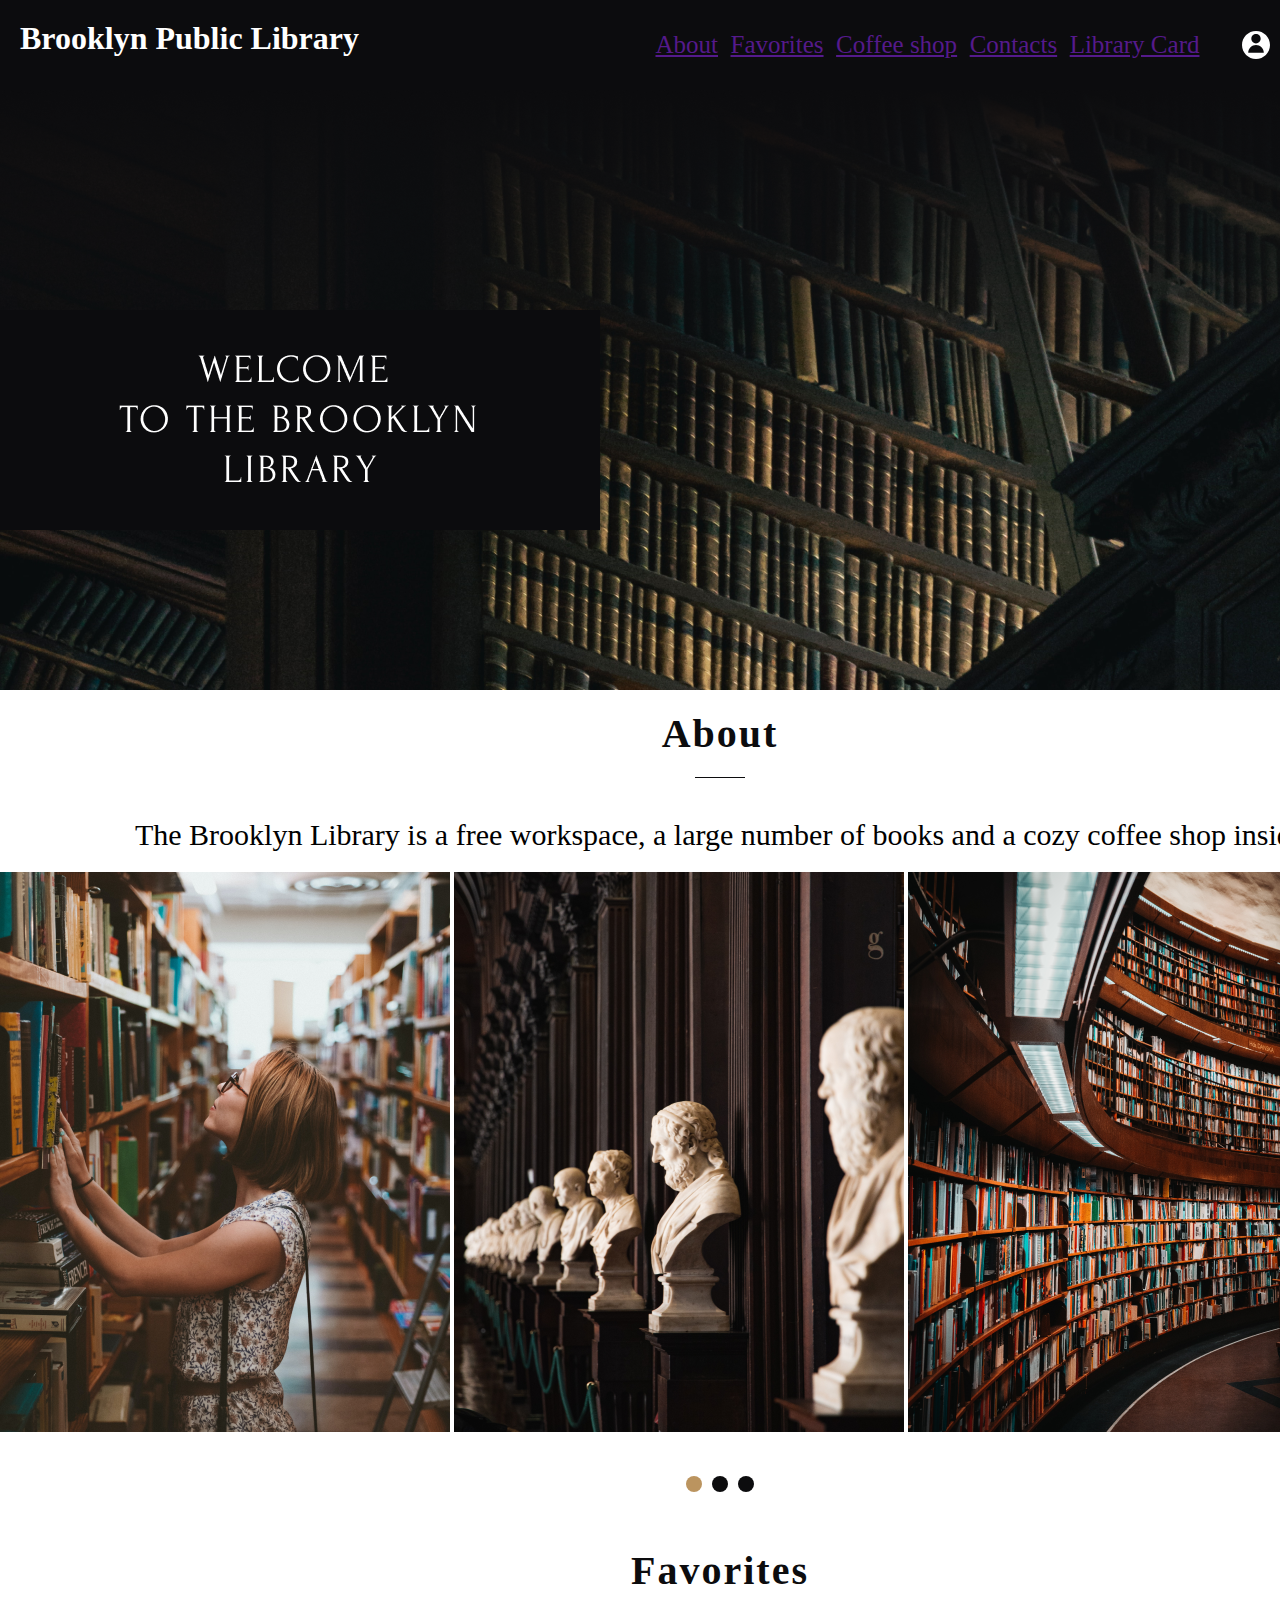
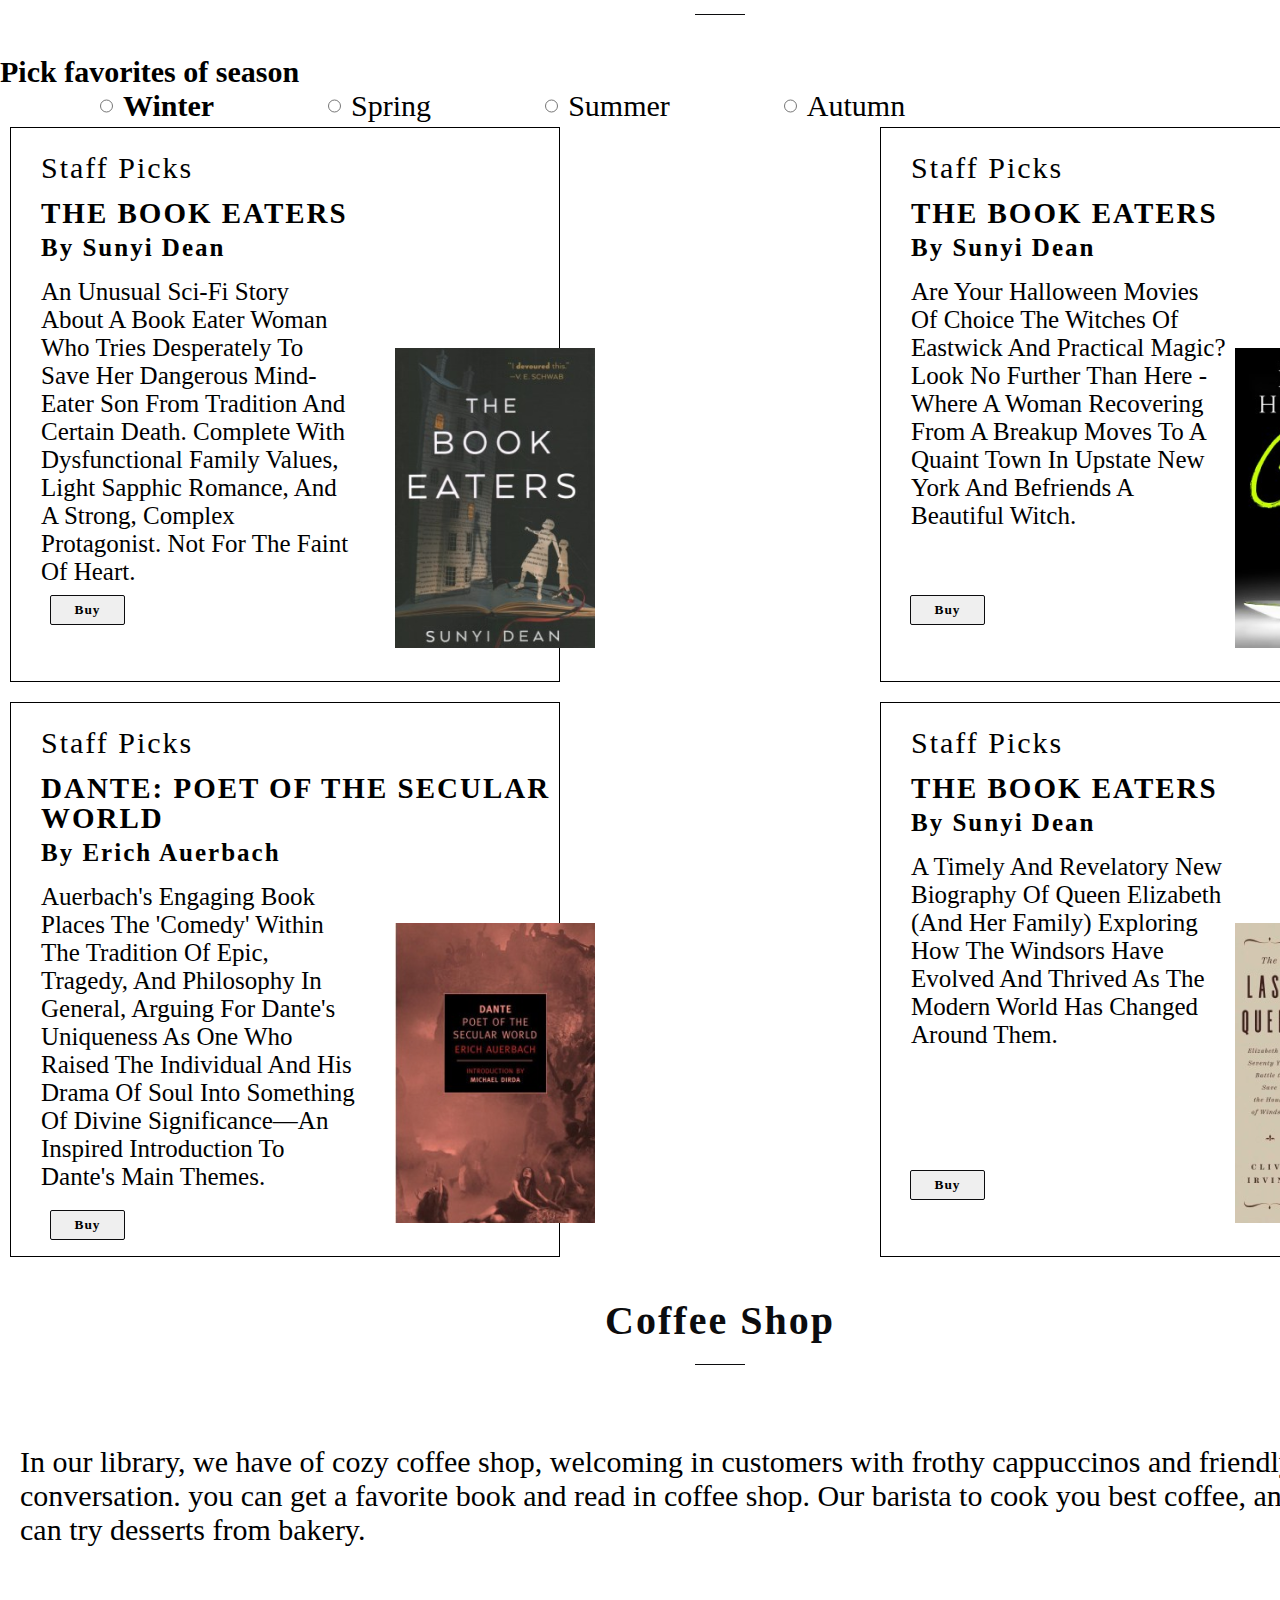
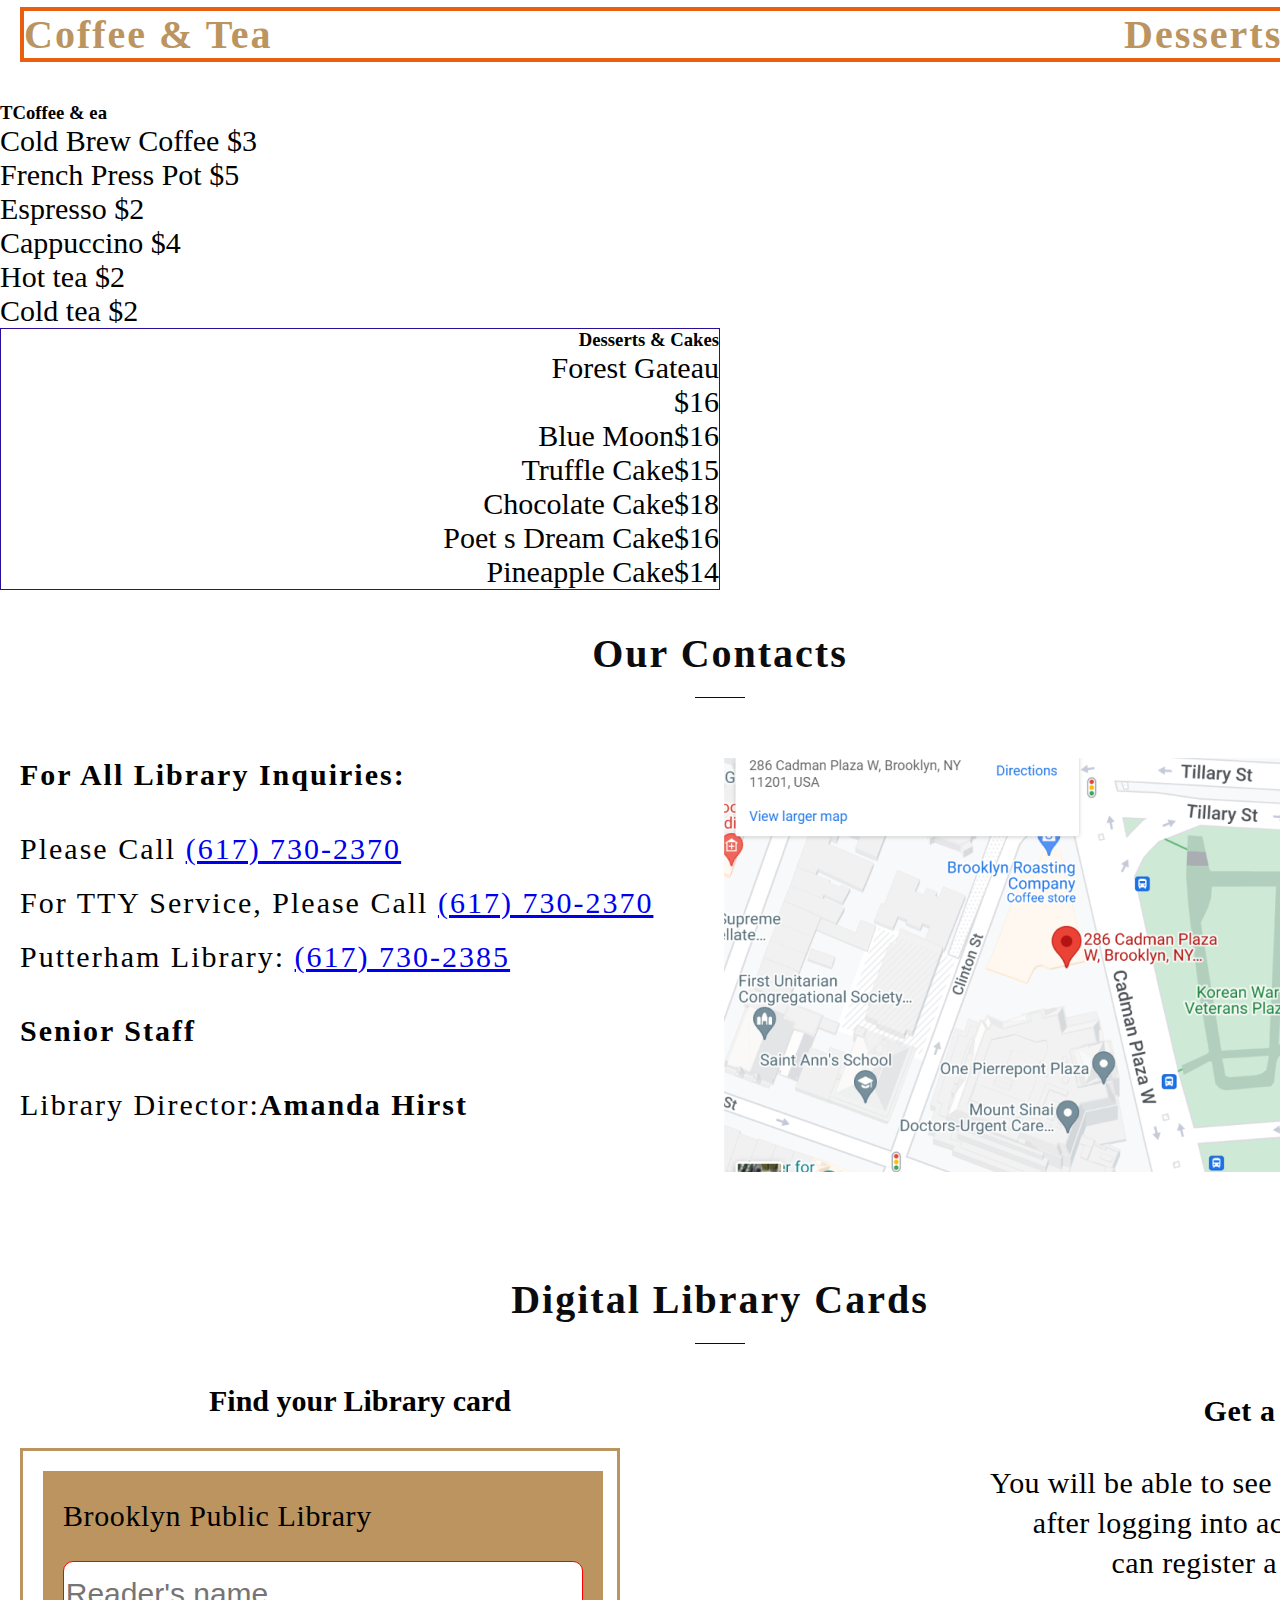
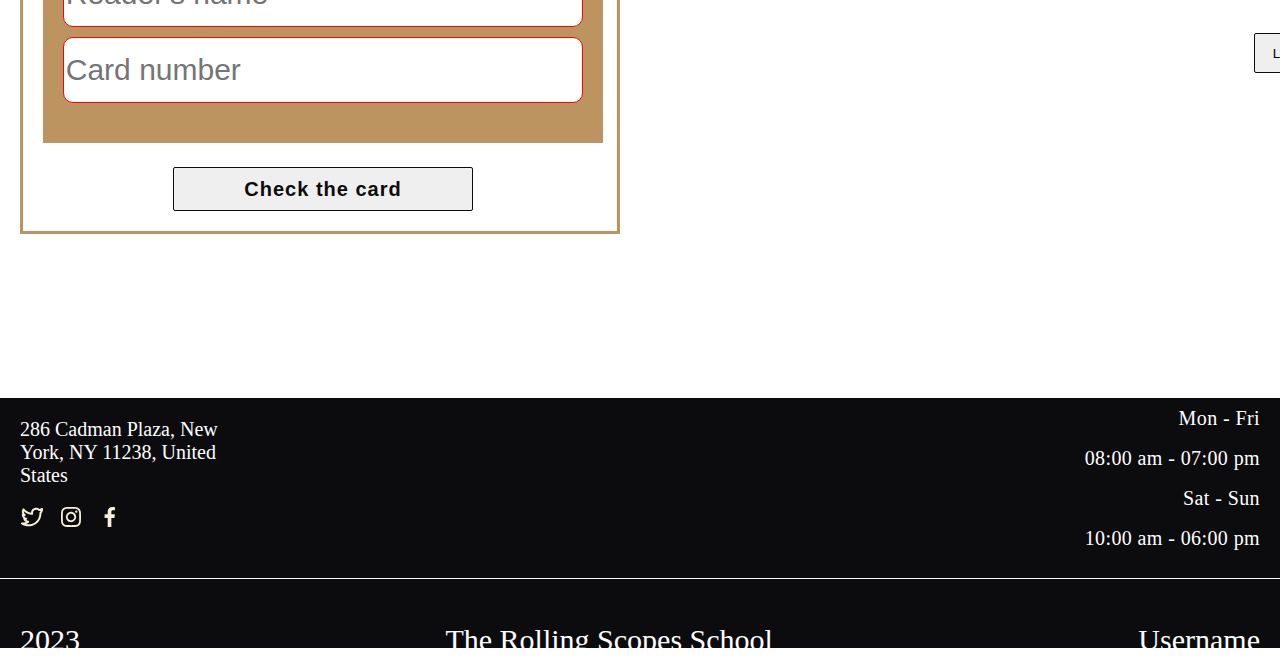
==== library/index.html @ 378af489 "refactor: change structure of the projects" ====
<!DOCTYPE html>
<html lang="en">
<head>
    <meta charset="UTF-8">
    <meta name="viewport" content="width=device-width, initial-scale=1.0">
    <link rel="stylesheet" href="./style.css">  
    <title>Maket "PRO" verstall</title>
</head>
<body>   
    <header>  <!--ТЗ:Блок хэдер-->               <!-- пустышка --> <!--ТЗ:секция№-->
        <div class="header"> 
            <h1>Brooklyn Public Library</h1>  <!--ТЗ:h1-->
            <nav>
            <ul style="list-style: none">
                <li><a href>About</a></li>
                <li><a href>Favorites</a></li>
                <li><a href>Coffee shop</a></li>
                <li><a href>Contacts</a></li>
                <li><a href>Library Card</a></li>
            </ul>
            </nav>
            <a class="icon-profile" href="https://rs.school/js/"><img src="./assets/svg/icon-profile.svg" alt="Icon" width="28" height="28" > </a>  
        </div>
    </header>     
    <main>                        <!--ТЗ:Блок мэин-->  
        <section class="welkome"> <!--ТЗ:секция№1 welkome.-->
        </section> 
        <section class="about">   <!--ТЗ:секция№2 aboute.-->
            <h2>About</h2>
            <div class="line"></div>
            <p style="text-align: center; margin-bottom: 20px;">The Brooklyn Library is a free workspace, a large number of books and a cozy coffee shop inside </p>
            <div class="about__image">
                <img src="./assets/img/image-1.png">
                <img src="./assets/img/image-2.png">
                <img src="./assets/img/image-3.png"> 
            </div>
            <div class="about__pagination"><img src="./assets/svg/carousel-pagination.svg" alt="carousel "width="68" height="16" > </div> 
        </section>
        <section class="favorites"><!--ТЗ:секция№3 favorites.-->
            <h2>Favorites</h2>
            <div class="line"></div>
            <conteiner class="line"></conteiner>
            <p><b>Pick favorites of season</b></p>
            <form class="favorites__bttn">
                <label><input type="radio" name="sck"><b>Winter</b></label>
                <label><input type="radio" name="sck">Spring</label>
                <label><input type="radio" name="sck">Summer</label>
                <label><input type="radio" name="sck">Autumn</label>
                </form>
                <div class="favorites__item">

                    <div class="bookone">
                        <span>Staff Picks</span>
                        <h3>The Book Eaters</h3>
                        <h4> By Sunyi Dean</h4>
                        <p>An unusual sci-fi story about a book eater woman who tries desperately to save her dangerous mind-eater son from tradition and certain death. Complete with dysfunctional family values, light Sapphic romance, and a strong, complex protagonist. Not for the faint of heart.</p>
                        <img src="./assets/img/book.png" alt="book" width="200" height="300">
                        <button class="bttnone">Buy</button>
                    </div>

                    <div class="twobook">
                        <span>Staff Picks</span>
                        <h3>Dante: Poet of the Secular World</h3>
                        <h4>By Erich Auerbach</h4>
                        <p>Auerbach's engaging book places the 'Comedy' within the tradition of epic, tragedy, and philosophy in general, arguing for Dante's uniqueness as one who raised the individual and his drama of soul into something of divine significance—an inspired introduction to Dante's main themes.</p>
                        <img src="./assets/img/book2.png" alt="book" width="200" height="300">
                        <button class="bttntwo">Buy</button>
                    </div>

                    <div class="threebook">
                        <span>Staff Picks</span>
                        <h3>The Book Eaters</h3>
                        <h4>By Sunyi Dean</h4>
                        <p>Are your Halloween movies of choice The Witches of Eastwick and Practical Magic? Look no further than here - where a woman recovering from a breakup moves to a quaint town in upstate New York and befriends a beautiful witch.</p>
                        <img src="./assets/img/book3.png" alt="book" width="200" height="300">
                        <button class="bttnthree">Buy</button>
                    </div>

                    <div class="fourhbook">
                        <span>Staff Picks</span>
                        <h3>The Book Eaters</h3>
                        <h4> By Sunyi Dean</h4> 
                        <p>A timely and revelatory new biography of Queen Elizabeth (and her family) exploring how the Windsors have evolved and thrived as the modern world has changed around them.</p>
                        <img src="./assets/img/book4.png" alt="book" width="200" height="300">
                        <button class="bttnfour">Buy</button>
                   </div>
        </div>


        </section>
        <section class="coffeshop"><!--ТЗ:секция№4 coffeshop.-->
            <h2>Coffee shop</h2>
            <div class="line"></div>
            <p class="descript">In our library, we have of cozy coffee shop, welcoming in customers with frothy cappuccinos and friendly conversation. you can get a favorite book and read in coffee shop. Our barista to cook you best coffee, and also you can try desserts from bakery.</p>
                <div class="coffedeserts">
                    <h3>Coffee & Tea</h3>
                    <h3>Desserts & Cakes</h3></div>
                    <div class="menu"></div>
                    <div class="coffe">
                        <h3>TCoffee & ea</h3>
                        <p>Cold Brew Coffee    $3</p>
                        <p>French Press Pot      $5</p>
                        <p>Espresso $2</p><p></p>
                        <p>Cappuccino $4</p><p></p>
                        <p>Hot tea $2</p><p></p>
                        <p>Cold tea $2</p><p></p>
                    </div>
                    <div class="deserts">
                        <h3>Desserts & Cakes </h3>
                        <span><p>Forest Gateau</p><p>$16</p></span>
                        <p>Blue Moon$16</p><p></p>
                        <p>Truffle Cake$15</p><p></p>
                        <p>Chocolate Cake$18</p><p></p>
                        <p>Poet s Dream Cake$16</p><p></p>
                        <p>Pineapple Cake$14</p><p></p>
                     </div>
                    </div>
                    </section>
        <section class="OurContacts"> <!--ТЗ:секция№5 OurContacts.-->
            <h2>Our Contacts</h2>
            <div class="line"></div>
            <div class="contactmap">
            <div class="Contacts">
                <p style="margin-bottom:40px"><b>For all Library inquiries:</b></p>
                <p>Please call <a href="tel:+6177302370">(617) 730-2370</a></p>
                <p>For TTY service, please call <a href="tel:+6177302370">(617) 730-2370</a></p>
                <p>Putterham Library: <a href="tel:+6177302385">(617) 730-2385</a></p>
                <p style="margin-bottom:40px; margin-top:40px;"><b>Senior Staff</b></p>
                <p>Library Director:<b>Amanda Hirst</b></p>
            </div>
            <div class="map">
               <img src="./assets/img/rectangle-4.png" alt="map"> </div>
            </div>





        </section>
        <section class="Digital Library Cards"> <!--ТЗ:секция№6 Digital Library Cards.-->
            <h2>Digital Library Cards</h2>
            <div class="line"></div>
            <div class="digital">
                <div class="digitalleft">
                    <h3>Find your Library card</h3>
                        <div class="digitalborder">
                        <div class="digitalbackgroung">
                    <p>Brooklyn Public Library</p>
                    <form>
                        <input type="text" id="name" placeholder="Reader's name" class="inputname">
                        <input type="numbercard" id="namber" placeholder="Card number" class="inputnumber">
                    </form>
                         </div>
                    <button>Check the card</button>
                        </div>
                </div>
                <div class="get">
                    <h4>Get a reader card</h4>
                    <p>You will be able to see a reader card after logging into account or you can register a new account</p>
                    <button class="bttnsign">Sign Up</button>
                    <button class="bttnlog">Log in</button>
                </div>
            </div>
        </section>            
    </main>
    <footer><!--ТЗ:Блок футер-->   
        <div class="footer">
            <div class="footertop">
            <div class="topleft">
                <p>286 Cadman Plaza, New York, NY 11238, United States</p>
                <nav>
                    <ul style="list-style: none">
                <a href=""><img src="./assets/svg/u-twitter-alt.svg" alt="twitter"></a>
                <a href=""><img src="./assets/svg/u-instagram.svg" alt="instagram"></a>
                <a href=""><img src="./assets/svg/u-facebook-f.svg" alt="u-facebook-f"></a>
                    </ul>
                    </nav>
            </div>
            <div class="topright">
                <p>Mon - Fri<br>
                    08:00 am - 07:00 pm</p>
                <p>Sat - Sun<br>
                    10:00 am - 06:00 pm</p>
            </div>
        </div>
            <div class="line3"></div>
            <div class="bottom">
            <p>2023</p>
            <p>The Rolling Scopes School</p>
            <p>Username</p>
            </div>
        </div>

    </footer>
    
</body>
</html>
---- library/style.css ----
*{                      
    border: 0;
    margin: 0;
    max-width: 1440px;
    border:1px rgba(red, green, blue, alpha) dotted;
    box-sizing: border-box;
    
}
.privatstyle{ 
    border: 1px red solid;
    border: 1px rgba rgb(9, 0, 32) solid;
    color:aqua;
}
/*Правило для всей странички*/
.line{
    width: 50px;
    height: 1px;
    flex-shrink: 0;
    background: #0C0C0E;
    margin-left: auto; margin-right: auto; 
    margin-top: 20px; margin-bottom: 40px;
}
h2{
    color: #0C0C0E;
    font-family: Forum;
    font-size: 40px;
    letter-spacing: 2px;
    text-transform: capitalize;
    text-align: center;
    padding-top: 20px; margin-bottom: 20px;
    margin-left: auto; margin-right: auto; 

}
p{
    color: #000;
    font-size: 30px;
    font-family: Inter;
}
/*HEAD*/
.header{
    background: #0C0C0E;
    color:#FFFFFF;
    width: auto;
    height: 90px;
    display: flex;
    flex-wrap: nowrap;
    justify-content: space-between;  
}
.header h1{ 
    margin-top: 20px;
    margin-left: 20px; 

}
.header ul{
    display: inline-flex;
    width: 584px; height: 50px;
    margin-top: 20px;  margin-left: 254px; 
    
    font-size: 25px;
    line-height: 50px;
    white-space:nowrap;
    text-align: center;
    font-family: Inter;
    justify-content: space-between;

}
.header li:hover{            /*Эффект ховера по тз*/
    border-bottom: 3px solid #571d1d;
}
.icon-profile{
    width: 28px;
    height: 28px;
    margin-top: 31px;
    margin-left: 40px; 
    margin-right: 10px;
}
/*End head*/
/*Погнало тело*/
main{
    background: #FFF;
    width: 100%;
    width: 1440px;
    margin:0;
}
main .welkome{ 
    background-image: url('./assets/img/welcome.png');
    background-color: #c7b39b;
    background-size: no-repeat;
    height: 600px;
    width: 1440px;    
}
main .about{
    width: 1440px;    
    width: 100%;
    height: 837px;
}
main .about__pagination{ 
    margin: 40px 686px;
}
main .favorites{ 
    height: auto;  width: 1440px;
    margin:0;
}
main .favorites__bttn label, input{
     font-size: 30px;
     margin-right:10px ;
     margin-left: 50px;
     display:inline-flex;
     justify-content: space-between;
}
main .favorites__item{
    
    height: 1150px; width: 1440px;
    flex-shrink: 0;
    box-sizing: border-box;
    display:flex;
    flex-direction: column;
    align-content: space-between;
    flex-wrap: wrap;
    text-align: left;
    gap: 20px;
}

main .bookone{border: 1px solid #000;
   width: 550px;
   height: 555px;
   margin-left: 10px;
   display:block;
   
}
main .bookone img{
    display: block;
    position:absolute;
    left: 395px ; top: 1948px;
}
main .bttnone{
    display: block;
    position:absolute;
    left:50px ; top: 2195px;
}
main .twobook{border: 1px solid #000;
    width: 550px; height: 555px;
    margin-left: 10px;
    flex-shrink: 0;
}
main .twobook img{
    display: block;
    position:absolute;
    left: 395px ; top: 2523px;
}
main .bttntwo{
    display: block;
    position:absolute;
    left:50px ; top: 2810px;
}
main .threebook{border: 1px solid #000;
    width: 550px; height: 555px;
    margin-right: 10px;
}
main .threebook img{

    display: block;
    position:absolute;
    left: 1235px ; top: 1948px;

}
main .bttnthree{
    display: block;
    position:absolute;
    left:910px ; top: 2195px;


}
main .fourhbook{border: 1px solid #000;
    width: 550px; height: 555px;
}
main .fourhbook img{
    display: block;
    position:absolute;
    left: 1235px; top: 2523px;

}
main .bttnfour {
    display: block;
    position:absolute;
    left:910px ; top: 2770px;
}
/*Общие favorit*/
main .favorites__item h3{
    font-family: Inter;
    text-align: left;
    font-size: 29px;
    line-height: 30px;
    letter-spacing: 2px;
    text-transform: uppercase;
    padding-left: 30px;
}
main .favorites__item h4{
    font-family: Inter;
    text-align: left;
    font-size: 25px;
    line-height: 40px;
    letter-spacing: 2px;
    text-transform: capitalize;
    padding-left: 30px;
}
main .favorites__item span{
    display:block;
    font-size: 30px;
    line-height: 40px;
    letter-spacing: 2px;
    padding-left: 30px;padding-top: 20px; padding-bottom: 10px;
}
main .favorites__item p{
    display:inline-block;
    width: 355px; height: auto; max-height: 320px;
    font-size: 25px;
    padding: 10px 10px 0px 30px;
    text-transform: capitalize;
}
main .favorites__item button{
    width: 75px;  height: 30px;
    flex-shrink: 0;
    text-align: center;
    font-family: Inter;
    font-weight: 700;
    letter-spacing: 1px;
    border: 1px solid #0C0C0E;
    border-radius: 2px;
    padding: 1px 1px 1px 1px;
}
/*coffe shop*/
.descript { 
padding:40px 0 40px 0; 
margin: 0 20px 0 20px;
text-align: left;
}
.coffedeserts { border:4px rgb(233, 95, 15) solid;
    display: flex;
    width: 100%;
    flex-direction:row;
    justify-content: space-between;
    align-content:space-between ;
    margin: 20px 20px 40px 20px;
    gap: 40px;
    flex-wrap: nowrap;

}
.menu
.coffe{border:1px rgb(31, 141, 64) solid;
    width:520px;
    
    
    height: 40px;
    

    
}
.deserts{border:1px rgb(40, 14, 155) solid;
    text-align: right;
    width: 50%;
}

.coffedeserts h3{
    color: #BB945F;
    font-family: Forum;
    font-size: 40px;
    letter-spacing: 2px;
    text-transform: capitalize;
}
.coffedeserts p{ border:1px rgb(233, 95, 15) solid;
}
.line2{
    width: 100px;
    height: 1px;
    background: #BB945F;
}

/*КОНТАТЫ*/
.OurContacts {
   margin:20px 20px 40px 20px;
}
.contactmap{
    display:flex;
    padding:20px 10px 40px 0;
}
.Contacts{
    width: 50%; height: 414px;
    text-transform: capitalize; letter-spacing: 2px;
    font-family: Inter;
}
.Contacts p{
    margin-bottom: 20px;
   } 
.map{
    width: 50%;
}
/*END CONTACTS*/
/*Digital Library Cards*/
.digital{
    width: 50%;
    display:flex;
    height: 614px;
    width: 1440px;
}
/*левая сорона*/
.digitalleft{
    width: 50%;
    justify-content: center; 
    text-align: start;
}
.digitalleft h3{
    font-size: 30px;
    text-align: center;
    margin-bottom: 30px;
}
.digitalborder {
    border: 3px solid #BB945F;
    width: 600px;
    height: 386px;
    flex-shrink: 0;
    margin-left: 20px;
    display: flex;
    flex-direction: column;
    align-content: center;
    justify-content: space-between;  
    box-sizing: border-box;
}
.digitalbackgroung{
    background: #BB945F;
    width: 560px;
    height: 272px;
    flex-shrink: 0;
    margin: 20px 20px 0 20px;
    display: flex;
    align-items: center;
 
}
.digitalbackgroung p{
    font-family: Forum;
    line-height: 50px;
    letter-spacing: 0.6px;
    padding: 20px 246px 202px 20px;
    font-size: 30px;
    white-space:nowrap;
}
.digitalbackgroung input{border:1px red solid; /*Колхоз, но как получилос, если кто подкинет идей как правильно, будет кул*/
    width: 520px;
    height: 66px;
    flex-shrink: 0;
    border-radius: 10px;
    display: flex;
    flex-direction: column;
    margin-top: 30px; margin-bottom: -20px;
    margin-left: -555px;    
}
.digitalborder button{
    border-radius: 2px;
    border: 1px solid #0C0C0E;
    color: #0C0C0E;
    font-size: 20px;
    font-weight: 700;
    text-align: center;
    letter-spacing: 1px;
    width: 300px; height: 44px;
    margin-left: 150px; 
    margin-bottom: 20px;  
}
/*Правая сорона*/
.get{
    width: 50%;
    text-align: right;
    font-size: 20px;
    height: 614px;
}
.get h4{
    margin-top: 10px;
    font-size: 30px;
    letter-spacing: 0.6px;
    font-family: Forum;
    margin-bottom:35px ;
}
.get p{
    font-family: Inter;
    width: 456px;
    letter-spacing: 0.4px;
    line-height: 40px;
    text-align: right;
    float: right;
}
.get button{
    width: 80px; height: 40px;
    border-radius: 2px;
    border: 1px solid #0C0C0E;
    border-radius: 2px;
    letter-spacing: 1px;
}
.bttnsign{
   position: relative;
   left: 530px;
   top: 170px;
}
.bttnlog{
    position: relative;
   left: 350px;
   top: 170px;
}
/*Конец мэйна*/
/*Идем в подвал*/
.footer p{ /*Отчего-то нужно писать отдельным(мол, в хедере работал колор для всей секции, а здесь нет*/
    color: #FFF;    
}
.footer{
    background: #0C0C0E;
    height: 250px;
    display:flex;
    flex-direction: column;
}
.footertop{
    display: flex;
    width: 100%;
    
}
.topleft{
    width: 50%;
}
.topleft p{
    font-size: 20px;
    width: 229px;
    margin-left: 20px;
    margin-top: 20px;

}
.topleft ul{
     display: inline-flex;
     gap:15px;
     margin-top: 18px; margin-left: -20px;;
}
.topright{ 
    width: 50%;
   
}
.topright p{
    margin-right: 20px;
    font-size: 20px;
    font-family: Inter;
    width: 456px;
    letter-spacing: 0.4px;
    line-height: 40px;
    text-align: right;
    float: right;
}
.line3{
    width: 1400px;
    height: 1px;
    background: #FFF;
    margin-top: 20px;
    flex-shrink: 0;
    
}
.bottom{
    height: 110px;
    display:flex;
    justify-content: space-between;
    align-items: center;
    margin: 44px 20px;  
}
/*Happy end, наверное..*/




    


  





 


    
/*library/assets/img/welcome.png*/
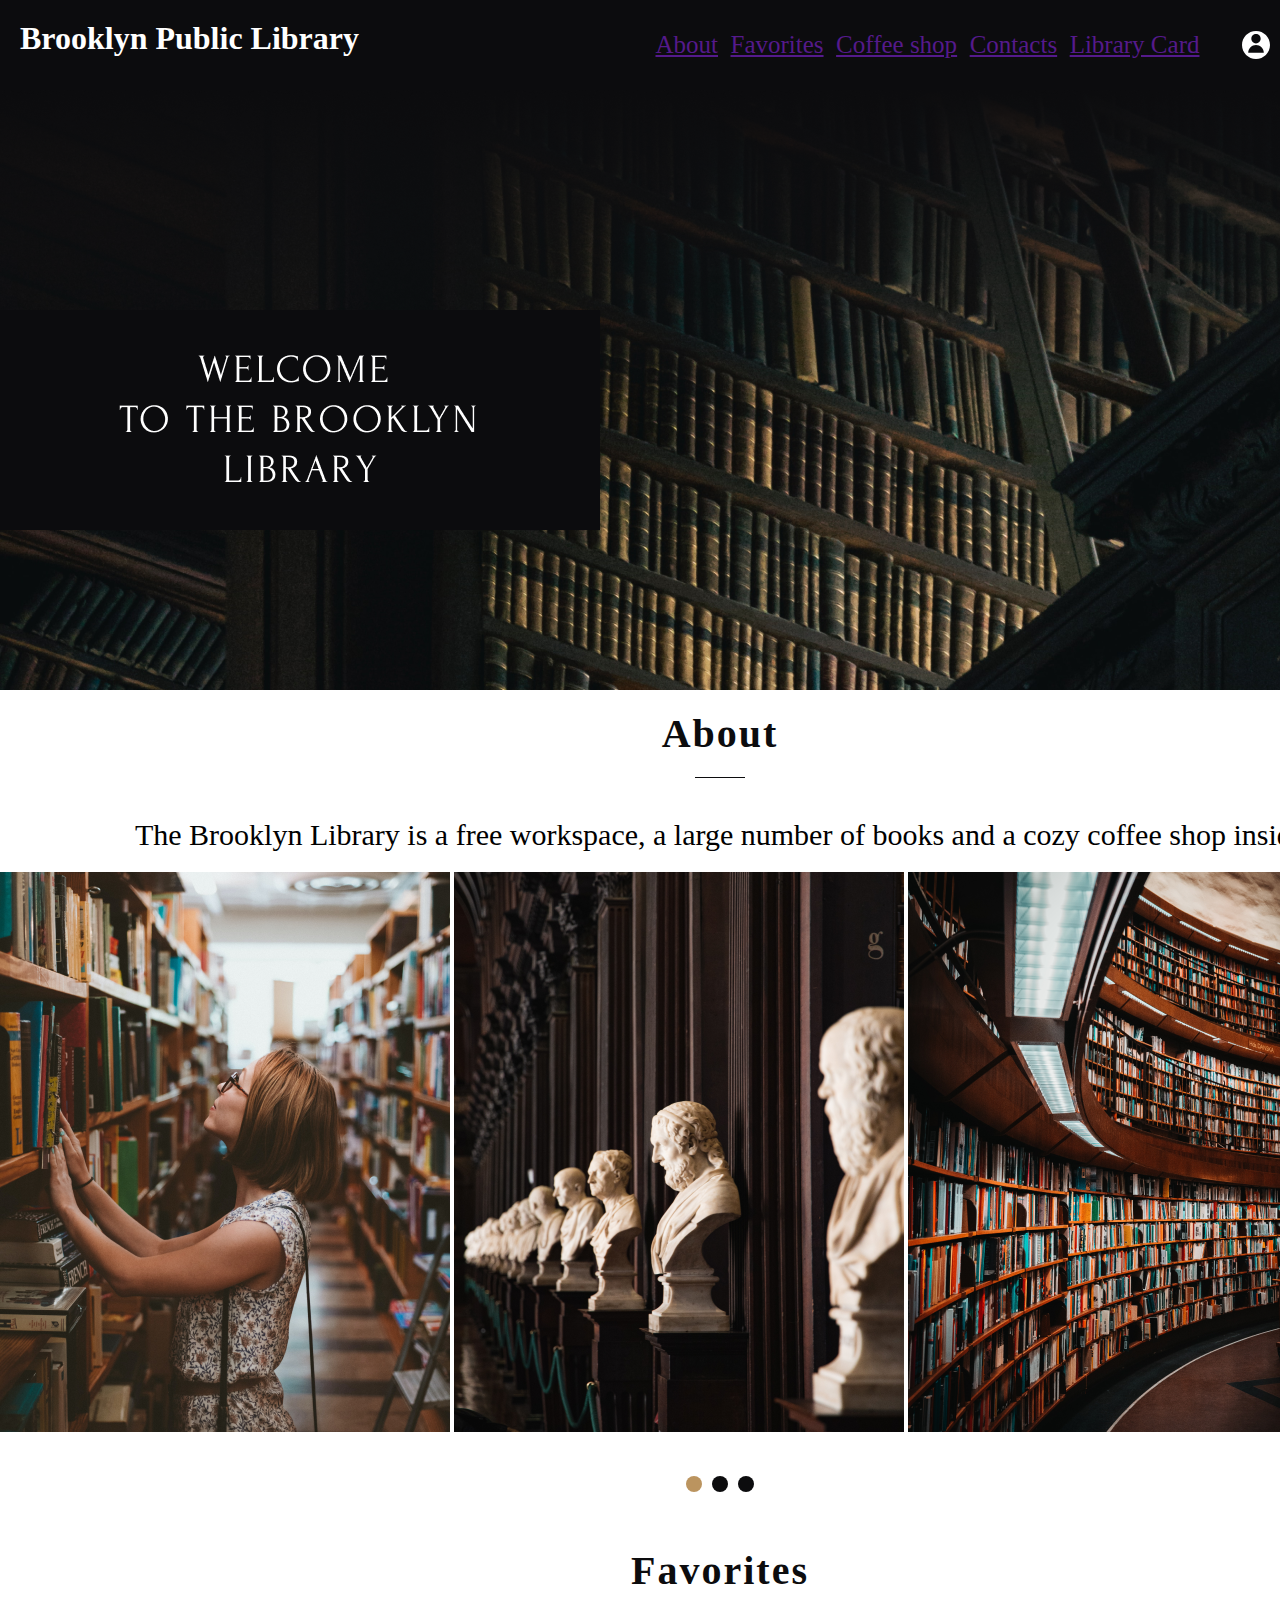
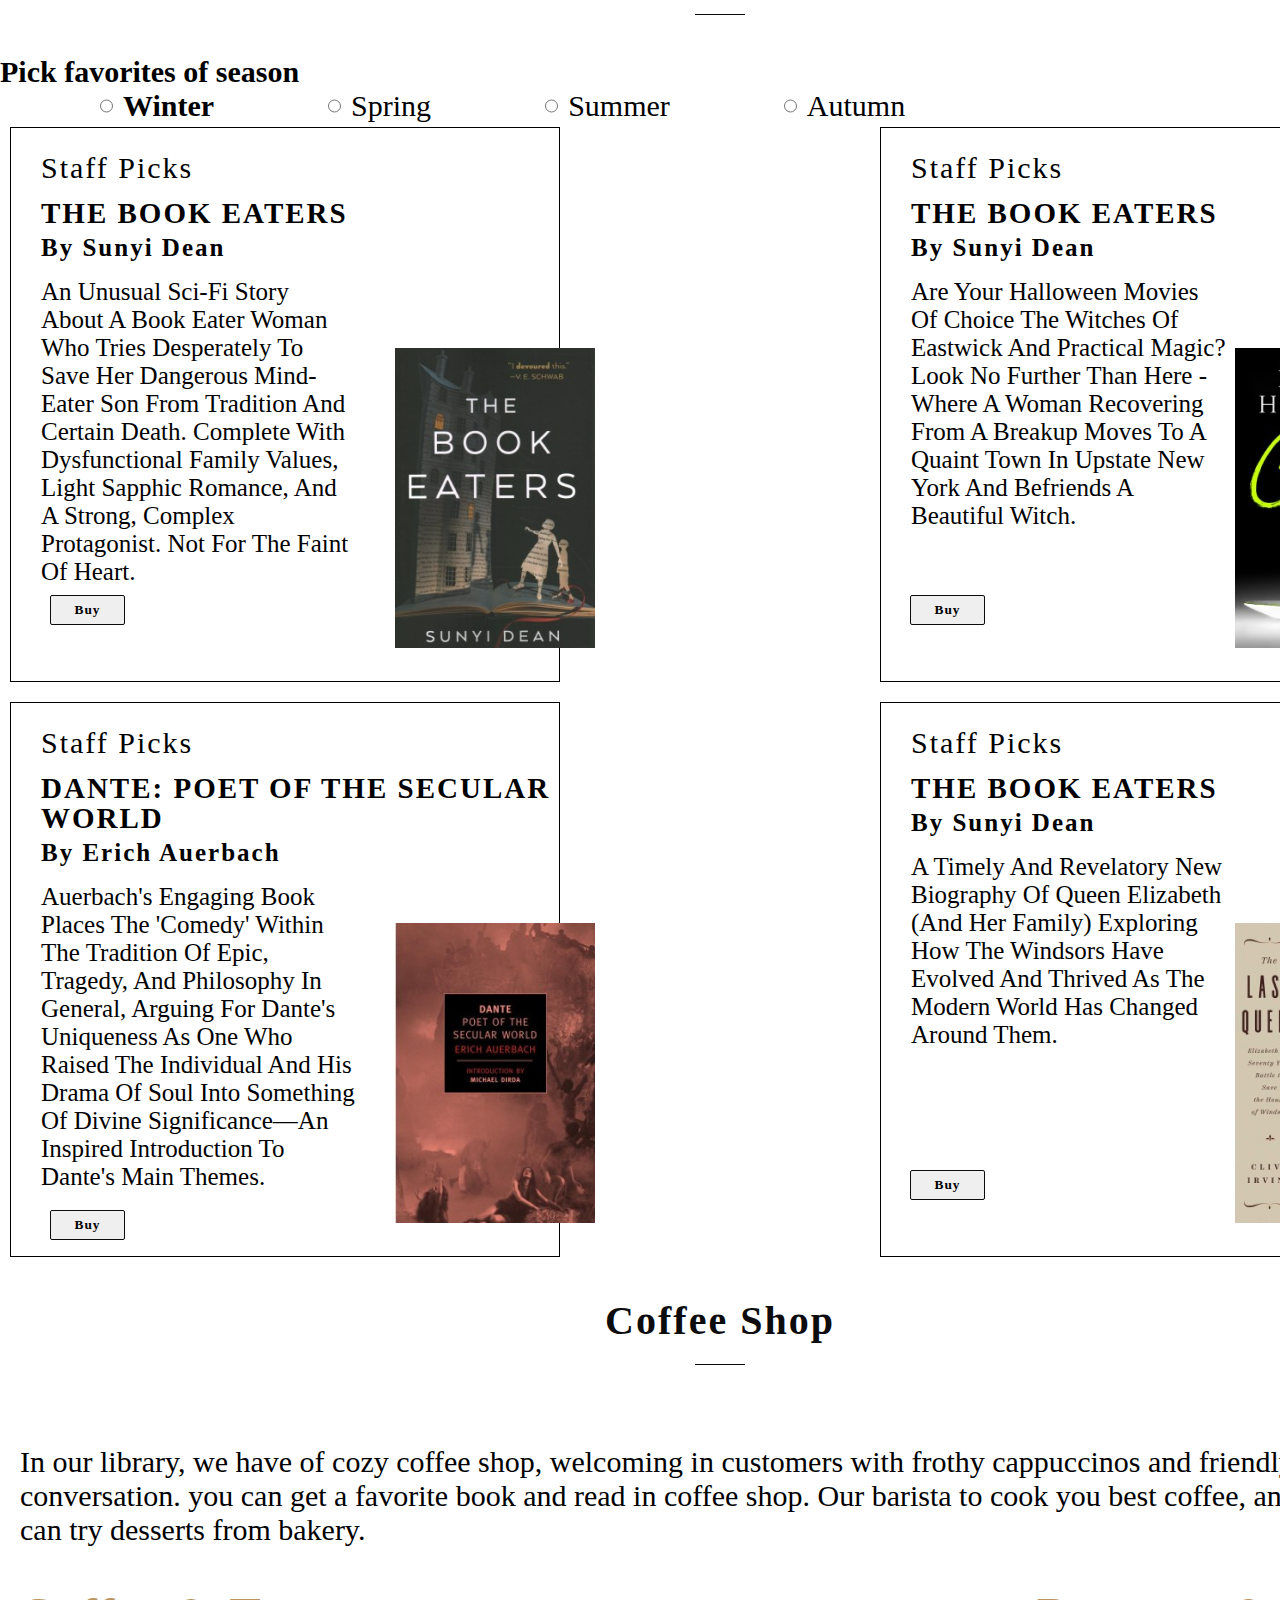
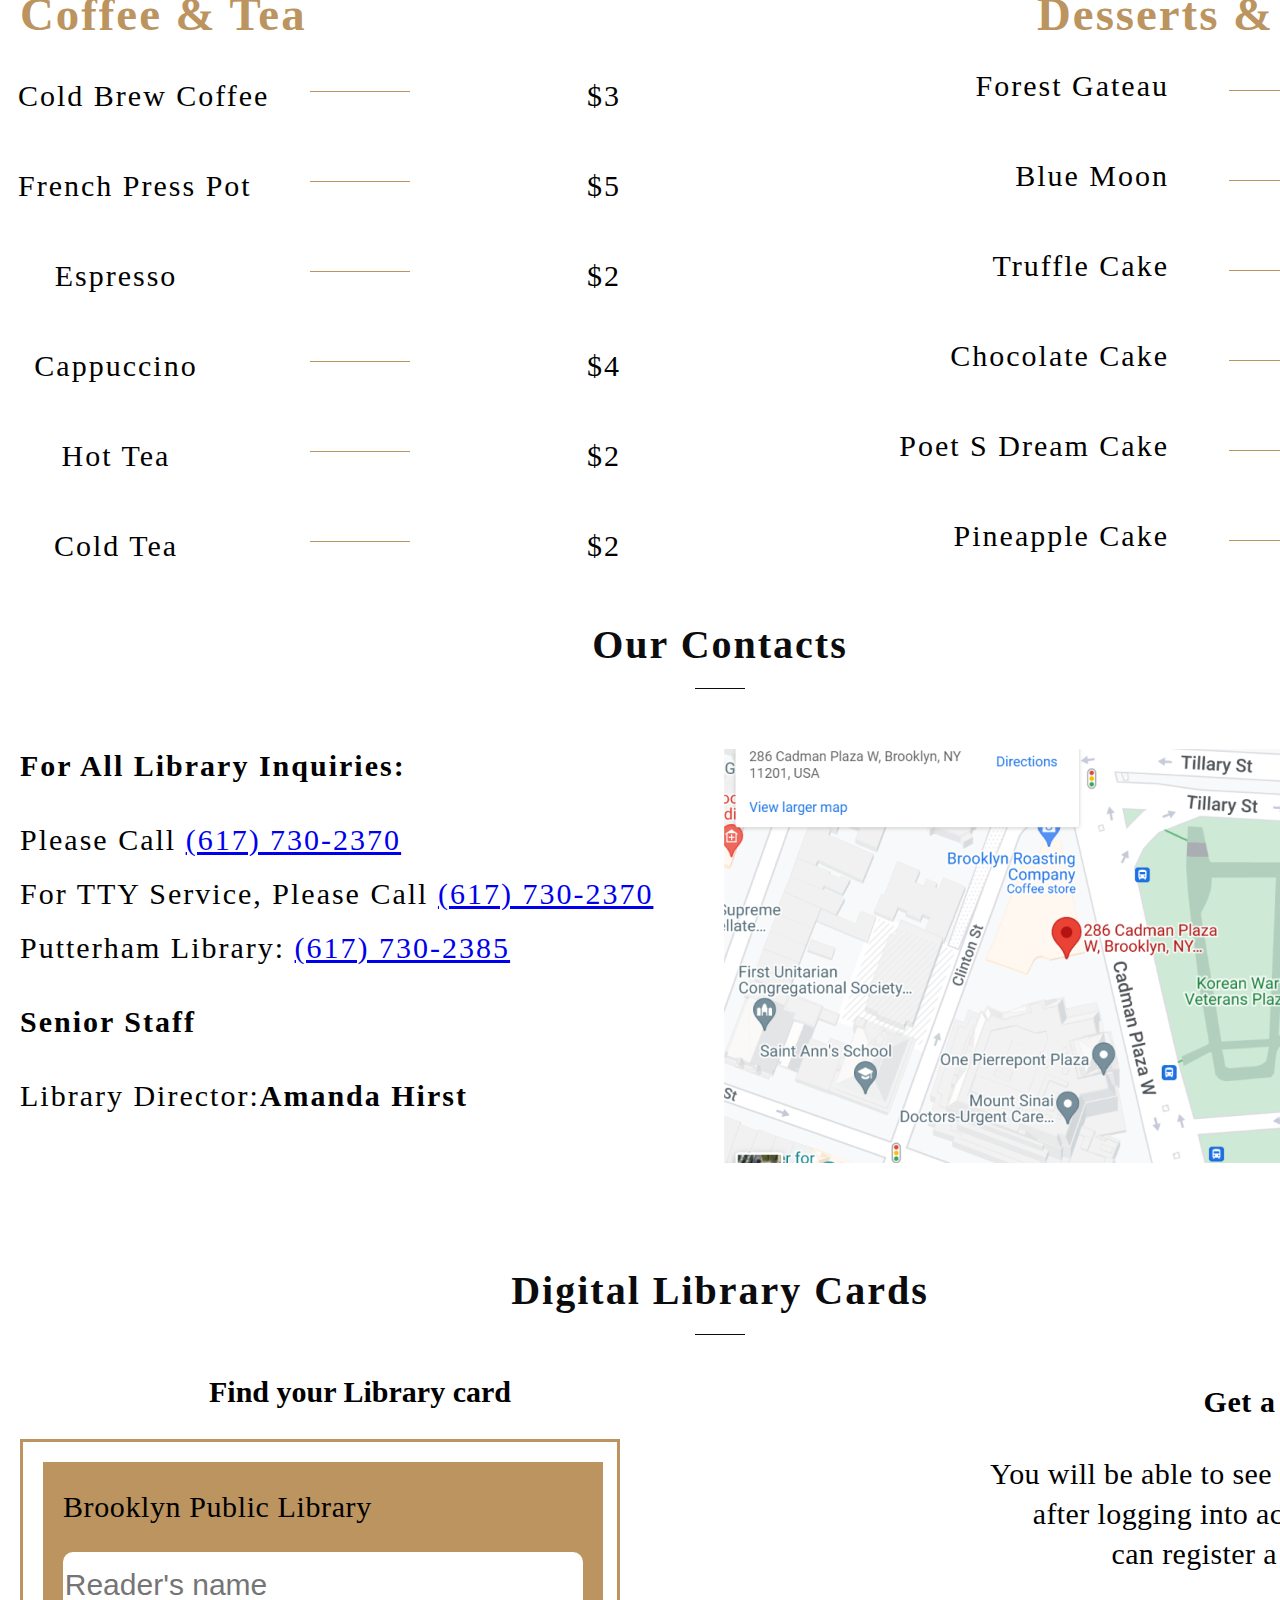
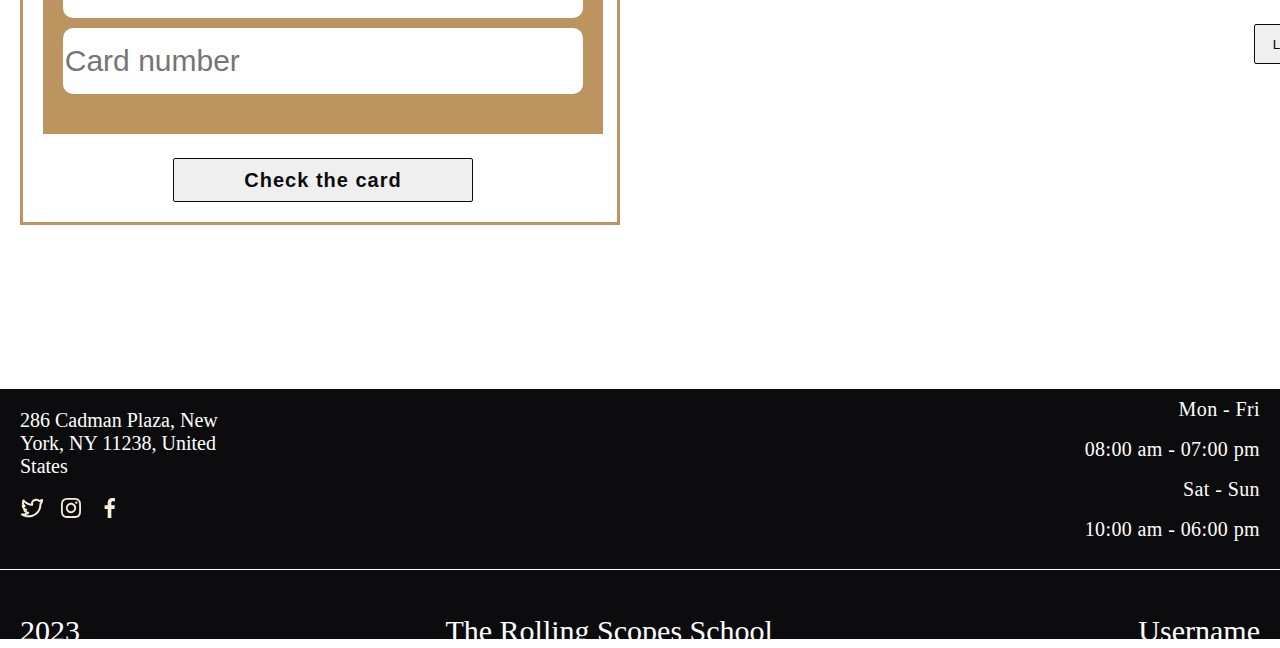
==== commit e12ba0e8: "refactor: change structure of the project" ====
--- a/library/index.html
+++ b/library/index.html
@@ -94,27 +94,28 @@
             <p class="descript">In our library, we have of cozy coffee shop, welcoming in customers with frothy cappuccinos and friendly conversation. you can get a favorite book and read in coffee shop. Our barista to cook you best coffee, and also you can try desserts from bakery.</p>
                 <div class="coffedeserts">
                     <h3>Coffee & Tea</h3>
-                    <h3>Desserts & Cakes</h3></div>
-                    <div class="menu"></div>
+                    <h3>Desserts & Cakes</h3>
+                 </div>
+                    <div class="menu">
                     <div class="coffe">
-                        <h3>TCoffee & ea</h3>
-                        <p>Cold Brew Coffee    $3</p>
-                        <p>French Press Pot      $5</p>
-                        <p>Espresso $2</p><p></p>
-                        <p>Cappuccino $4</p><p></p>
-                        <p>Hot tea $2</p><p></p>
-                        <p>Cold tea $2</p><p></p>
+                       <span><p>Cold Brew Coffee</p><div class="line2"></div><p>$3</p></span>
+                       <span> <p>French Press Pot</p><div class="line2"></div><p>$5</p></span>
+                        <span><p>Espresso</p><div class="line2"></div><p>$2</p></span>
+                        <span><p>Cappuccino</p><div class="line2"></div><p>$4</p></span>
+                        <span><p>Hot tea</p><div class="line2"></div><p>$2</p></span>
+                        <span><p>Cold tea</p><div class="line2"></div><p>$2</p></span>
                     </div>
                     <div class="deserts">
-                        <h3>Desserts & Cakes </h3>
-                        <span><p>Forest Gateau</p><p>$16</p></span>
-                        <p>Blue Moon$16</p><p></p>
-                        <p>Truffle Cake$15</p><p></p>
-                        <p>Chocolate Cake$18</p><p></p>
-                        <p>Poet s Dream Cake$16</p><p></p>
-                        <p>Pineapple Cake$14</p><p></p>
-                     </div>
+                        
+                        <span><p>Forest Gateau</p><div class="line2"></div><p>$16</p></span>
+                        <span> <p>Blue Moon</p><div class="line2"></div><p>$16</p></span>
+                        <span><p>Truffle Cake</p><div class="line2"></div><p>$15</p></span>
+                        <span> <p>Chocolate Cake</p><div class="line2"></div><p>$18</p></span>
+                        <span> <p>Poet s Dream Cake</p><div class="line2"></div><p>$16</p></span>
+                        <span> <p>Pineapple Cake</p><div class="line2"></div><p>$14</p></span>
+                            </div>
                     </div>
+                
                     </section>
         <section class="OurContacts"> <!--ТЗ:секция№5 OurContacts.-->
             <h2>Our Contacts</h2>
--- a/library/style.css
+++ b/library/style.css
@@ -235,47 +235,73 @@
 margin: 0 20px 0 20px;
 text-align: left;
 }
-.coffedeserts { border:4px rgb(233, 95, 15) solid;
-    display: flex;
-    width: 100%;
-    flex-direction:row;
+.coffedeserts {
+    display: flex;
     justify-content: space-between;
-    align-content:space-between ;
-    margin: 20px 20px 40px 20px;
-    gap: 40px;
-    flex-wrap: nowrap;
-
-}
-.menu
-.coffe{border:1px rgb(31, 141, 64) solid;
-    width:520px;
-    
-    
-    height: 40px;
-    
-
-    
-}
-.deserts{border:1px rgb(40, 14, 155) solid;
-    text-align: right;
-    width: 50%;
-}
-
-.coffedeserts h3{
+    margin: 0 20px 0 20px;
     color: #BB945F;
-    font-family: Forum;
     font-size: 40px;
     letter-spacing: 2px;
     text-transform: capitalize;
 }
-.coffedeserts p{ border:1px rgb(233, 95, 15) solid;
+.menu{
+    display: flex;
+    width: 100%;
+    font-family: Inter;
+    font-size: 20px;
+    letter-spacing: 2px;
+    text-transform: capitalize;
+}
+.coffe{
+   width: 50%; 
+}
+.deserts{
+    width: 50%; 
+}
+.coffe span{
+    display: inline-flex;
+    width: 100%; height: 50px;
+    gap:60px;
+    padding-top:10px;
+    font-size: 25px;
+    line-height: 50px;
+    white-space:nowrap;
+    text-align: center;
+    font-family: Inter;
+    justify-content: space-around;
+    margin-top: 20px; margin-bottom: 20px;
+}
+.deserts span{
+    display: inline-flex;
+    width: 100%; height: 50px;
+    gap:60px;
+    padding-top:10px;
+    font-size: 25px;
+    line-height: 50px;
+    white-space:nowrap;
+    font-family: Inter;
+    justify-content:flex-end ;
+    margin-top: 20px; margin-bottom: 20px;
+    align-items: flex-end;
+}
+.coffe p{
+    display: block;
+    width: 196px;
+}
+.deserts p{
+    display: flex;
+    
+    align-items: flex-end;
+    text-align: end;
 }
 .line2{
     width: 100px;
     height: 1px;
     background: #BB945F;
-}
-
+    margin-top: 20px; margin-bottom: 20px;
+    gap:60px;
+    
+}
 /*КОНТАТЫ*/
 .OurContacts {
    margin:20px 20px 40px 20px;
@@ -344,7 +370,7 @@
     font-size: 30px;
     white-space:nowrap;
 }
-.digitalbackgroung input{border:1px red solid; /*Колхоз, но как получилос, если кто подкинет идей как правильно, будет кул*/
+.digitalbackgroung input{ /*Колхоз, но как получилос, если кто подкинет идей как правильно, будет кул*/
     width: 520px;
     height: 66px;
     flex-shrink: 0;
@@ -419,7 +445,6 @@
 .footertop{
     display: flex;
     width: 100%;
-    
 }
 .topleft{
     width: 50%;
@@ -429,16 +454,14 @@
     width: 229px;
     margin-left: 20px;
     margin-top: 20px;
-
 }
 .topleft ul{
-     display: inline-flex;
-     gap:15px;
-     margin-top: 18px; margin-left: -20px;;
+    display: inline-flex;
+    gap:15px;
+    margin-top: 18px; margin-left: -20px;;
 }
 .topright{ 
     width: 50%;
-   
 }
 .topright p{
     margin-right: 20px;
@@ -455,8 +478,7 @@
     height: 1px;
     background: #FFF;
     margin-top: 20px;
-    flex-shrink: 0;
-    
+    flex-shrink: 0;  
 }
 .bottom{
     height: 110px;
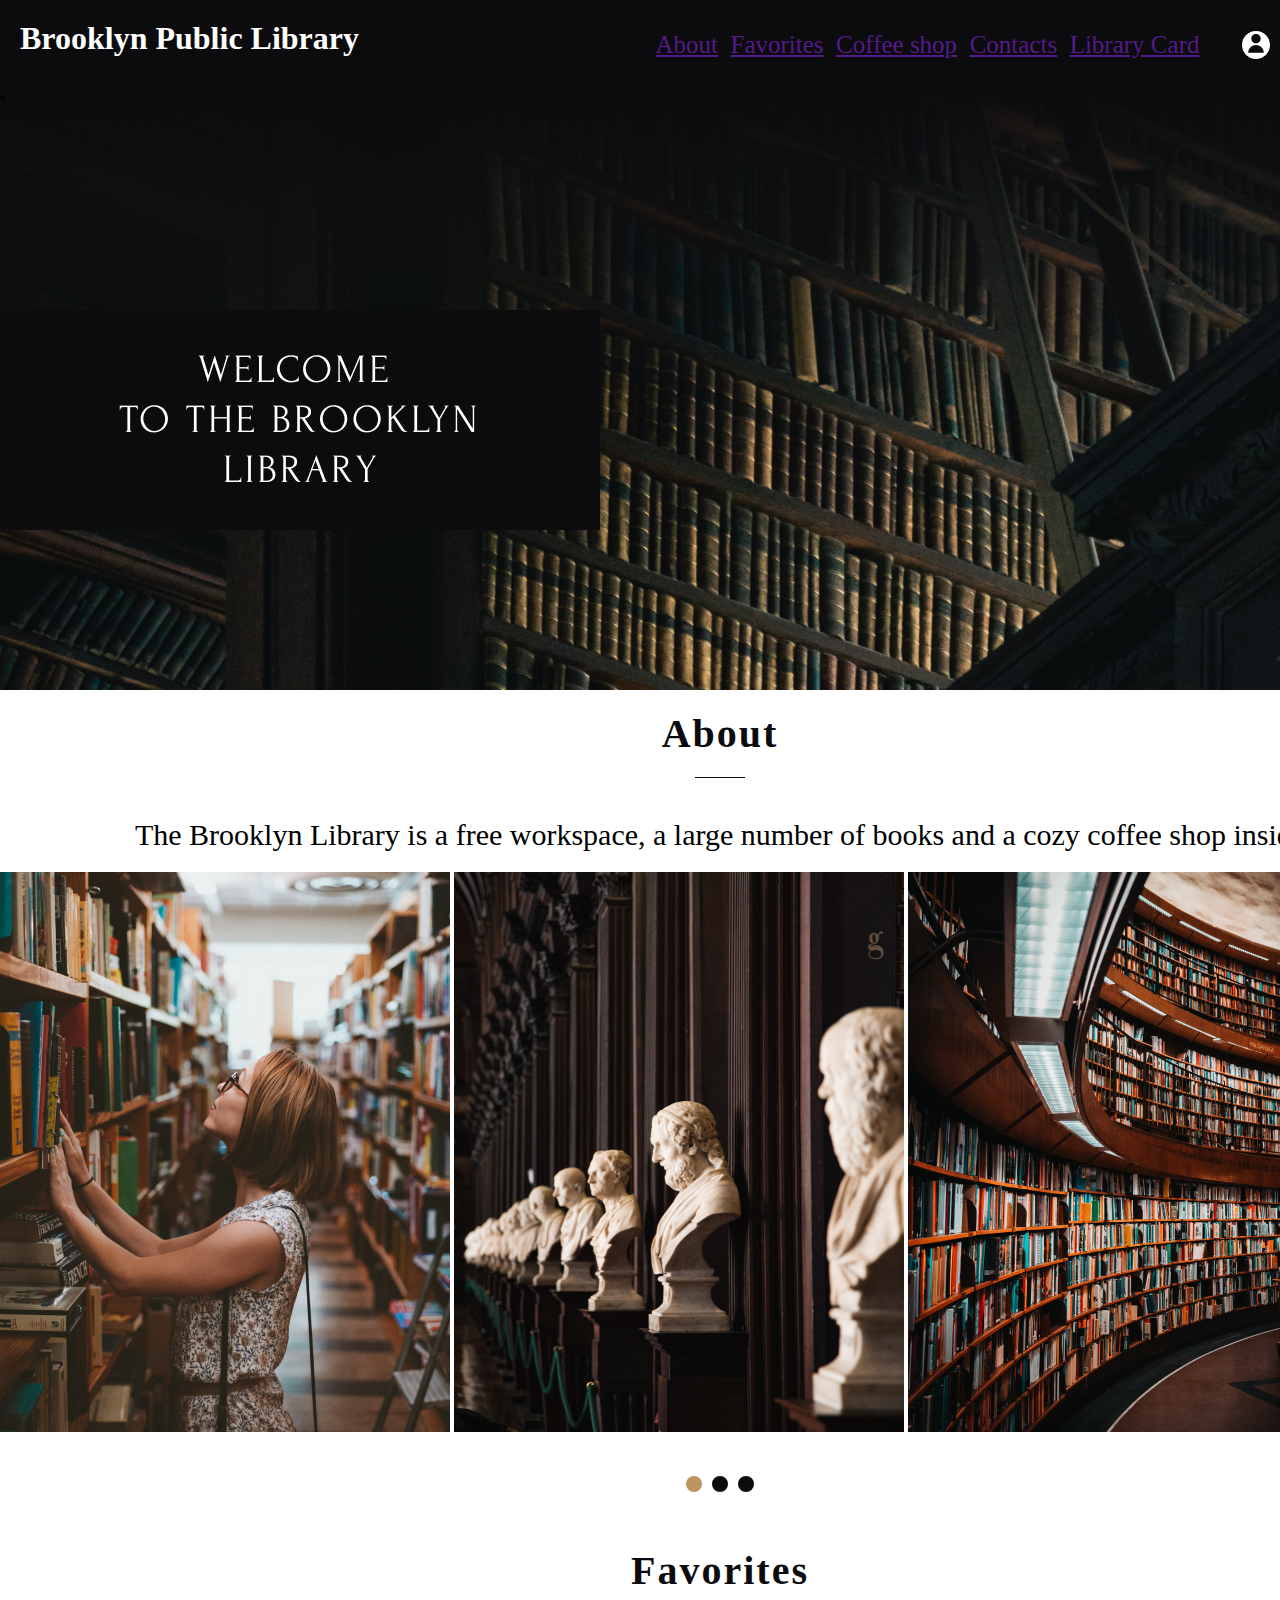
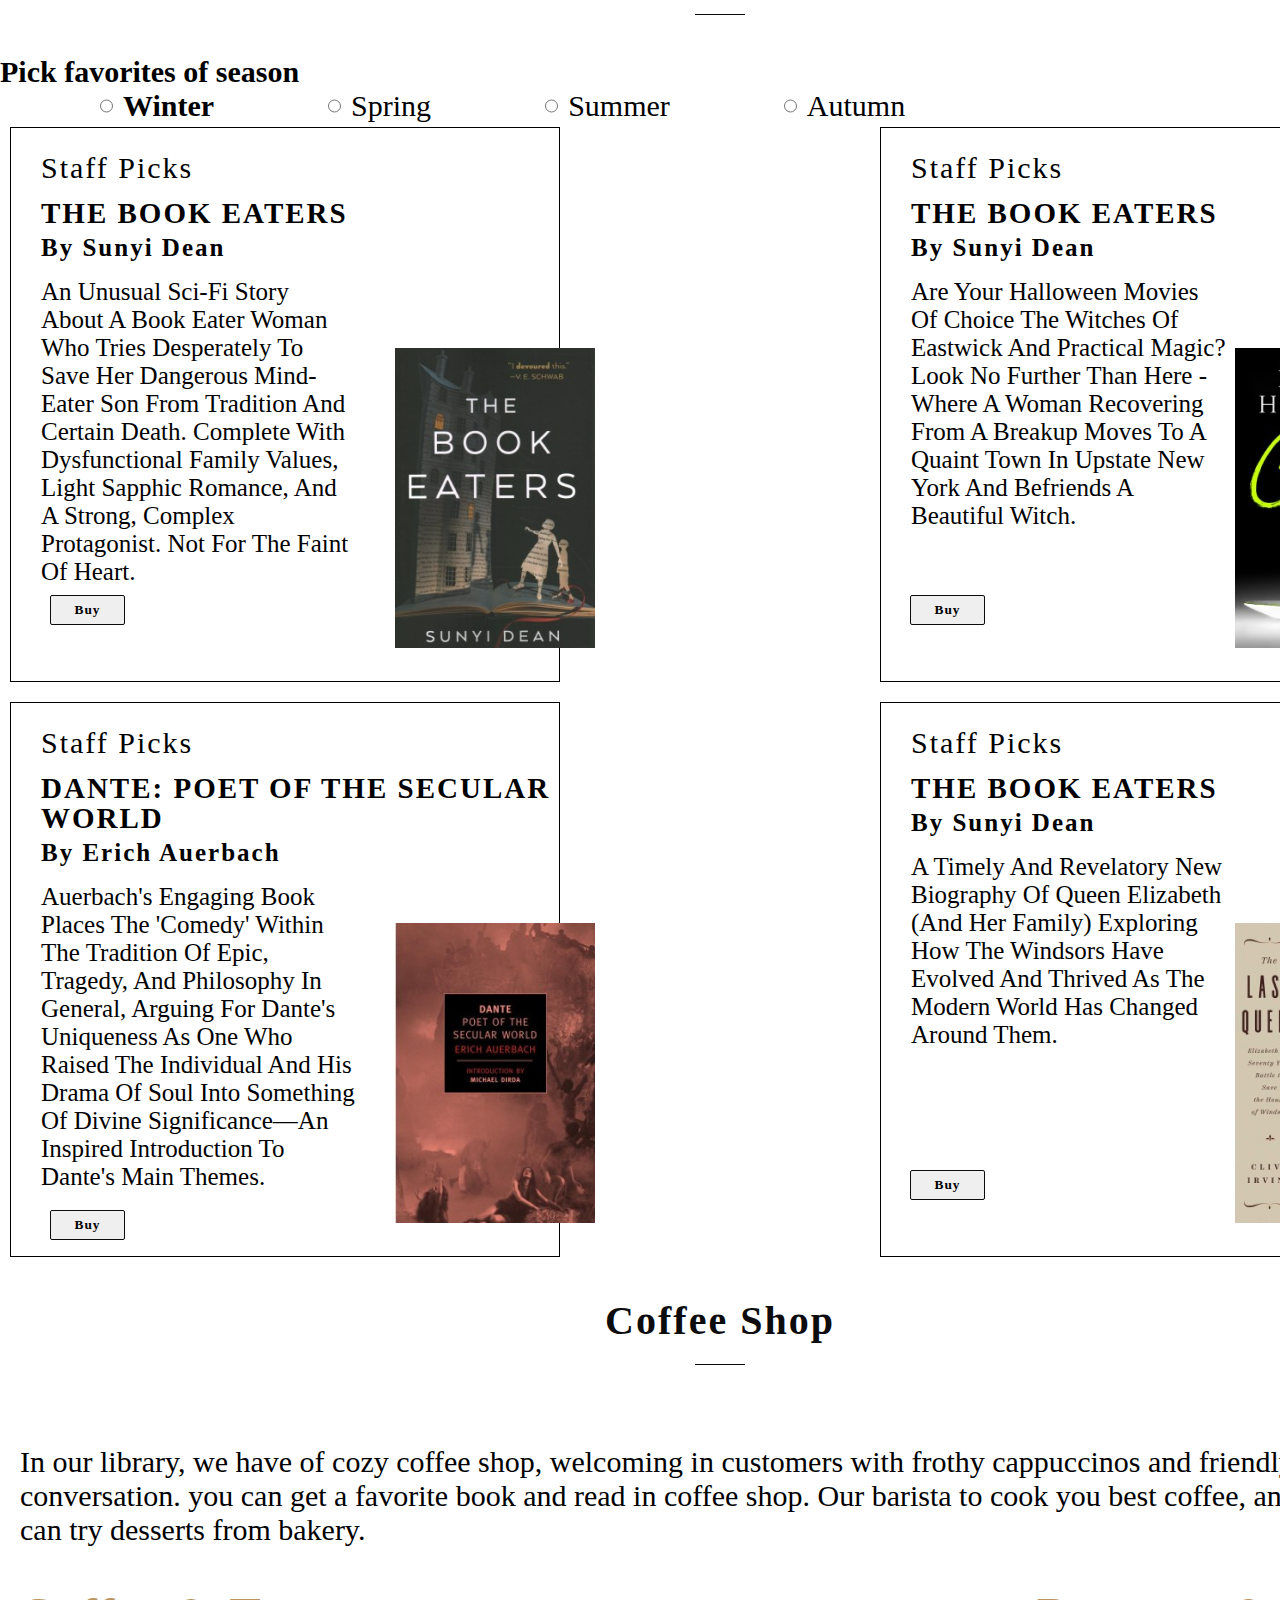
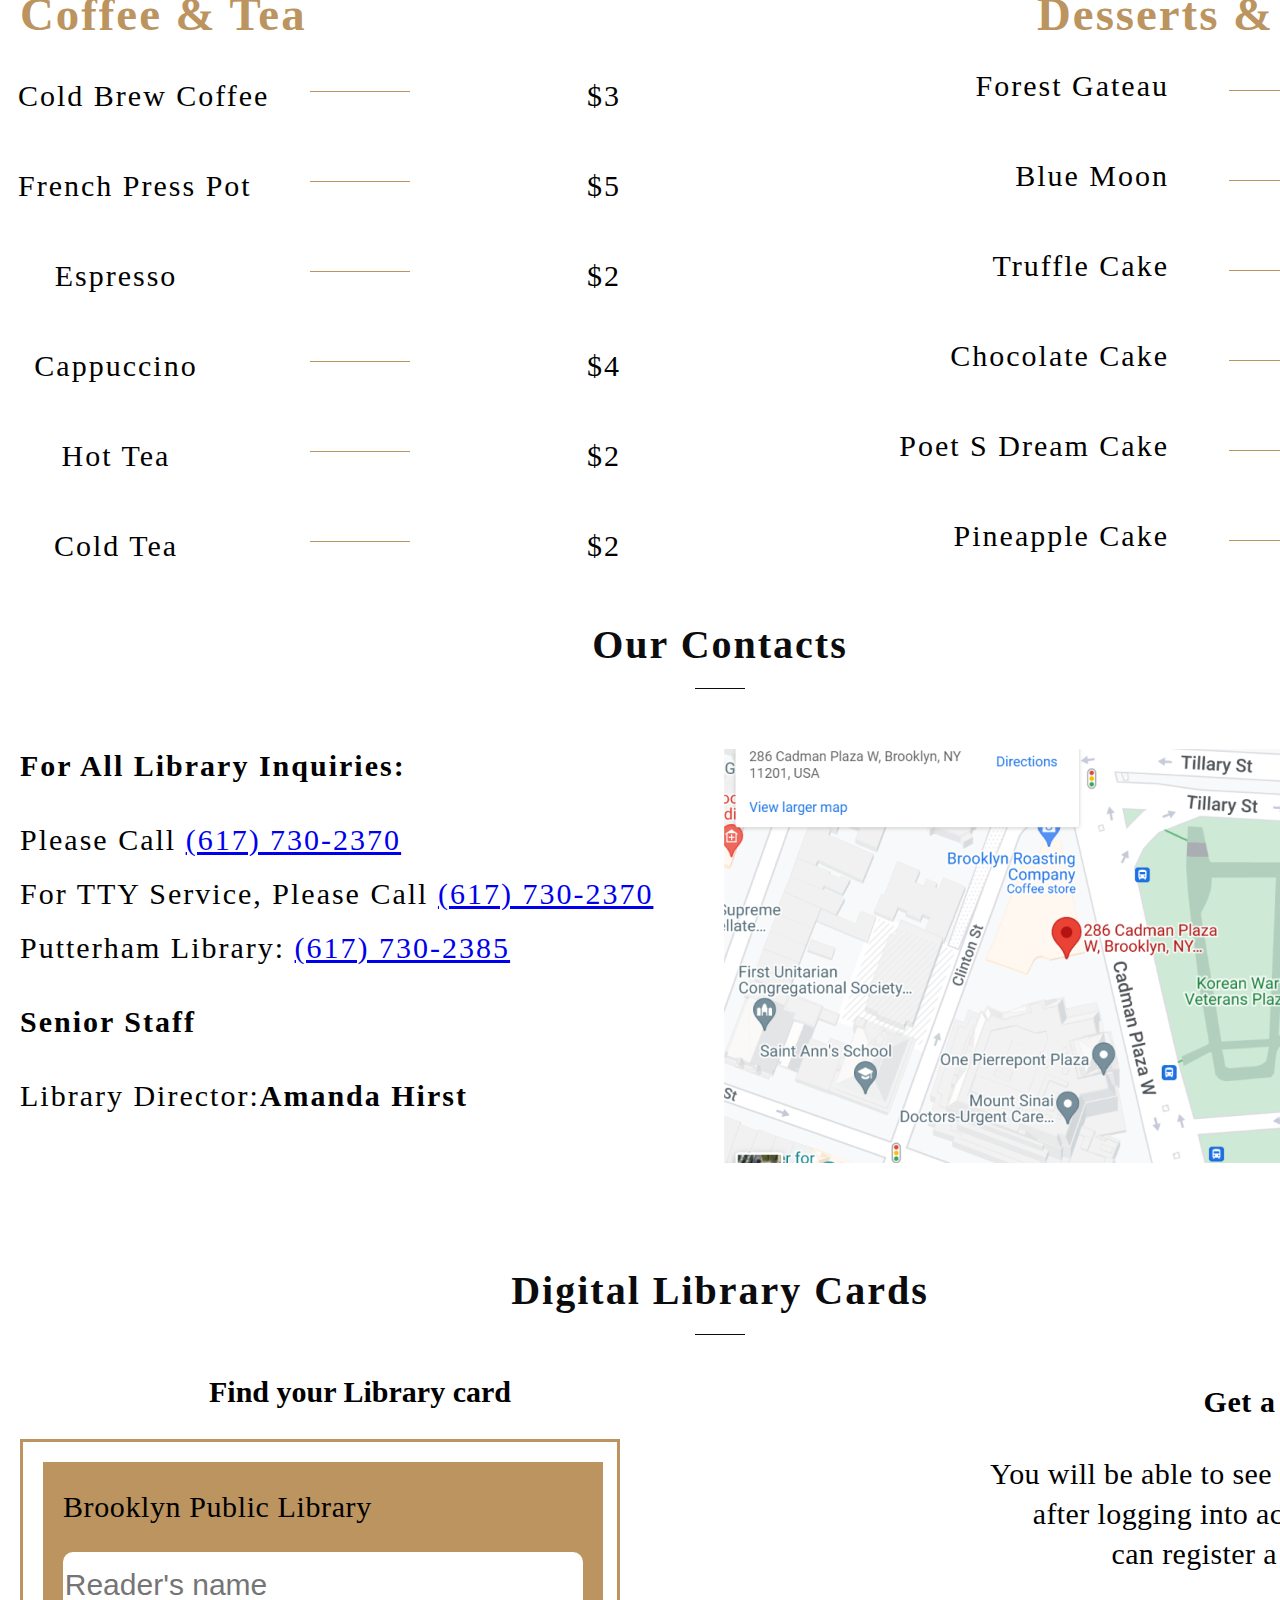
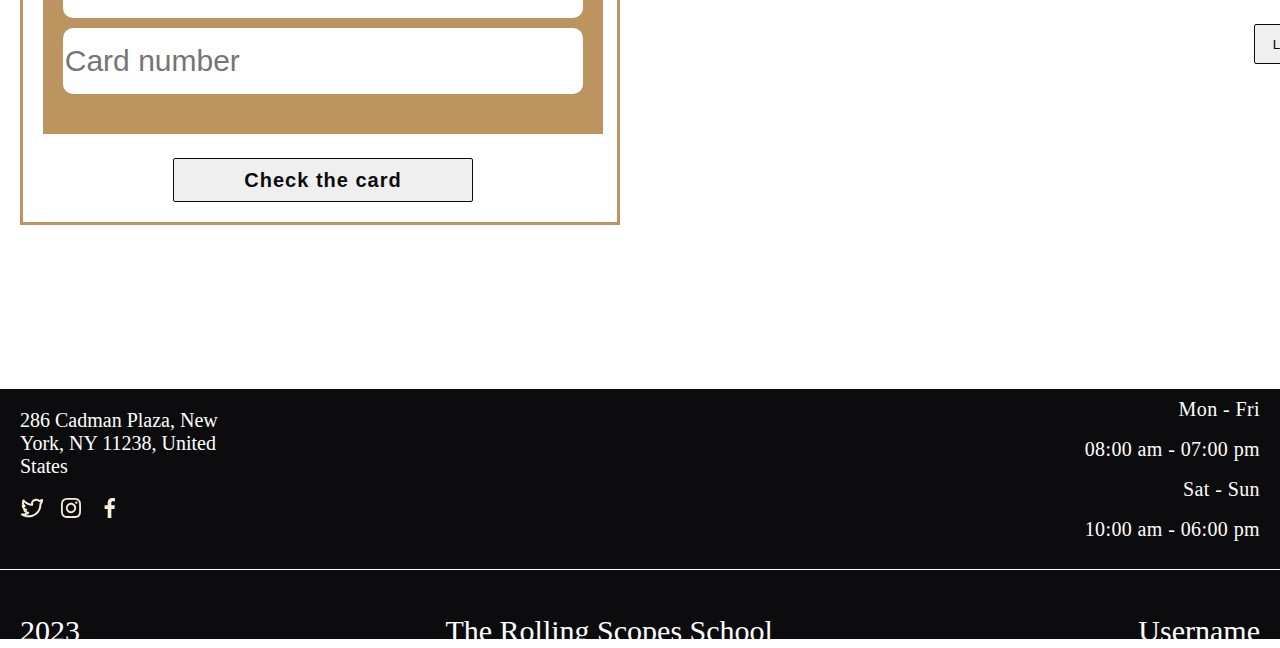
==== commit c2073e1f: "refactor: work on mistakes. validator. v.2.0" ====
--- a/library/index.html
+++ b/library/index.html
@@ -12,34 +12,33 @@
             <h1>Brooklyn Public Library</h1>  <!--ТЗ:h1-->
             <nav>
             <ul style="list-style: none">
-                <li><a href>About</a></li>
-                <li><a href>Favorites</a></li>
-                <li><a href>Coffee shop</a></li>
-                <li><a href>Contacts</a></li>
-                <li><a href>Library Card</a></li>
+                <li><a href="">About</a></li>
+                <li><a href="">Favorites</a></li>
+                <li><a href="">Coffee shop</a></li>
+                <li><a href="">Contacts</a></li>
+                <li><a href="">Library Card</a></li>
             </ul>
             </nav>
             <a class="icon-profile" href="https://rs.school/js/"><img src="./assets/svg/icon-profile.svg" alt="Icon" width="28" height="28" > </a>  
         </div>
     </header>     
     <main>                        <!--ТЗ:Блок мэин-->  
-        <section class="welkome"> <!--ТЗ:секция№1 welkome.-->
+        <section class="welkome"><h6>x</h6> <!--ТЗ:секция№1 welkome.-->
         </section> 
         <section class="about">   <!--ТЗ:секция№2 aboute.-->
             <h2>About</h2>
             <div class="line"></div>
             <p style="text-align: center; margin-bottom: 20px;">The Brooklyn Library is a free workspace, a large number of books and a cozy coffee shop inside </p>
             <div class="about__image">
-                <img src="./assets/img/image-1.png">
-                <img src="./assets/img/image-2.png">
-                <img src="./assets/img/image-3.png"> 
+                <img src="./assets/img/image-1.png" alt="image">
+                <img src="./assets/img/image-2.png" alt="image">
+                <img src="./assets/img/image-3.png" alt="image"> 
             </div>
-            <div class="about__pagination"><img src="./assets/svg/carousel-pagination.svg" alt="carousel "width="68" height="16" > </div> 
+            <div class="about__pagination"><img src="./assets/svg/carousel-pagination.svg" alt="carousel" width="68" height="16" > </div> 
         </section>
         <section class="favorites"><!--ТЗ:секция№3 favorites.-->
             <h2>Favorites</h2>
             <div class="line"></div>
-            <conteiner class="line"></conteiner>
             <p><b>Pick favorites of season</b></p>
             <form class="favorites__bttn">
                 <label><input type="radio" name="sck"><b>Winter</b></label>
@@ -85,8 +84,6 @@
                         <button class="bttnfour">Buy</button>
                    </div>
         </div>
-
-
         </section>
         <section class="coffeshop"><!--ТЗ:секция№4 coffeshop.-->
             <h2>Coffee shop</h2>
@@ -98,21 +95,20 @@
                  </div>
                     <div class="menu">
                     <div class="coffe">
-                       <span><p>Cold Brew Coffee</p><div class="line2"></div><p>$3</p></span>
-                       <span> <p>French Press Pot</p><div class="line2"></div><p>$5</p></span>
-                        <span><p>Espresso</p><div class="line2"></div><p>$2</p></span>
-                        <span><p>Cappuccino</p><div class="line2"></div><p>$4</p></span>
-                        <span><p>Hot tea</p><div class="line2"></div><p>$2</p></span>
-                        <span><p>Cold tea</p><div class="line2"></div><p>$2</p></span>
+                       <div class="spancoffe"><p>Cold Brew Coffee</p><div class="line2"></div><p>$3</p></div>
+                       <div class="spancoffe"><p>French Press Pot</p><div class="line2"></div><p>$5</p></div>
+                       <div class="spancoffe"><p>Espresso</p><div class="line2"></div><p>$2</p></div>
+                       <div class="spancoffe"><p>Cappuccino</p><div class="line2"></div><p>$4</p></div>
+                       <div class="spancoffe"><p>Hot tea</p><div class="line2"></div><p>$2</p></div>
+                       <div class="spancoffe"><p>Cold tea</p><div class="line2"></div><p>$2</p></div>
                     </div>
                     <div class="deserts">
-                        
-                        <span><p>Forest Gateau</p><div class="line2"></div><p>$16</p></span>
-                        <span> <p>Blue Moon</p><div class="line2"></div><p>$16</p></span>
-                        <span><p>Truffle Cake</p><div class="line2"></div><p>$15</p></span>
-                        <span> <p>Chocolate Cake</p><div class="line2"></div><p>$18</p></span>
-                        <span> <p>Poet s Dream Cake</p><div class="line2"></div><p>$16</p></span>
-                        <span> <p>Pineapple Cake</p><div class="line2"></div><p>$14</p></span>
+                        <div class="spandeserts"><p>Forest Gateau</p><div class="line2"></div><p>$16</p></div>
+                        <div class="spandeserts"> <p>Blue Moon</p><div class="line2"></div><p>$16</p></div>
+                        <div class="spandeserts"><p>Truffle Cake</p><div class="line2"></div><p>$15</p></div>
+                        <div class="spandeserts"> <p>Chocolate Cake</p><div class="line2"></div><p>$18</p></div>
+                        <div class="spandeserts"> <p>Poet s Dream Cake</p><div class="line2"></div><p>$16</p></div>
+                        <div class="spandeserts"> <p>Pineapple Cake</p><div class="line2"></div><p>$14</p></div>
                             </div>
                     </div>
                 
@@ -132,11 +128,6 @@
             <div class="map">
                <img src="./assets/img/rectangle-4.png" alt="map"> </div>
             </div>
-
-
-
-
-
         </section>
         <section class="Digital Library Cards"> <!--ТЗ:секция№6 Digital Library Cards.-->
             <h2>Digital Library Cards</h2>
@@ -149,7 +140,7 @@
                     <p>Brooklyn Public Library</p>
                     <form>
                         <input type="text" id="name" placeholder="Reader's name" class="inputname">
-                        <input type="numbercard" id="namber" placeholder="Card number" class="inputnumber">
+                        <input type="text" id="namber" placeholder="Card number" class="inputnumber">
                     </form>
                          </div>
                     <button>Check the card</button>
@@ -171,9 +162,9 @@
                 <p>286 Cadman Plaza, New York, NY 11238, United States</p>
                 <nav>
                     <ul style="list-style: none">
-                <a href=""><img src="./assets/svg/u-twitter-alt.svg" alt="twitter"></a>
-                <a href=""><img src="./assets/svg/u-instagram.svg" alt="instagram"></a>
-                <a href=""><img src="./assets/svg/u-facebook-f.svg" alt="u-facebook-f"></a>
+                <li><a href=""><img src="./assets/svg/u-twitter-alt.svg" alt="twitter"></a></li>
+                <li><a href=""><img src="./assets/svg/u-instagram.svg" alt="instagram"></a></li>
+                <li><a href=""><img src="./assets/svg/u-facebook-f.svg" alt="u-facebook-f"></a></li>
                     </ul>
                     </nav>
             </div>
--- a/library/style.css
+++ b/library/style.css
@@ -258,7 +258,7 @@
 .deserts{
     width: 50%; 
 }
-.coffe span{
+.spancoffe{
     display: inline-flex;
     width: 100%; height: 50px;
     gap:60px;
@@ -271,7 +271,7 @@
     justify-content: space-around;
     margin-top: 20px; margin-bottom: 20px;
 }
-.deserts span{
+.spandeserts{
     display: inline-flex;
     width: 100%; height: 50px;
     gap:60px;
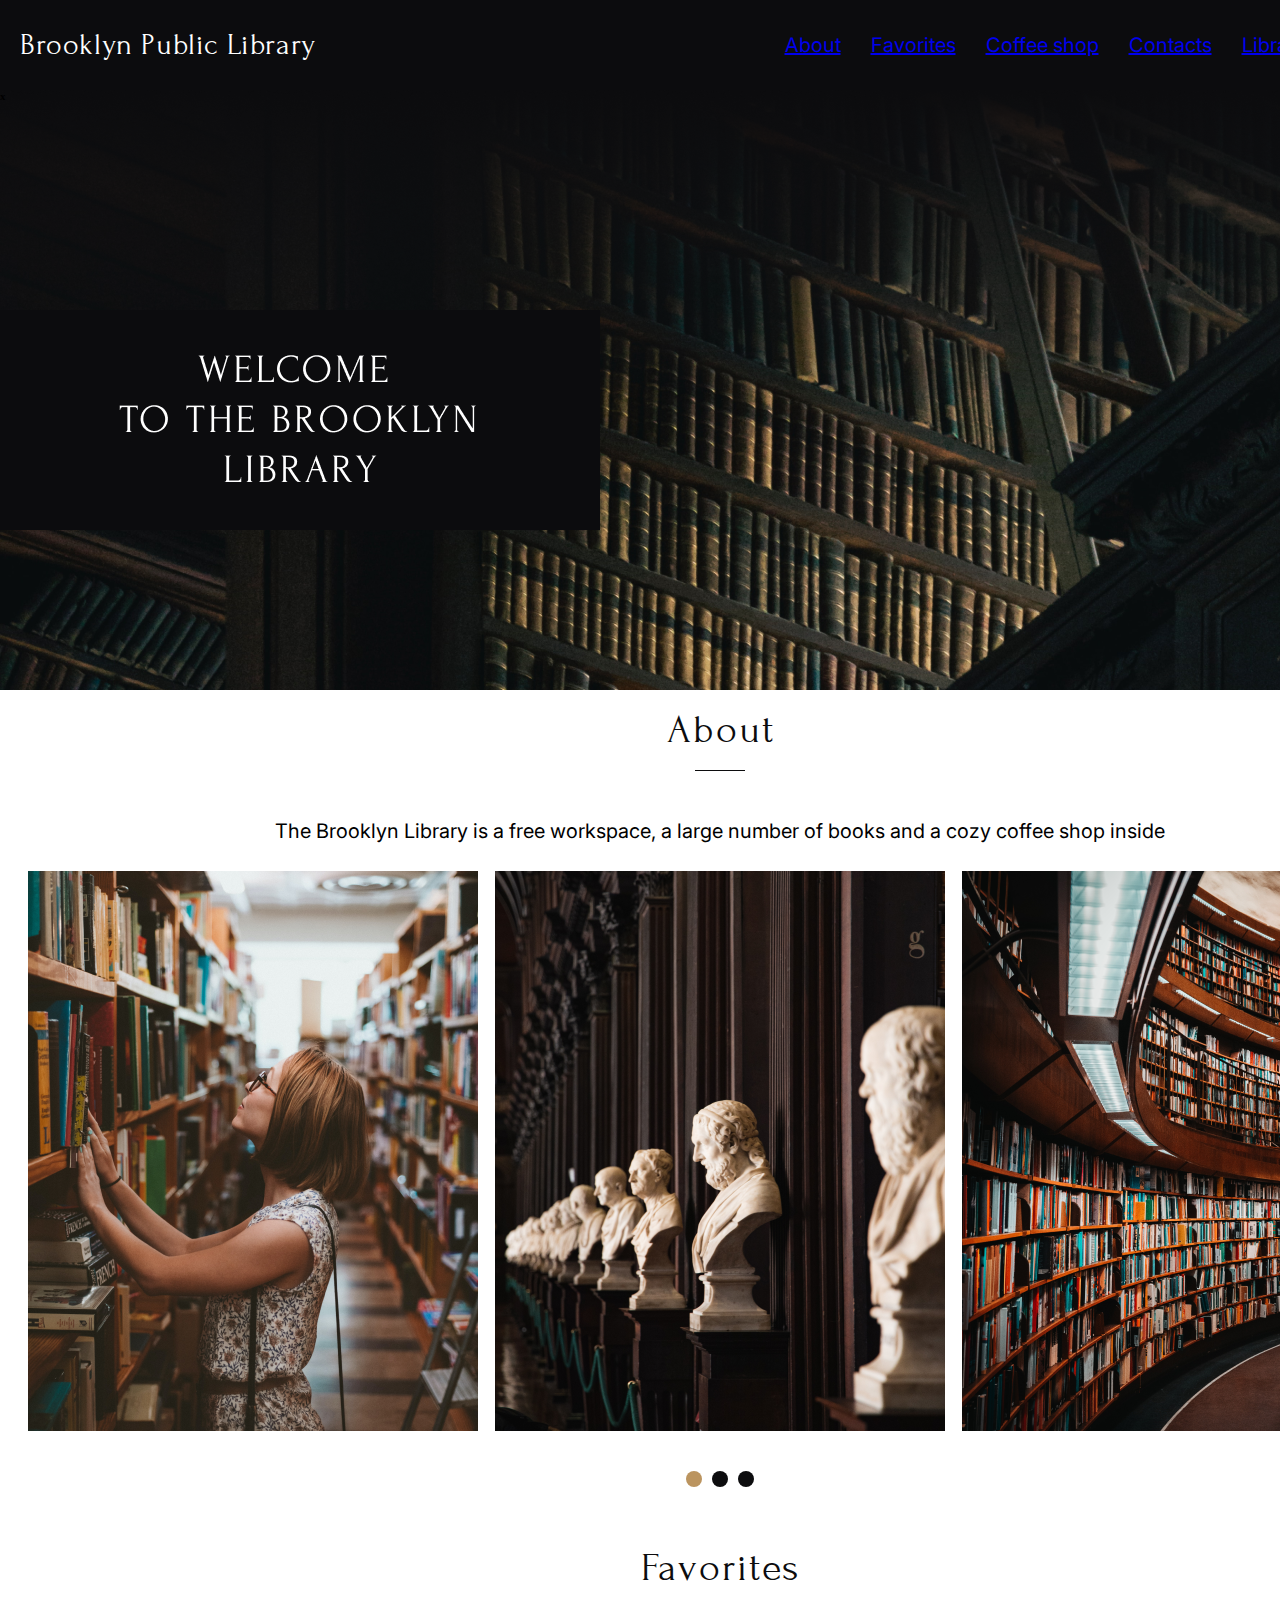
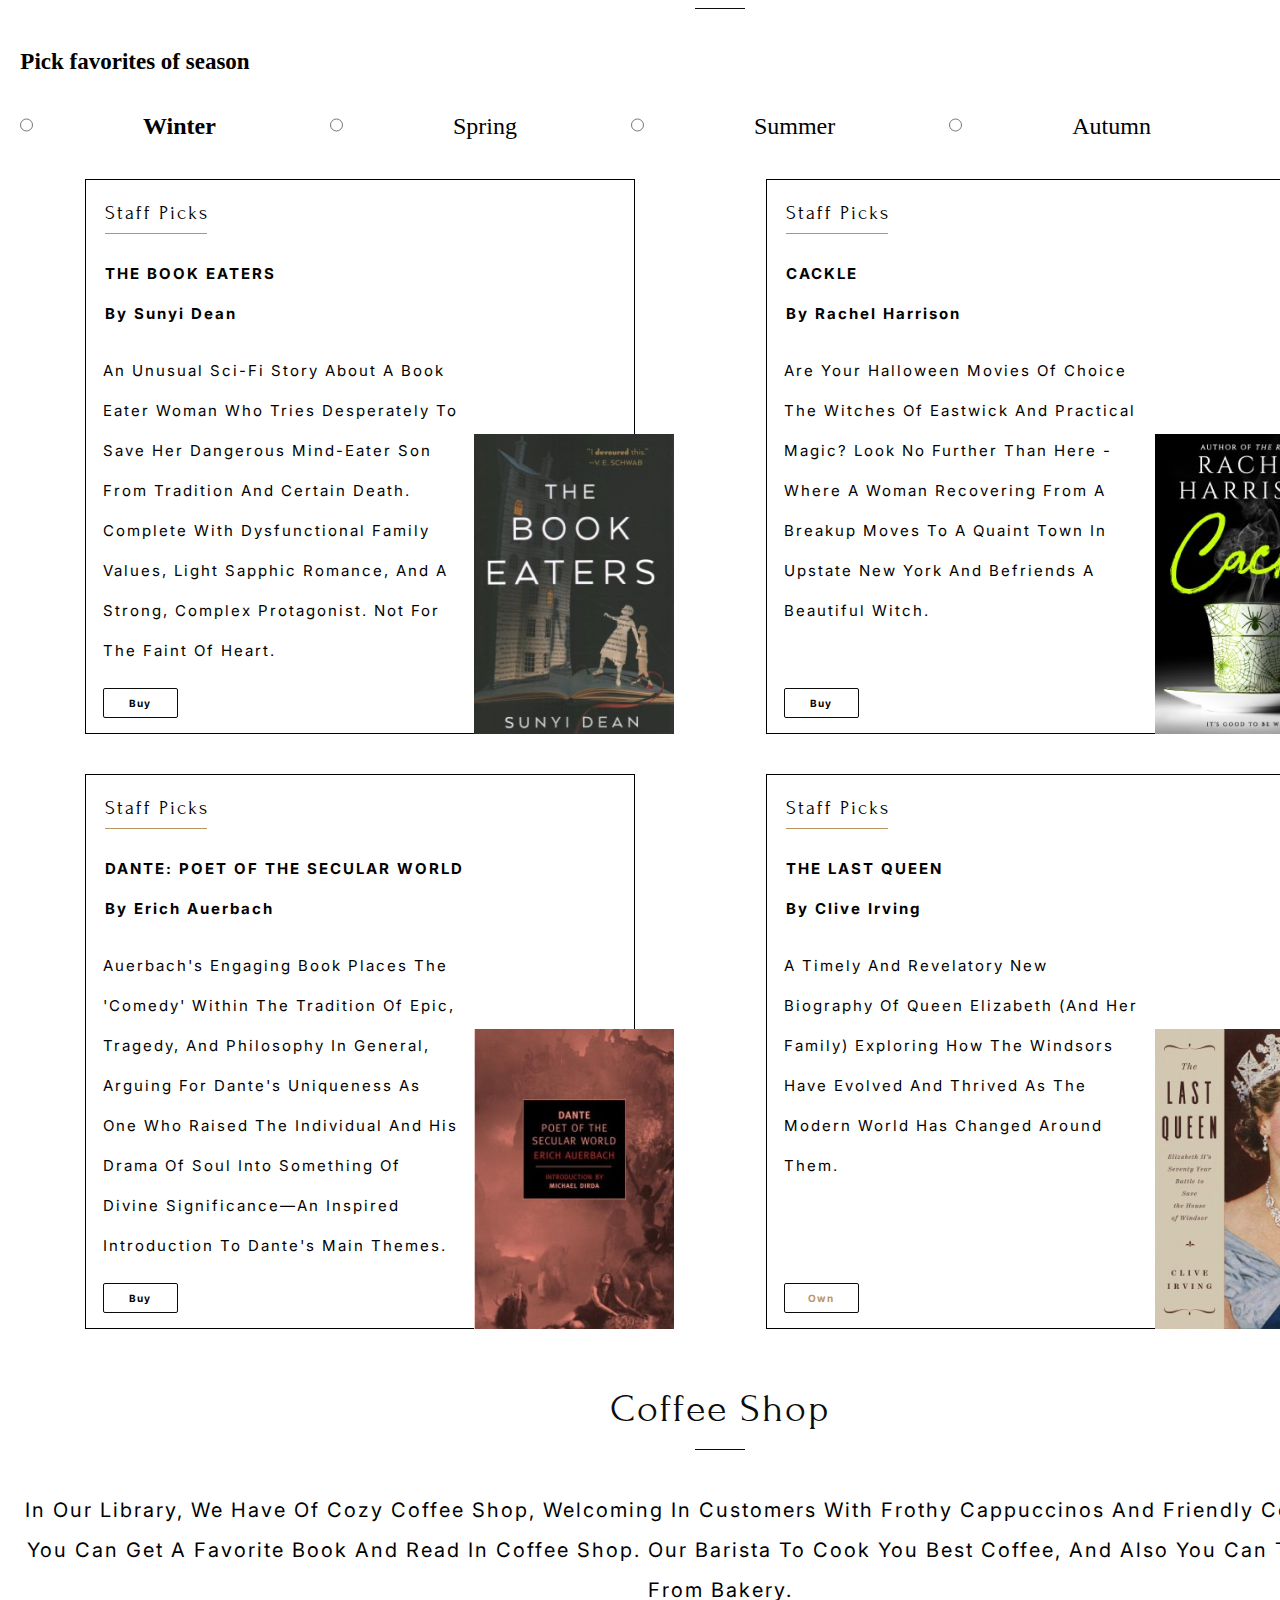
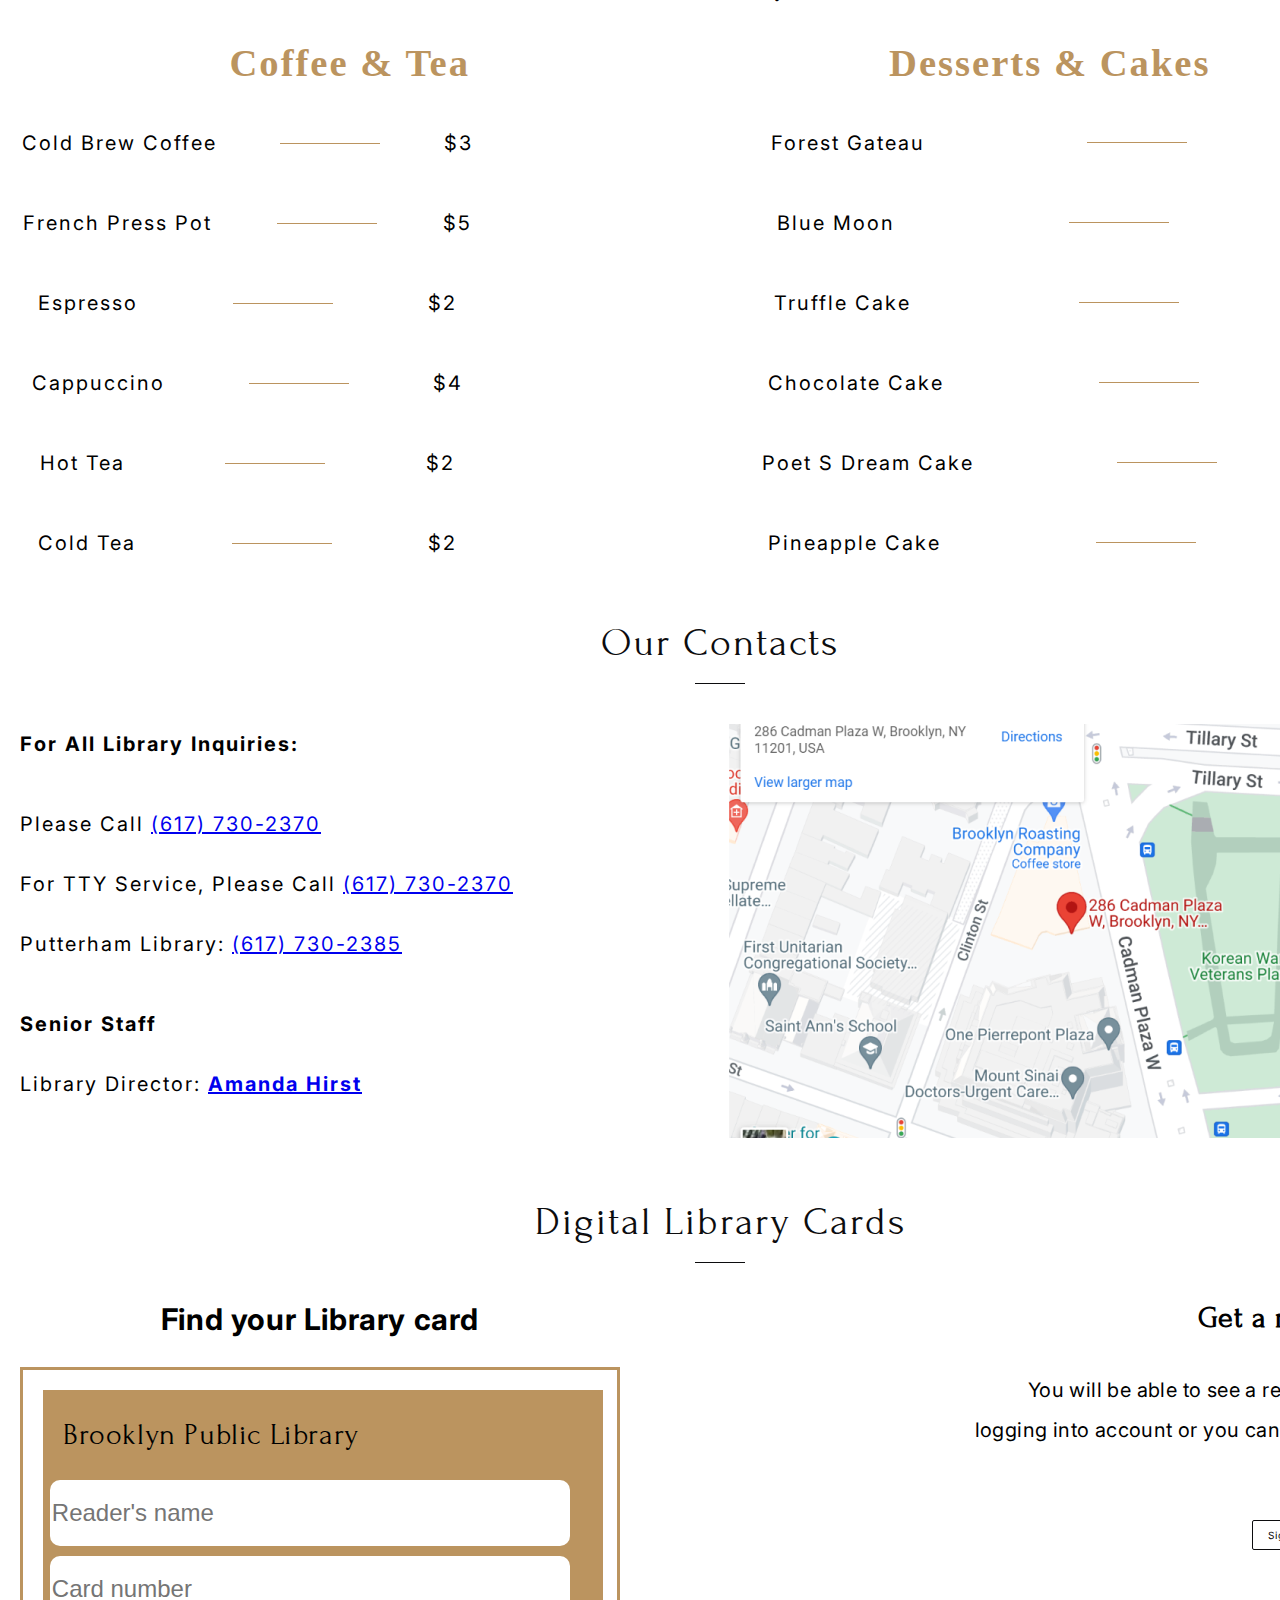
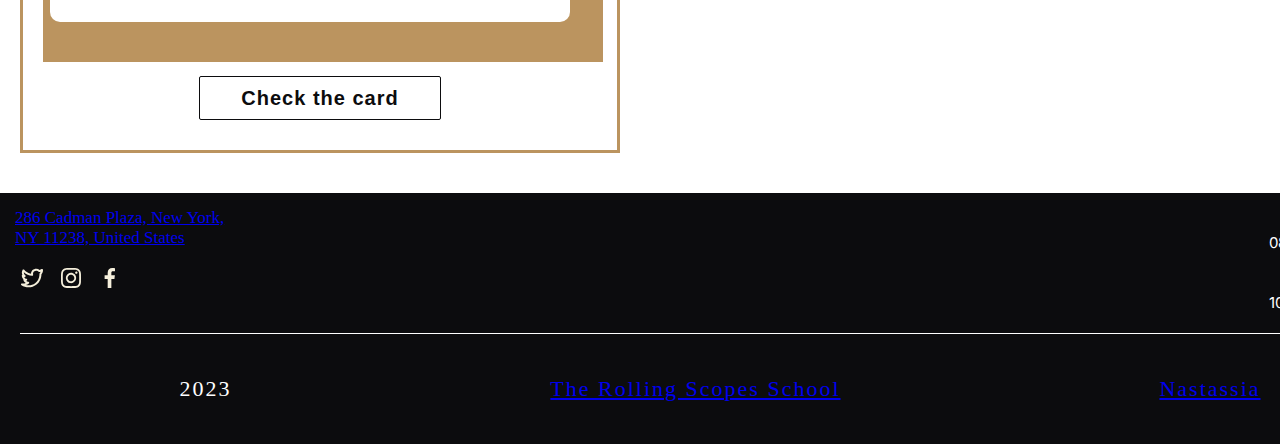
==== commit 16bb95c1: "refactor: end of task" ====
--- a/library/index.html
+++ b/library/index.html
@@ -3,7 +3,11 @@
 <head>
     <meta charset="UTF-8">
     <meta name="viewport" content="width=device-width, initial-scale=1.0">
-    <link rel="stylesheet" href="./style.css">  
+    <link rel="stylesheet" href="./style.css"> 
+    <link href="https://fonts.googleapis.com/css2?family=Forum&family=Inter&display=swap" rel="stylesheet"> 
+    <link href="https://fonts.googleapis.com/css2?family=Forum&display=swap" rel="stylesheet">
+    <link type="image/png" sizes="16x16" rel="icon" href="./assets/svg/icons8-главная-16.png">
+    <script src="./index.js"></script>
     <title>Maket "PRO" verstall</title>
 </head>
 <body>   
@@ -12,11 +16,11 @@
             <h1>Brooklyn Public Library</h1>  <!--ТЗ:h1-->
             <nav>
             <ul style="list-style: none">
-                <li><a href="">About</a></li>
-                <li><a href="">Favorites</a></li>
-                <li><a href="">Coffee shop</a></li>
-                <li><a href="">Contacts</a></li>
-                <li><a href="">Library Card</a></li>
+                <li><a href="#about">About</a></li>
+                <li><a href="#favorites">Favorites</a></li>
+                <li><a href="#coffeshop">Coffee shop</a></li>
+                <li><a href="#Contacts">Contacts</a></li>
+                <li><a href="#DigitalLibraryCards">Library Card</a></li>
             </ul>
             </nav>
             <a class="icon-profile" href="https://rs.school/js/"><img src="./assets/svg/icon-profile.svg" alt="Icon" width="28" height="28" > </a>  
@@ -25,70 +29,82 @@
     <main>                        <!--ТЗ:Блок мэин-->  
         <section class="welkome"><h6>x</h6> <!--ТЗ:секция№1 welkome.-->
         </section> 
-        <section class="about">   <!--ТЗ:секция№2 aboute.-->
+        <section class="about" id="about">   <!--ТЗ:секция№2 aboute.-->
             <h2>About</h2>
             <div class="line"></div>
-            <p style="text-align: center; margin-bottom: 20px;">The Brooklyn Library is a free workspace, a large number of books and a cozy coffee shop inside </p>
+            <p>The Brooklyn Library is a free workspace, a large number of books and a cozy coffee shop inside </p>
             <div class="about__image">
-                <img src="./assets/img/image-1.png" alt="image">
-                <img src="./assets/img/image-2.png" alt="image">
-                <img src="./assets/img/image-3.png" alt="image"> 
+                <img src="./assets/img/image-1.png" alt="image" >
+                <img src="./assets/img/image-2.png" alt="image" >
+                <img src="./assets/img/image-3.png" alt="image" > 
             </div>
             <div class="about__pagination"><img src="./assets/svg/carousel-pagination.svg" alt="carousel" width="68" height="16" > </div> 
         </section>
-        <section class="favorites"><!--ТЗ:секция№3 favorites.-->
+        <section class="favorites" id="favorites"><!--ТЗ:секция№3 favorites.-->
             <h2>Favorites</h2>
             <div class="line"></div>
-            <p><b>Pick favorites of season</b></p>
+            <p class="text">Pick favorites of season</p>
             <form class="favorites__bttn">
                 <label><input type="radio" name="sck"><b>Winter</b></label>
                 <label><input type="radio" name="sck">Spring</label>
                 <label><input type="radio" name="sck">Summer</label>
                 <label><input type="radio" name="sck">Autumn</label>
                 </form>
+
                 <div class="favorites__item">
-
                     <div class="bookone">
                         <span>Staff Picks</span>
+                        <div class="zagolovok">
                         <h3>The Book Eaters</h3>
                         <h4> By Sunyi Dean</h4>
-                        <p>An unusual sci-fi story about a book eater woman who tries desperately to save her dangerous mind-eater son from tradition and certain death. Complete with dysfunctional family values, light Sapphic romance, and a strong, complex protagonist. Not for the faint of heart.</p>
                         <img src="./assets/img/book.png" alt="book" width="200" height="300">
+                        </div>
+                        <div class="textblock">
+                        <p>An unusual sci-fi story about a book eater woman who tries desperately to save her dangerous mind-eater son from tradition and certain death. Complete with dysfunctional family values, light Sapphic romance, and a strong, complex protagonist. Not for the faint of heart.</p></div>
                         <button class="bttnone">Buy</button>
                     </div>
 
                     <div class="twobook">
                         <span>Staff Picks</span>
+                        <div class="zagolovok">
+                        <h3>Cackle</h3>
+                        <h4>By Rachel Harrison</h4>
+                        <img src="./assets/img/book3.png" alt="book" width="200" height="300">
+                    </div>
+                    <div class="textblock">
+                        <p>Are your Halloween movies of choice The Witches of Eastwick and Practical Magic? Look no further than here - where a woman recovering from a breakup moves to a quaint town in upstate New York and befriends a beautiful witch. </p></div>
+                        <button class="bttntwo">Buy</button>
+                    </div>
+
+                    <div class="threebook">
+                        <span>Staff Picks</span>
+                        <div class="zagolovok">
                         <h3>Dante: Poet of the Secular World</h3>
-                        <h4>By Erich Auerbach</h4>
-                        <p>Auerbach's engaging book places the 'Comedy' within the tradition of epic, tragedy, and philosophy in general, arguing for Dante's uniqueness as one who raised the individual and his drama of soul into something of divine significance—an inspired introduction to Dante's main themes.</p>
+                        <h4> By Erich Auerbach</h4>
                         <img src="./assets/img/book2.png" alt="book" width="200" height="300">
-                        <button class="bttntwo">Buy</button>
-                    </div>
-
-                    <div class="threebook">
-                        <span>Staff Picks</span>
-                        <h3>The Book Eaters</h3>
-                        <h4>By Sunyi Dean</h4>
-                        <p>Are your Halloween movies of choice The Witches of Eastwick and Practical Magic? Look no further than here - where a woman recovering from a breakup moves to a quaint town in upstate New York and befriends a beautiful witch.</p>
-                        <img src="./assets/img/book3.png" alt="book" width="200" height="300">
+                    </div>
+                    <div class="textblock">
+                        <p>Auerbach's engaging book places the 'Comedy' within the tradition of epic, tragedy, and philosophy in general, arguing for Dante's uniqueness as one who raised the individual and his drama of soul into something of divine significance—an inspired introduction to Dante's main themes.</p></div>
                         <button class="bttnthree">Buy</button>
                     </div>
 
                     <div class="fourhbook">
                         <span>Staff Picks</span>
-                        <h3>The Book Eaters</h3>
-                        <h4> By Sunyi Dean</h4> 
-                        <p>A timely and revelatory new biography of Queen Elizabeth (and her family) exploring how the Windsors have evolved and thrived as the modern world has changed around them.</p>
+                        <div class="zagolovok">
+                        <h3>The Last Queen</h3>
+                        <h4> By Clive Irving</h4> 
                         <img src="./assets/img/book4.png" alt="book" width="200" height="300">
-                        <button class="bttnfour">Buy</button>
+                    </div>
+                    <div class="textblock">
+                        <p>A timely and revelatory new biography of Queen Elizabeth (and her family) exploring how the Windsors have evolved and thrived as the modern world has changed around them.</p></div>
+                        <button disabled class="bttnfour">Own</button>
                    </div>
         </div>
         </section>
-        <section class="coffeshop"><!--ТЗ:секция№4 coffeshop.-->
+        <section class="coffeshop" id="coffeshop"><!--ТЗ:секция№4 coffeshop.-->
             <h2>Coffee shop</h2>
             <div class="line"></div>
-            <p class="descript">In our library, we have of cozy coffee shop, welcoming in customers with frothy cappuccinos and friendly conversation. you can get a favorite book and read in coffee shop. Our barista to cook you best coffee, and also you can try desserts from bakery.</p>
+            <span>In our library, we have of cozy coffee shop, welcoming in customers with frothy cappuccinos and friendly conversation. you can get a favorite book and read in coffee shop. Our barista to cook you best coffee, and also you can try desserts from bakery.</span>
                 <div class="coffedeserts">
                     <h3>Coffee & Tea</h3>
                     <h3>Desserts & Cakes</h3>
@@ -113,23 +129,23 @@
                     </div>
                 
                     </section>
-        <section class="OurContacts"> <!--ТЗ:секция№5 OurContacts.-->
+        <section class="OurContacts" id="Contacts"> <!--ТЗ:секция№5 OurContacts.-->
             <h2>Our Contacts</h2>
             <div class="line"></div>
             <div class="contactmap">
-            <div class="Contacts">
-                <p style="margin-bottom:40px"><b>For all Library inquiries:</b></p>
+            <div class="contacts">
+                <p style="margin-bottom:40px;"><b>For all Library inquiries:</b></p>
                 <p>Please call <a href="tel:+6177302370">(617) 730-2370</a></p>
                 <p>For TTY service, please call <a href="tel:+6177302370">(617) 730-2370</a></p>
                 <p>Putterham Library: <a href="tel:+6177302385">(617) 730-2385</a></p>
-                <p style="margin-bottom:40px; margin-top:40px;"><b>Senior Staff</b></p>
-                <p>Library Director:<b>Amanda Hirst</b></p>
+                <p style="margin-bottom:20px; margin-top:40px;"><b>Senior Staff</b></p>
+                <p>Library Director: <a href="mailto:AmandaHirst@gmail.com"><b>Amanda Hirst</b></a></p>
             </div>
             <div class="map">
                <img src="./assets/img/rectangle-4.png" alt="map"> </div>
             </div>
         </section>
-        <section class="Digital Library Cards"> <!--ТЗ:секция№6 Digital Library Cards.-->
+        <section class="DigitalLibraryCards" id="DigitalLibraryCards"> <!--ТЗ:секция№6 Digital Library Cards.-->
             <h2>Digital Library Cards</h2>
             <div class="line"></div>
             <div class="digital">
@@ -146,11 +162,12 @@
                     <button>Check the card</button>
                         </div>
                 </div>
-                <div class="get">
+                <div class="digitalright">
                     <h4>Get a reader card</h4>
+                    <div class="digitalrightbttm">
                     <p>You will be able to see a reader card after logging into account or you can register a new account</p>
                     <button class="bttnsign">Sign Up</button>
-                    <button class="bttnlog">Log in</button>
+                    <button class="bttnlog">Log in</button></div>
                 </div>
             </div>
         </section>            
@@ -159,27 +176,26 @@
         <div class="footer">
             <div class="footertop">
             <div class="topleft">
-                <p>286 Cadman Plaza, New York, NY 11238, United States</p>
-                <nav>
+                <a href="https://goo.gl/maps/MgaX3SFQrQ5LCW2x8"><p>286 Cadman Plaza, New York, NY 11238, United States</p></a>
                     <ul style="list-style: none">
-                <li><a href=""><img src="./assets/svg/u-twitter-alt.svg" alt="twitter"></a></li>
-                <li><a href=""><img src="./assets/svg/u-instagram.svg" alt="instagram"></a></li>
-                <li><a href=""><img src="./assets/svg/u-facebook-f.svg" alt="u-facebook-f"></a></li>
+                <li><a href="https://twitter.com/?lang=ru"><img src="./assets/svg/u-twitter-alt.svg" alt="twitter"></a></li>
+                <li><a href="https://www.instagram.com/"><img src="./assets/svg/u-instagram.svg" alt="instagram"></a></li>
+                <li><a href="https://ru-ru.facebook.com/"><img src="./assets/svg/u-facebook-f.svg" alt="u-facebook-f"></a></li>
                     </ul>
-                    </nav>
+                    
             </div>
             <div class="topright">
-                <p>Mon - Fri<br>
+                <p >Mon - Fri<br>
                     08:00 am - 07:00 pm</p>
-                <p>Sat - Sun<br>
+                <p >Sat - Sun<br>
                     10:00 am - 06:00 pm</p>
             </div>
         </div>
             <div class="line3"></div>
             <div class="bottom">
             <p>2023</p>
-            <p>The Rolling Scopes School</p>
-            <p>Username</p>
+            <a href="https://wearecommunity.io/events/js-stage0-rs-2023q2"><p>The Rolling Scopes School</p></a>
+            <a href="https://github.com/AnShulia"><p>Nastassia</p></a>
             </div>
         </div>
 
--- a/library/style.css
+++ b/library/style.css
@@ -1,15 +1,8 @@
 *{                      
     border: 0;
-    margin: 0;
-    max-width: 1440px;
-    border:1px rgba(red, green, blue, alpha) dotted;
-    box-sizing: border-box;
-    
-}
-.privatstyle{ 
-    border: 1px red solid;
-    border: 1px rgba rgb(9, 0, 32) solid;
-    color:aqua;
+    margin: 0 auto;
+    max-width: 1440px; 
+    box-sizing: border-box;  
 }
 /*Правило для всей странички*/
 .line{
@@ -18,61 +11,64 @@
     flex-shrink: 0;
     background: #0C0C0E;
     margin-left: auto; margin-right: auto; 
-    margin-top: 20px; margin-bottom: 40px;
-}
-h2{
+    margin-top: 20px;
+    
+}
+h2{ 
     color: #0C0C0E;
     font-family: Forum;
     font-size: 40px;
     letter-spacing: 2px;
     text-transform: capitalize;
-    text-align: center;
-    padding-top: 20px; margin-bottom: 20px;
+    font-weight: 400;
+    text-align: center;
+    line-height: 40px;
+    margin-top:20px;
     margin-left: auto; margin-right: auto; 
-
-}
-p{
-    color: #000;
-    font-size: 30px;
-    font-family: Inter;
+}
+body{
+    min-height: 100vh;
 }
 /*HEAD*/
-.header{
+.header{  
+    box-sizing: border-box;
     background: #0C0C0E;
     color:#FFFFFF;
-    width: auto;
+    width: 1440px;
     height: 90px;
     display: flex;
-    flex-wrap: nowrap;
-    justify-content: space-between;  
 }
 .header h1{ 
-    margin-top: 20px;
-    margin-left: 20px; 
-
-}
-.header ul{
+    margin-top:20px;
+    margin-left: 20px;
+    font-size: 30px;
+    font-family: Forum;
+    line-height: 50px;
+    letter-spacing: 0.6px;
+    width: 294px; height: 50px;
+    font-weight: 400;
+    white-space:nowrap;
+}
+.header ul{ 
     display: inline-flex;
-    width: 584px; height: 50px;
-    margin-top: 20px;  margin-left: 254px; 
-    
-    font-size: 25px;
+    justify-content: space-between;
+    height: 50px;
+    margin-top:20px; margin-left: 414px;
+    font-size: 20px;
     line-height: 50px;
+    font-family: Inter;
+    gap: 30px;
     white-space:nowrap;
     text-align: center;
-    font-family: Inter;
-    justify-content: space-between;
-
 }
 .header li:hover{            /*Эффект ховера по тз*/
-    border-bottom: 3px solid #571d1d;
+    border-bottom: 3px solid #ffffff;
+    cursor: pointer;
 }
 .icon-profile{
     width: 28px;
     height: 28px;
-    margin-top: 31px;
-    margin-left: 40px; 
-    margin-right: 10px;
+    margin-top:31px; margin-left: 40px;
 }
 /*End head*/
 /*Погнало тело*/
@@ -89,134 +85,117 @@
     height: 600px;
     width: 1440px;    
 }
-main .about{
-    width: 1440px;    
-    width: 100%;
-    height: 837px;
+main .about {
+    width: 1440px;  height: 837px; 
+    width: 100%; height: 100%;
+}
+.about p{
+    margin-top: 40px;
+    height: 40px;  
+    text-align: center;
+    font-size: 20px;
+    line-height: 40px;
+    font-family: Inter;
+}
+.about h2{
+    height: 40px; width: 106px;
+}
+main .about__image{
+    margin-top:20px;
+    display: flex;
+    justify-content: space-between;
+    margin-left: 20px; margin-right: 20px;
+    flex-shrink: 0;
+    
+    
+
+
 }
 main .about__pagination{ 
-    margin: 40px 686px;
-}
+    margin: 40px 686px 40px 686px;
+}
+/*favorites*/
 main .favorites{ 
-    height: auto;  width: 1440px;
-    margin:0;
-}
-main .favorites__bttn label, input{
-     font-size: 30px;
-     margin-right:10px ;
-     margin-left: 50px;
+    width: 1440px; 
+    box-sizing: border-box;
+    margin-top: 57px;
+}
+main .favorites h2{
+    margin-top:13px;
+    width: 160px; height: 40px;
+}
+.text{
+    width: 234px; height: 24px;
+    margin-top: 40px; margin-left: 18px; margin-bottom: 40px;
+    text-align: center;
+    font-weight: 700;
+    white-space:nowrap;
+    line-height: normal;
+    font-size: 23px;
+
+}
+main .favorites__bttn label, input{ /*Доработай*/
      display:inline-flex;
-     justify-content: space-between;
-}
+     flex-direction: row;
+     gap: 20px;
+     font-size: 24px;
+     height: 24px; width: auto;
+     margin-left:10px; margin-right: 90px ;
+     line-height: normal;
+}
+/*Общие favorit*/
 main .favorites__item{
-    
-    height: 1150px; width: 1440px;
+   margin-top: 38px; margin-left: 19px; margin-right: 59px;
     flex-shrink: 0;
     box-sizing: border-box;
     display:flex;
-    flex-direction: column;
+    flex-direction: row;
+    justify-content: space-between;
     align-content: space-between;
     flex-wrap: wrap;
     text-align: left;
-    gap: 20px;
-}
-
-main .bookone{border: 1px solid #000;
-   width: 550px;
-   height: 555px;
-   margin-left: 10px;
-   display:block;
-   
-}
-main .bookone img{
-    display: block;
-    position:absolute;
-    left: 395px ; top: 1948px;
-}
-main .bttnone{
-    display: block;
-    position:absolute;
-    left:50px ; top: 2195px;
-}
-main .twobook{border: 1px solid #000;
-    width: 550px; height: 555px;
-    margin-left: 10px;
-    flex-shrink: 0;
-}
-main .twobook img{
-    display: block;
-    position:absolute;
-    left: 395px ; top: 2523px;
-}
-main .bttntwo{
-    display: block;
-    position:absolute;
-    left:50px ; top: 2810px;
-}
-main .threebook{border: 1px solid #000;
-    width: 550px; height: 555px;
-    margin-right: 10px;
-}
-main .threebook img{
-
-    display: block;
-    position:absolute;
-    left: 1235px ; top: 1948px;
-
-}
-main .bttnthree{
-    display: block;
-    position:absolute;
-    left:910px ; top: 2195px;
-
-
-}
-main .fourhbook{border: 1px solid #000;
-    width: 550px; height: 555px;
-}
-main .fourhbook img{
-    display: block;
-    position:absolute;
-    left: 1235px; top: 2523px;
-
-}
-main .bttnfour {
-    display: block;
-    position:absolute;
-    left:910px ; top: 2770px;
-}
-/*Общие favorit*/
-main .favorites__item h3{
-    font-family: Inter;
-    text-align: left;
-    font-size: 29px;
-    line-height: 30px;
-    letter-spacing: 2px;
-    text-transform: uppercase;
-    padding-left: 30px;
-}
-main .favorites__item h4{
-    font-family: Inter;
-    text-align: left;
-    font-size: 25px;
-    line-height: 40px;
-    letter-spacing: 2px;
-    text-transform: capitalize;
-    padding-left: 30px;
 }
 main .favorites__item span{
     display:block;
-    font-size: 30px;
-    line-height: 40px;
-    letter-spacing: 2px;
-    padding-left: 30px;padding-top: 20px; padding-bottom: 10px;
-}
-main .favorites__item p{
+    width: 102px;    
+    margin-top: 13px; margin-left: 19px;
+    font-size: 20px;
+    font-family: Forum;
+    line-height: 40px;
+    letter-spacing:2px ;
+    text-transform: capitalize;
+    white-space: nowrap;
+    border-bottom: 1px #BB945F solid ;
+}
+.zagolovok{
+    margin-left:19px; margin-top: 20px;
+    height: 80px; 
+    font-family: Inter;
+    font-weight: 700;
+    line-height: 40px;
+    letter-spacing: 2px;
+}
+.zagolovok h3{
+    font-weight: 700;
+    font-size: 15px;
+    text-transform: uppercase;
+}
+.zagolovok h4{
+    font-weight: 700;
+    font-size: 15px;
+    text-transform: capitalize;
+}
+main .textblock p{
+    margin-top:17px; margin-left: 17px;
+    width: 355px; height: 320px;
+    font-size: 15px;
     display:inline-block;
-    width: 355px; height: auto; max-height: 320px;
-    font-size: 25px;
-    padding: 10px 10px 0px 30px;
-    text-transform: capitalize;
+    text-align: left;
+    font-family: Inter;
+    line-height: 40px;
+    letter-spacing: 2px;
+    text-transform: capitalize;
+    white-space: pre-wrap;
 }
 main .favorites__item button{
     width: 75px;  height: 30px;
@@ -225,22 +204,102 @@
     font-family: Inter;
     font-weight: 700;
     letter-spacing: 1px;
+    background-color: #FFF;
     border: 1px solid #0C0C0E;
     border-radius: 2px;
     padding: 1px 1px 1px 1px;
 }
+/*Блок с книжками*/
+/*1*/
+main .bookone{border: 1px solid #000;
+   width: 550px; height: 555px; flex-shrink: 0;
+   margin-bottom:40px;
+   display: block;
+}
+main .bookone img{
+    display: block;
+    margin-left: 369px; margin-top: 100px;
+}
+main .bttnone{
+    display: block;
+    margin-left: 17px; margin-top: 17px;
+    font-size: 10px;
+    letter-spacing: 1px;   
+}
+/*2*/
+main .twobook{border: 1px solid #000;
+    display: block;
+    width: 550px; height: 555px; flex-shrink: 0;
+    
+}
+main .twobook img{
+   display: block;
+    margin-left: 369px; margin-top: 100px; 
+    
+}
+main .bttntwo{
+    display: block;
+    margin-left: 17px; margin-top: 17px;
+    font-size: 10px;
+    letter-spacing: 1px;
+}
+/*3*/
+main .threebook{border: 1px solid #000;
+    width: 550px; height: 555px; flex-shrink: 0;
+    display: block;
+}
+main .threebook img{
+    display: block;
+    margin-left: 369px; margin-top: 100px; 
+}
+main .bttnthree{
+    display: block;
+    margin-left: 17px; margin-top: 17px;
+    font-size: 10px;
+    letter-spacing: 1px;
+}
+/*4*/
+main .fourhbook{border: 1px solid #000;
+    width: 550px; height: 555px; flex-shrink: 0;
+    display: block;
+}
+main .fourhbook img{
+    display: block;
+    margin-left: 369px; margin-top: 100px; 
+}
+main .bttnfour { border: 1px solid #BB945F;
+    color: #BB945F;
+    display: block;
+    margin-left: 17px; margin-top: 17px;
+    font-size: 10px;
+    letter-spacing: 1px; 
+    
+}
 /*coffe shop*/
-.descript { 
-padding:40px 0 40px 0; 
-margin: 0 20px 0 20px;
-text-align: left;
-}
+.coffeshop h2{
+    display: block;
+    margin-top:60px; 
+}
+.coffeshop span{
+    display: block;
+    height: 120px;
+    font-size: 20px;
+    margin: 40px 20px 0 20px;
+    line-height: 40px; 
+    font-family: Inter;
+    letter-spacing: 2px;
+    text-align: center;
+    text-transform: capitalize;
+}
+
 .coffedeserts {
     display: flex;
-    justify-content: space-between;
-    margin: 0 20px 0 20px;
+    height: 40px;
+    justify-content: space-between;
+    margin: 33px 20px 0 20px;
     color: #BB945F;
-    font-size: 40px;
+    font-size: 33px;
+    line-height: 40px;
     letter-spacing: 2px;
     text-transform: capitalize;
 }
@@ -248,87 +307,88 @@
     display: flex;
     width: 100%;
     font-family: Inter;
-    font-size: 20px;
-    letter-spacing: 2px;
-    text-transform: capitalize;
+    letter-spacing: 2px;
+    line-height: 40px;
+    text-transform: capitalize;
+    letter-spacing: 2px;
+    text-align: center;
+    justify-content: space-between;
+    
 }
 .coffe{
    width: 50%; 
+   display: inline-flex;
+   flex-direction: column;
+   white-space:nowrap;
+   align-items: flex-start;
+   font-size: 20px;
 }
 .deserts{
     width: 50%; 
+    font-size: 20px;
 }
 .spancoffe{
     display: inline-flex;
-    width: 100%; height: 50px;
-    gap:60px;
-    padding-top:10px;
-    font-size: 25px;
-    line-height: 50px;
+    width: 100%; height: 40px; width: 455px ;
+    flex-direction: row;
     white-space:nowrap;
-    text-align: center;
-    font-family: Inter;
-    justify-content: space-around;
-    margin-top: 20px; margin-bottom: 20px;
+    justify-content: space-between;
+    margin-top: 40px; margin-left:20px;
+    gap: 60px;    
 }
 .spandeserts{
     display: inline-flex;
-    width: 100%; height: 50px;
-    gap:60px;
-    padding-top:10px;
-    font-size: 25px;
-    line-height: 50px;
+    width: 100%; height: 40px;
+    gap: 60px;
+    margin-top: 40px;  margin-right:20px;
     white-space:nowrap;
     font-family: Inter;
-    justify-content:flex-end ;
-    margin-top: 20px; margin-bottom: 20px;
+    justify-content: end;
     align-items: flex-end;
-}
-.coffe p{
-    display: block;
-    width: 196px;
-}
-.deserts p{
-    display: flex;
-    
-    align-items: flex-end;
-    text-align: end;
-}
-.line2{
+    text-align: right;
+}
+.line2{ /*следует доработать, с левой сторона хромает*/
     width: 100px;
     height: 1px;
     background: #BB945F;
     margin-top: 20px; margin-bottom: 20px;
-    gap:60px;
-    
+    text-align: center; 
 }
 /*КОНТАТЫ*/
-.OurContacts {
-   margin:20px 20px 40px 20px;
+.OurContacts h2{
+   width: 240px; height: 40px;
+   white-space: nowrap;
+   margin-top: 60px;
+
 }
 .contactmap{
-    display:flex;
-    padding:20px 10px 40px 0;
-}
-.Contacts{
-    width: 50%; height: 414px;
-    text-transform: capitalize; letter-spacing: 2px;
-    font-family: Inter;
-}
-.Contacts p{
-    margin-bottom: 20px;
-   } 
+    display: flex;
+   margin: 40px 20px 0 20px;
+}
+.contacts{
+    display: block;
+    font-family: Inter;
+    width: 50%; 
+    font-size: 20px;
+    line-height: 40px;
+    letter-spacing: 2px;
+    text-transform: capitalize;   
+}
+.contacts p{
+    height: 40px;
+   margin-bottom: 20px;
+}
 .map{
-    width: 50%;
+    width: 50%; 
 }
 /*END CONTACTS*/
 /*Digital Library Cards*/
+.DigitalLibraryCards h2{
+    margin-top: 60px;
+}
 .digital{
-    width: 50%;
-    display:flex;
-    height: 614px;
-    width: 1440px;
-}
+    width: 100%;
+    display:flex;}
 /*левая сорона*/
 .digitalleft{
     width: 50%;
@@ -336,9 +396,15 @@
     text-align: start;
 }
 .digitalleft h3{
+    margin-top: 38px;  margin-left: 158px;
+    width: 324px; height: 36px;
     font-size: 30px;
     text-align: center;
     margin-bottom: 30px;
+    letter-spacing: 0.6px;
+    line-height: normal;
+    font-family: Inter;
+    white-space: nowrap;
 }
 .digitalborder {
     border: 3px solid #BB945F;
@@ -370,7 +436,7 @@
     font-size: 30px;
     white-space:nowrap;
 }
-.digitalbackgroung input{ /*Колхоз, но как получилос, если кто подкинет идей как правильно, будет кул*/
+.digitalbackgroung input{ /*Доработай*/
     width: 520px;
     height: 66px;
     flex-shrink: 0;
@@ -379,6 +445,7 @@
     flex-direction: column;
     margin-top: 30px; margin-bottom: -20px;
     margin-left: -555px;    
+
 }
 .digitalborder button{
     border-radius: 2px;
@@ -388,96 +455,110 @@
     font-weight: 700;
     text-align: center;
     letter-spacing: 1px;
-    width: 300px; height: 44px;
-    margin-left: 150px; 
-    margin-bottom: 20px;  
+    width: 242px; height: 44px;
+    margin-left: 176px; 
+    margin-bottom: 30px;  
+    background: #FFF;
 }
 /*Правая сорона*/
-.get{
+.digitalright{
     width: 50%;
     text-align: right;
     font-size: 20px;
-    height: 614px;
-}
-.get h4{
-    margin-top: 10px;
+   
+}
+.digitalright h4{
+    
+    margin-top: 38px; margin-right: 20px;
     font-size: 30px;
     letter-spacing: 0.6px;
     font-family: Forum;
     margin-bottom:35px ;
 }
-.get p{
+.digitalright p{
+    margin-right: 20px;
     font-family: Inter;
     width: 456px;
     letter-spacing: 0.4px;
     line-height: 40px;
     text-align: right;
-    float: right;
-}
-.get button{
-    width: 80px; height: 40px;
+}
+.digitalright button{
+    font-family: Inter;
+    width: 75px; height: 30px;
     border-radius: 2px;
     border: 1px solid #0C0C0E;
     border-radius: 2px;
     letter-spacing: 1px;
+    font-size: 10px;
+    background: #FFF;
+}
+.digitalrightbttm{
+display: flex;
+flex-direction: column;
+justify-content: flex-end;
+align-items: end;
+
 }
 .bttnsign{
-   position: relative;
-   left: 530px;
-   top: 170px;
+    margin-top: 30px;
+    margin-right: 113px;  
 }
 .bttnlog{
-    position: relative;
-   left: 350px;
-   top: 170px;
+    margin-top: -30px;
+    margin-right: 17px; 
 }
 /*Конец мэйна*/
 /*Идем в подвал*/
-.footer p{ /*Отчего-то нужно писать отдельным(мол, в хедере работал колор для всей секции, а здесь нет*/
-    color: #FFF;    
-}
 .footer{
+    width: 1440px;
+    margin-top: 40px;
     background: #0C0C0E;
-    height: 250px;
-    display:flex;
-    flex-direction: column;
+    color: #FFFFFF;
+    font-size: 17px;
 }
 .footertop{
     display: flex;
+    flex-direction: row;
+    justify-content: space-around;
     width: 100%;
+    font-size: 15px; 
 }
 .topleft{
     width: 50%;
 }
-.topleft p{
-    font-size: 20px;
-    width: 229px;
-    margin-left: 20px;
-    margin-top: 20px;
-}
-.topleft ul{
+.topleft  ul{
     display: inline-flex;
     gap:15px;
-    margin-top: 18px; margin-left: -20px;;
-}
-.topright{ 
+    height: 24px;
+    margin-top: 18px; margin-left: -20px;
+}
+.topleft p{
+    width: 229px; height: 40px;
+    margin-top:15px; margin-left:15px;
+    line-height: 20px;
+    font-size: 17px;
+}
+.topright{
     width: 50%;
+    gap: 10px;
 }
 .topright p{
-    margin-right: 20px;
-    font-size: 20px;
-    font-family: Inter;
-    width: 456px;
+    display: block;
+    width: 149px; height: 40px;
+    font-family: Inter;
     letter-spacing: 0.4px;
-    line-height: 40px;
+    line-height: 20px;
     text-align: right;
-    float: right;
+   margin-left: 549px;
+    margin-top: 20px;
+    white-space: nowrap;
 }
 .line3{
     width: 1400px;
     height: 1px;
     background: #FFF;
-    margin-top: 20px;
+    margin-top: 20px; margin-left: 20px; margin-right: 20px;
     flex-shrink: 0;  
 }
 .bottom{
@@ -485,10 +566,20 @@
     display:flex;
     justify-content: space-between;
     align-items: center;
-    margin: 44px 20px;  
+    font-size: 22px;
+    line-height: 20px;
+    letter-spacing: 2px;
+    margin-left: 20px; margin-right: 20px;
 }
 /*Happy end, наверное..*/
 
+@media (max-width: 900px) {
+    .body{
+      width: 100%;
+      
+    }
+  }
+
 
 
 
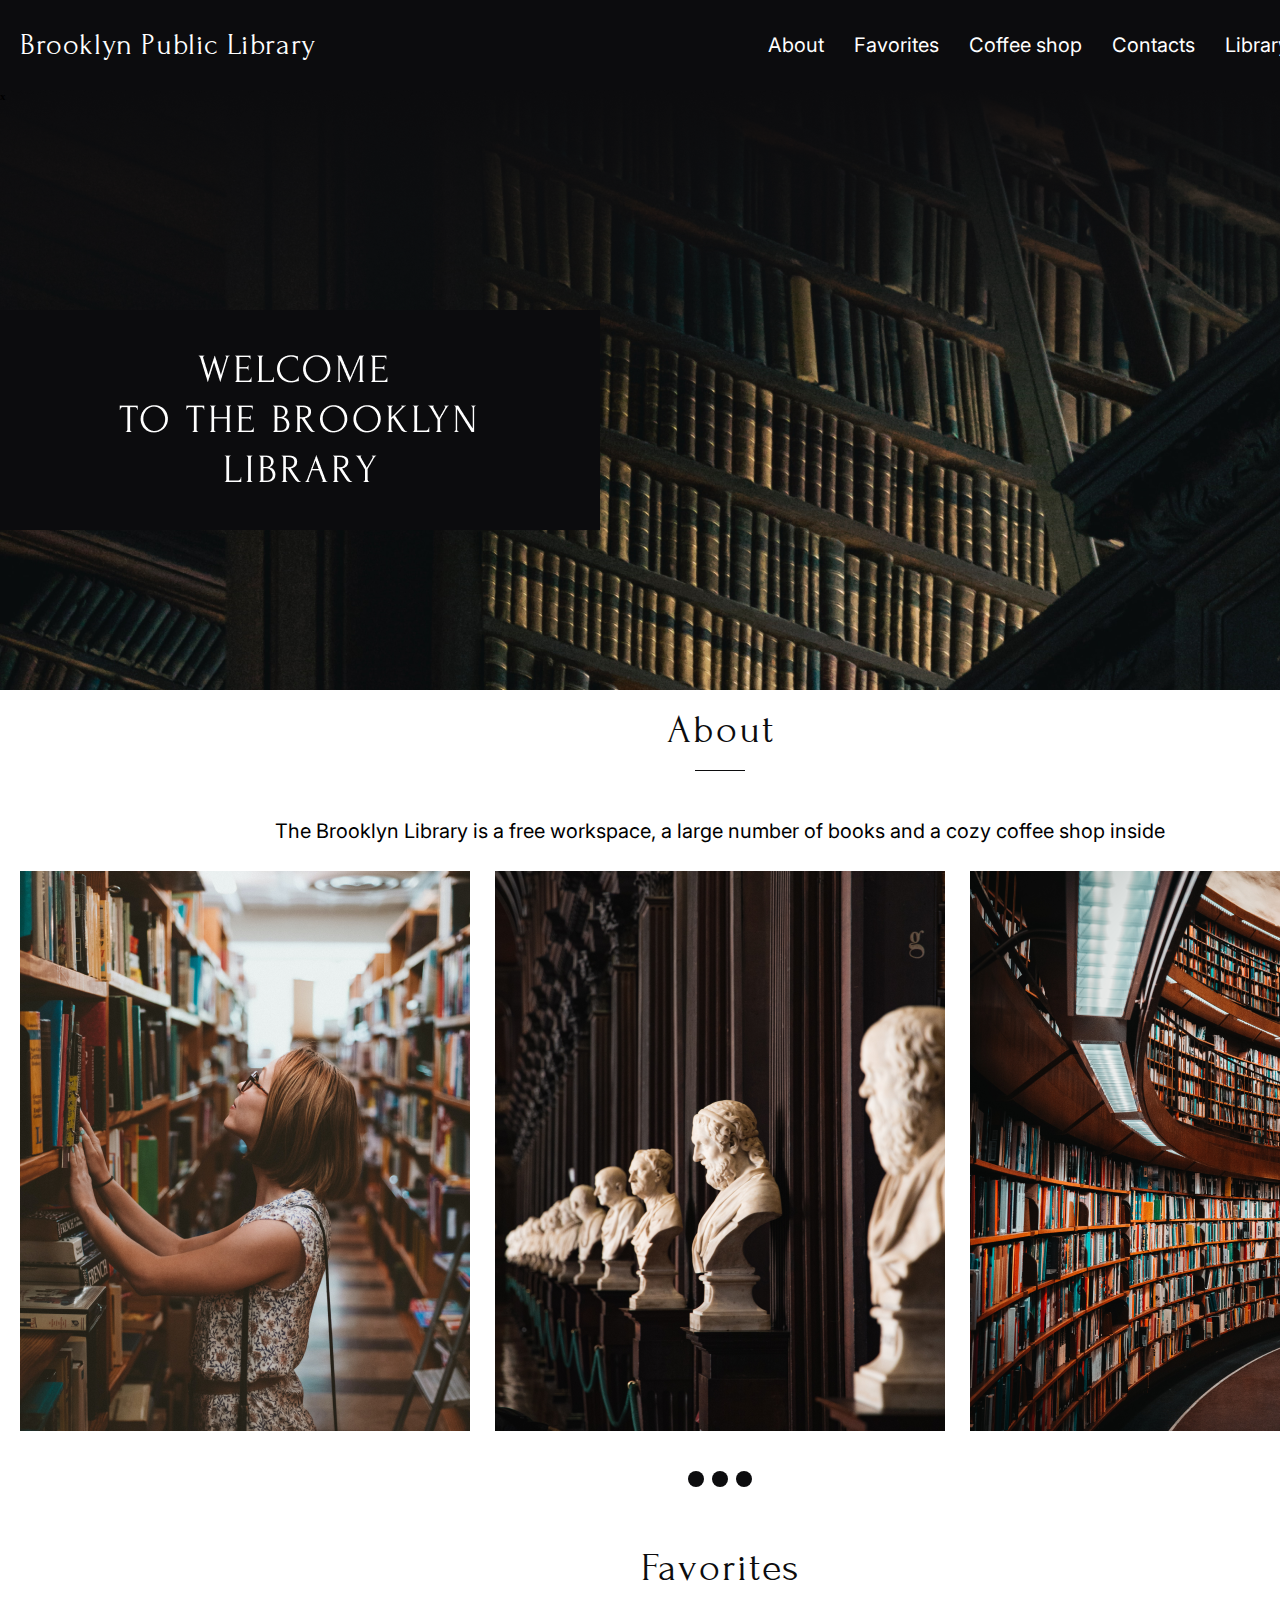
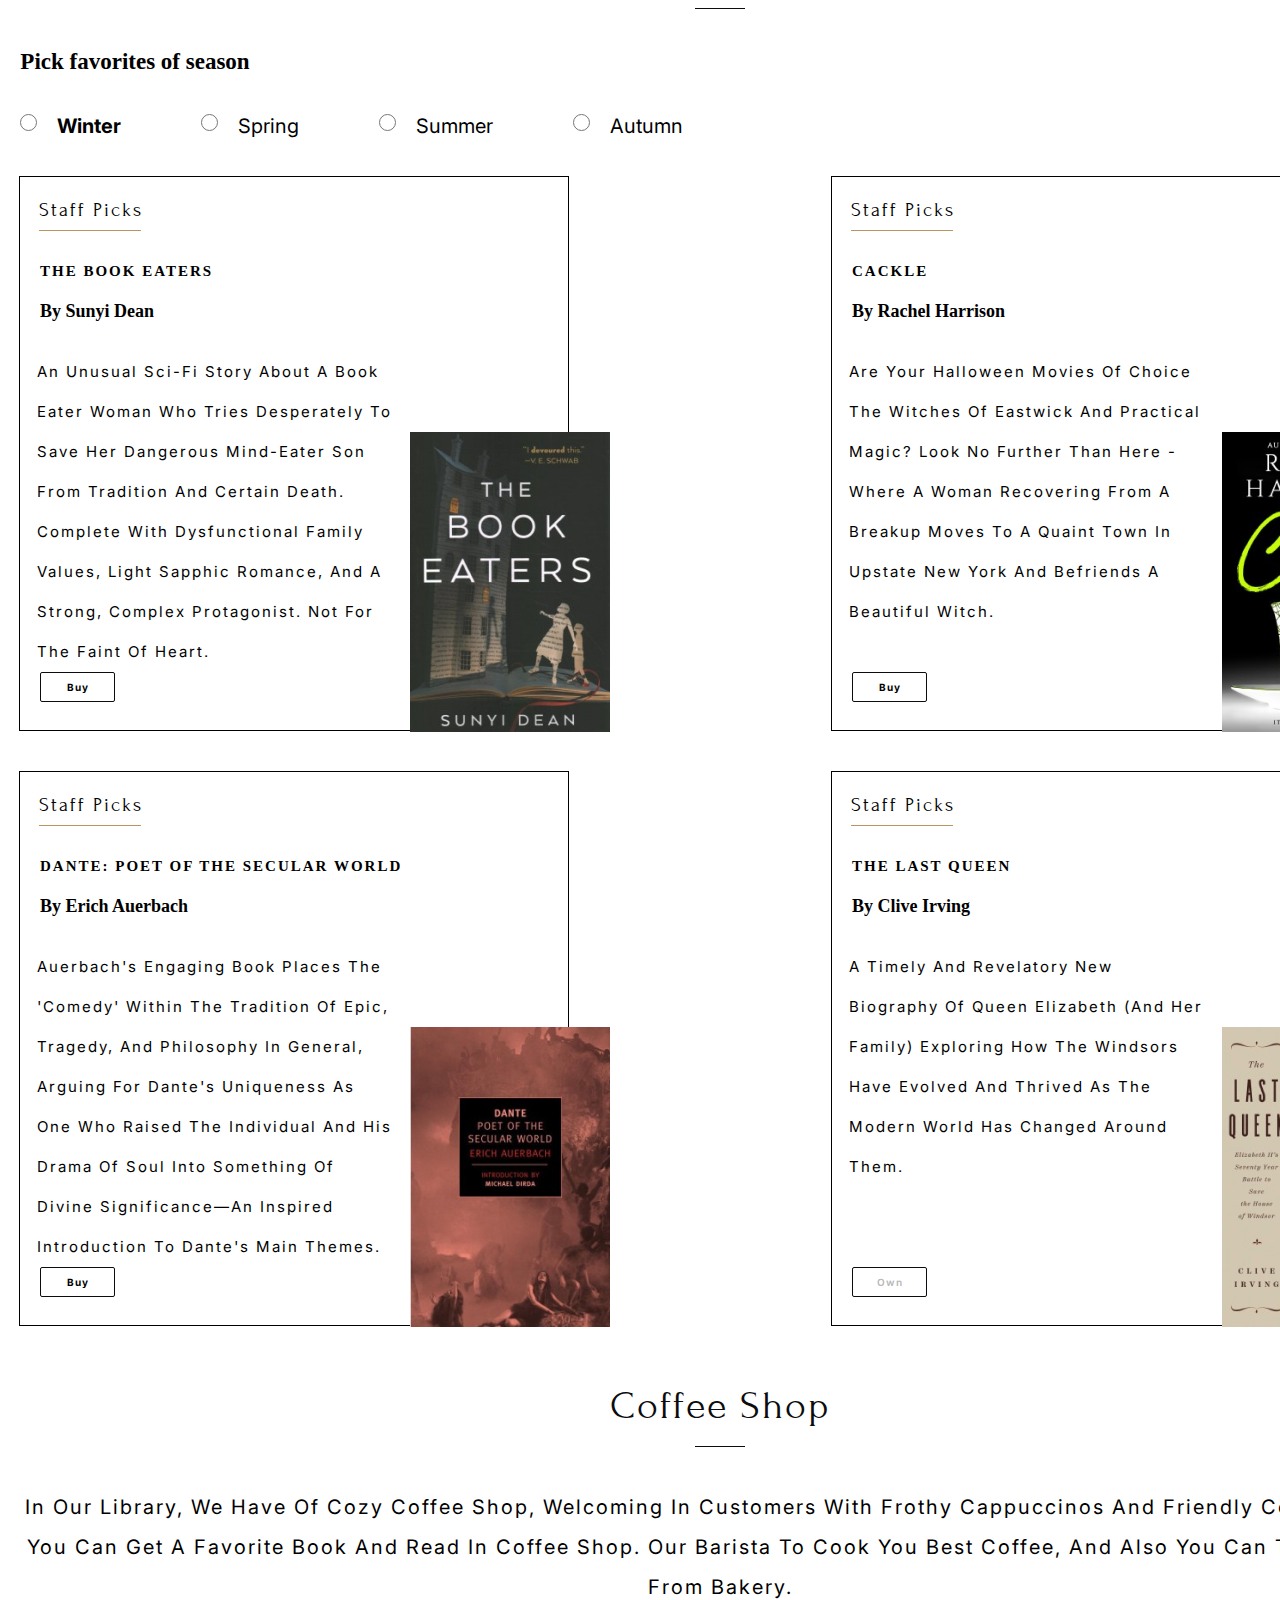
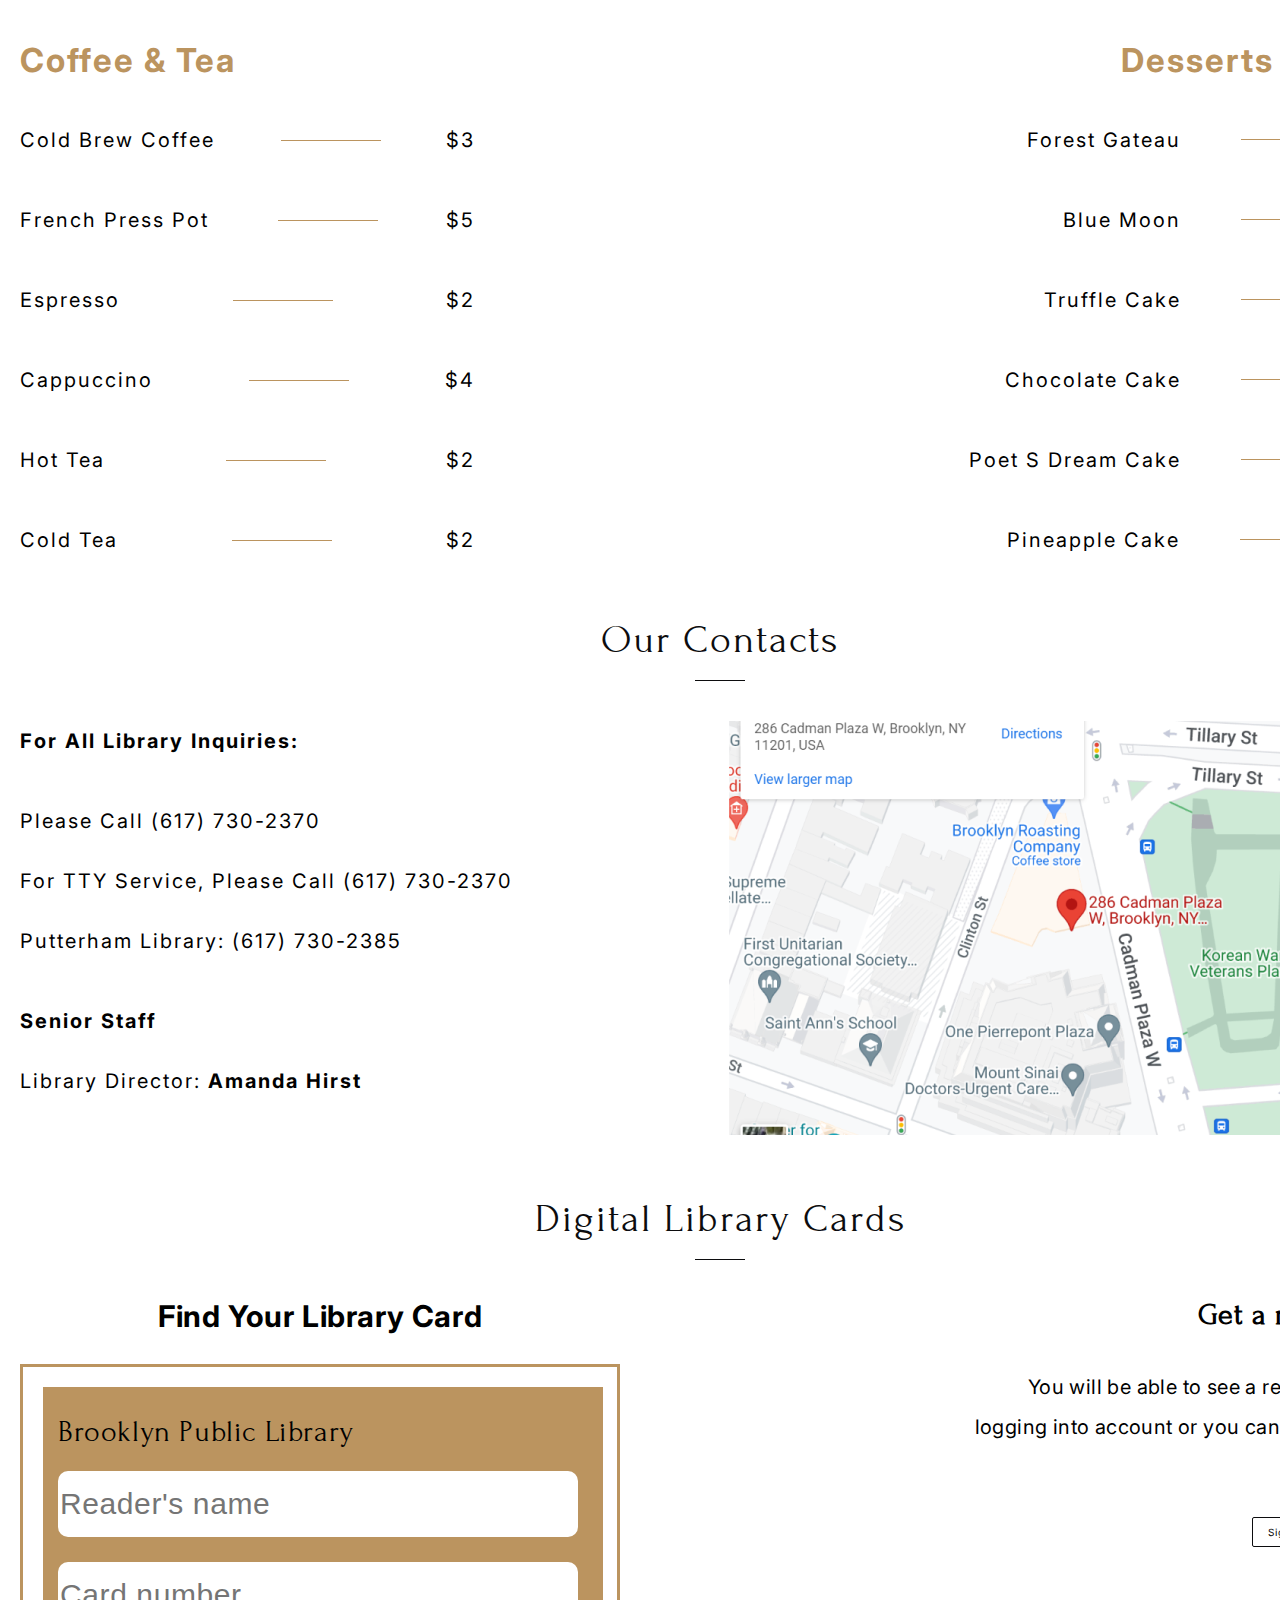
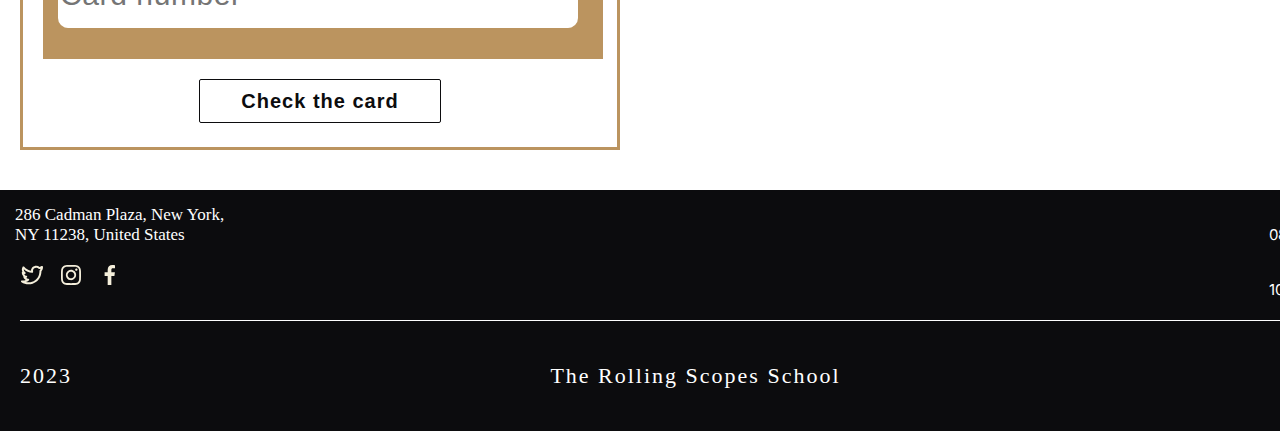
==== commit 069f4d9c: "refactor: change structure of the project. v1.0" ====
--- a/library/index.html
+++ b/library/index.html
@@ -11,7 +11,7 @@
     <title>Maket "PRO" verstall</title>
 </head>
 <body>   
-    <header>  <!--ТЗ:Блок хэдер-->               <!-- пустышка --> <!--ТЗ:секция№-->
+    <header>  <!--ТЗ:Блок хэдер-->              
         <div class="header"> 
             <h1>Brooklyn Public Library</h1>  <!--ТЗ:h1-->
             <nav>
@@ -23,7 +23,8 @@
                 <li><a href="#DigitalLibraryCards">Library Card</a></li>
             </ul>
             </nav>
-            <a class="icon-profile" href="https://rs.school/js/"><img src="./assets/svg/icon-profile.svg" alt="Icon" width="28" height="28" > </a>  
+            <a class="icon-profile" href="https://rs.school/js/"><img src="./assets/svg/icon-profile.svg" alt="Icon" width="28" height="28" > </a> 
+            <a class="menu" href=""><img src="assets/svg/burger.svg" alt="menu" width="45" height="20" ></a> 
         </div>
     </header>     
     <main>                        <!--ТЗ:Блок мэин-->  
@@ -34,70 +35,72 @@
             <div class="line"></div>
             <p>The Brooklyn Library is a free workspace, a large number of books and a cozy coffee shop inside </p>
             <div class="about__image">
-                <img src="./assets/img/image-1.png" alt="image" >
-                <img src="./assets/img/image-2.png" alt="image" >
-                <img src="./assets/img/image-3.png" alt="image" > 
-            </div>
-            <div class="about__pagination"><img src="./assets/svg/carousel-pagination.svg" alt="carousel" width="68" height="16" > </div> 
+                <a class="arrow"><img src="./assets/svg/carret-left.svg" alt="arrow" width="24" height="24"></a>
+                <img src="./assets/img/image-1.png" alt="image" class="imageone">
+                <img src="./assets/img/image-2.png" alt="image" class="imagenone">
+                <img src="./assets/img/image-3.png" alt="image" class="imagenone"> 
+                <a class="arrow"><img src="./assets/svg/carret-right.svg" alt="arrow"></a>
+            </div>
+            <div>
+                <div class="about__pagination">
+                    <span class="dot" onclick="currentSlide(1)"></span> 
+                    <span class="dot" onclick="currentSlide(2)"></span> 
+                    <span class="dot" onclick="currentSlide(3)"></span> 
+                    <span class="dotnone" onclick="currentSlide(4)" ></span> 
+                    <span class="dotnone" onclick="currentSlide(5)"></span> 
+                  </div>
+            </div>
         </section>
         <section class="favorites" id="favorites"><!--ТЗ:секция№3 favorites.-->
             <h2>Favorites</h2>
             <div class="line"></div>
             <p class="text">Pick favorites of season</p>
             <form class="favorites__bttn">
-                <label><input type="radio" name="sck"><b>Winter</b></label>
-                <label><input type="radio" name="sck">Spring</label>
-                <label><input type="radio" name="sck">Summer</label>
-                <label><input type="radio" name="sck">Autumn</label>
+                    <input type="radio" name="sck">
+                    <label><b>Winter</b></label>
+                    <input type="radio" name="sck">
+                    <label>Spring</label>
+                    <input type="radio" name="sck">
+                    <label>Summer</label>
+                    <input type="radio" name="sck">
+                    <label>Autumn</label>
                 </form>
 
                 <div class="favorites__item">
-                    <div class="bookone">
+                        <div class="bookone">
                         <span>Staff Picks</span>
-                        <div class="zagolovok">
                         <h3>The Book Eaters</h3>
                         <h4> By Sunyi Dean</h4>
+                        <p>An unusual sci-fi story about a book eater woman who tries desperately to save her dangerous mind-eater son from tradition and certain death. Complete with dysfunctional family values, light Sapphic romance, and a strong, complex protagonist. Not for the faint of heart.</p>
+                        <button>Buy</button>
                         <img src="./assets/img/book.png" alt="book" width="200" height="300">
-                        </div>
-                        <div class="textblock">
-                        <p>An unusual sci-fi story about a book eater woman who tries desperately to save her dangerous mind-eater son from tradition and certain death. Complete with dysfunctional family values, light Sapphic romance, and a strong, complex protagonist. Not for the faint of heart.</p></div>
-                        <button class="bttnone">Buy</button>
                     </div>
 
                     <div class="twobook">
                         <span>Staff Picks</span>
-                        <div class="zagolovok">
                         <h3>Cackle</h3>
                         <h4>By Rachel Harrison</h4>
+                        <p>Are your Halloween movies of choice The Witches of Eastwick and Practical Magic? Look no further than here - where a woman recovering from a breakup moves to a quaint town in upstate New York and befriends a beautiful witch. </p>
+                        <button>Buy</button>
                         <img src="./assets/img/book3.png" alt="book" width="200" height="300">
                     </div>
-                    <div class="textblock">
-                        <p>Are your Halloween movies of choice The Witches of Eastwick and Practical Magic? Look no further than here - where a woman recovering from a breakup moves to a quaint town in upstate New York and befriends a beautiful witch. </p></div>
-                        <button class="bttntwo">Buy</button>
-                    </div>
 
                     <div class="threebook">
-                        <span>Staff Picks</span>
-                        <div class="zagolovok">
+                        <span>Staff Picks</span> 
                         <h3>Dante: Poet of the Secular World</h3>
                         <h4> By Erich Auerbach</h4>
+                        <p>Auerbach's engaging book places the 'Comedy' within the tradition of epic, tragedy, and philosophy in general, arguing for Dante's uniqueness as one who raised the individual and his drama of soul into something of divine significance—an inspired introduction to Dante's main themes.</p>
+                        <button>Buy</button>
                         <img src="./assets/img/book2.png" alt="book" width="200" height="300">
                     </div>
-                    <div class="textblock">
-                        <p>Auerbach's engaging book places the 'Comedy' within the tradition of epic, tragedy, and philosophy in general, arguing for Dante's uniqueness as one who raised the individual and his drama of soul into something of divine significance—an inspired introduction to Dante's main themes.</p></div>
-                        <button class="bttnthree">Buy</button>
-                    </div>
 
                     <div class="fourhbook">
-                        <span>Staff Picks</span>
-                        <div class="zagolovok">
+                        <span>Staff Picks</span>       
                         <h3>The Last Queen</h3>
                         <h4> By Clive Irving</h4> 
+                        <p>A timely and revelatory new biography of Queen Elizabeth (and her family) exploring how the Windsors have evolved and thrived as the modern world has changed around them.</p>
+                        <button disabled class="bttnfour">Own</button>
                         <img src="./assets/img/book4.png" alt="book" width="200" height="300">
-                    </div>
-                    <div class="textblock">
-                        <p>A timely and revelatory new biography of Queen Elizabeth (and her family) exploring how the Windsors have evolved and thrived as the modern world has changed around them.</p></div>
-                        <button disabled class="bttnfour">Own</button>
                    </div>
         </div>
         </section>
@@ -105,12 +108,9 @@
             <h2>Coffee shop</h2>
             <div class="line"></div>
             <span>In our library, we have of cozy coffee shop, welcoming in customers with frothy cappuccinos and friendly conversation. you can get a favorite book and read in coffee shop. Our barista to cook you best coffee, and also you can try desserts from bakery.</span>
-                <div class="coffedeserts">
-                    <h3>Coffee & Tea</h3>
-                    <h3>Desserts & Cakes</h3>
-                 </div>
                     <div class="menu">
                     <div class="coffe">
+                       <h3>Coffee & Tea</h3>
                        <div class="spancoffe"><p>Cold Brew Coffee</p><div class="line2"></div><p>$3</p></div>
                        <div class="spancoffe"><p>French Press Pot</p><div class="line2"></div><p>$5</p></div>
                        <div class="spancoffe"><p>Espresso</p><div class="line2"></div><p>$2</p></div>
@@ -119,6 +119,7 @@
                        <div class="spancoffe"><p>Cold tea</p><div class="line2"></div><p>$2</p></div>
                     </div>
                     <div class="deserts">
+                        <h3>Desserts & Cakes</h3>
                         <div class="spandeserts"><p>Forest Gateau</p><div class="line2"></div><p>$16</p></div>
                         <div class="spandeserts"> <p>Blue Moon</p><div class="line2"></div><p>$16</p></div>
                         <div class="spandeserts"><p>Truffle Cake</p><div class="line2"></div><p>$15</p></div>
@@ -151,7 +152,7 @@
             <div class="digital">
                 <div class="digitalleft">
                     <h3>Find your Library card</h3>
-                        <div class="digitalborder">
+                    <div class="digitalborder">
                         <div class="digitalbackgroung">
                     <p>Brooklyn Public Library</p>
                     <form>
@@ -160,7 +161,7 @@
                     </form>
                          </div>
                     <button>Check the card</button>
-                        </div>
+                    </div>
                 </div>
                 <div class="digitalright">
                     <h4>Get a reader card</h4>
@@ -182,7 +183,7 @@
                 <li><a href="https://www.instagram.com/"><img src="./assets/svg/u-instagram.svg" alt="instagram"></a></li>
                 <li><a href="https://ru-ru.facebook.com/"><img src="./assets/svg/u-facebook-f.svg" alt="u-facebook-f"></a></li>
                     </ul>
-                    
+        
             </div>
             <div class="topright">
                 <p >Mon - Fri<br>
--- a/library/style.css
+++ b/library/style.css
@@ -1,10 +1,22 @@
 *{                      
     border: 0;
+    margin: 0;
+    box-sizing: border-box;  
+}
+/*Правило для всей странички*/
+html{
+    scroll-behavior: smooth;
     margin: 0 auto;
-    max-width: 1440px; 
-    box-sizing: border-box;  
-}
-/*Правило для всей странички*/
+    width: 1440px; width: 100%; max-width: 1440px;
+    
+   
+}
+@media screen and (max-width: 768px){
+    html{
+        width: 768px; width: 100%; max-width: 768px;
+        overflow-x: hidden;
+    }
+}
 .line{
     width: 50px;
     height: 1px;
@@ -26,8 +38,13 @@
     margin-top:20px;
     margin-left: auto; margin-right: auto; 
 }
-body{
-    min-height: 100vh;
+a{
+    color: #FFF;
+    cursor: pointer;
+    text-decoration: none;
+}
+button:hover{
+    cursor: pointer;
 }
 /*HEAD*/
 .header{  
@@ -60,15 +77,34 @@
     gap: 30px;
     white-space:nowrap;
     text-align: center;
-}
-.header li:hover{            /*Эффект ховера по тз*/
-    border-bottom: 3px solid #ffffff;
-    cursor: pointer;
+    
+}
+.header li:hover{          
+    border-bottom: 3px solid #ffffff;   
 }
 .icon-profile{
     width: 28px;
     height: 28px;
     margin-top:31px; margin-left: 40px;
+}
+header .menu{
+    display: none;
+}
+@media screen and (max-width: 768px){
+    .header{
+        width: 768px;
+    }
+    .header ul{ 
+        display: none;
+    }
+    .icon-profile{
+        margin-left:321px;
+    }
+    header .menu{
+        display: block;  
+        margin-top: 28px; margin-left: 40px;
+        width: 45px;
+    }
 }
 /*End head*/
 /*Погнало тело*/
@@ -78,10 +114,14 @@
     width: 1440px;
     margin:0;
 }
+@media screen and (max-width: 768px){
+    main{
+        width: 768px;
+    }
+    }
 main .welkome{ 
     background-image: url('./assets/img/welcome.png');
     background-color: #c7b39b;
-    background-size: no-repeat;
     height: 600px;
     width: 1440px;    
 }
@@ -106,13 +146,74 @@
     justify-content: space-between;
     margin-left: 20px; margin-right: 20px;
     flex-shrink: 0;
-    
-    
-
-
+}
+.arrow{
+    display: none;
 }
 main .about__pagination{ 
+    text-align:center;
     margin: 40px 686px 40px 686px;
+    white-space: nowrap;
+}
+.dot{
+    cursor: pointer;
+    height: 16px; width: 16px;
+    margin: 0 2px;
+    background-color: #0C0C0E;
+    border-radius: 50%;
+    display: inline-block;
+}
+.dot:hover {
+    background-color: #BB945F;
+  }
+@media screen and (max-width: 768px){
+    main .welkome{
+        width: 768px; height: 600px; 
+        background-image: url('./assets/img/welcomeTablet.png');
+    }
+    main .about{
+        width: 768px; 
+        display:flex;
+        flex-direction: column;
+        align-content: center;  
+        justify-content: center;
+        align-self: center;
+        align-items: center;
+    }
+    main .about p{
+        display: block;
+        width: 728px;height: 80px;
+        margin-left: 20px;
+        text-align: center;
+    }
+    main .about__image{
+        width: 614px;
+        margin-top:20px;
+        justify-content: space-between;
+    }
+    .arrow{
+       display:block;
+       width: 24px;
+       height: 24px;
+       border-radius: 3px 0 0 3px;
+       margin-top: 288.5px;
+    }
+    .imagenone{
+        display:none;
+    }  
+    main .about__pagination{
+        margin-top:25px;  
+        width: auto;
+        margin: 25px 0 0 0;
+    }
+    .dotnone{
+        cursor: pointer;
+        height: 16px; width: 16px;
+        margin: 0 2px;
+        background-color: #0C0C0E;
+        border-radius: 50%;
+        display: inline-block;
+    }
 }
 /*favorites*/
 main .favorites{ 
@@ -126,25 +227,35 @@
 }
 .text{
     width: 234px; height: 24px;
-    margin-top: 40px; margin-left: 18px; margin-bottom: 40px;
+    margin-top: 40px; margin-left: 18px; margin-bottom: 41px;
     text-align: center;
     font-weight: 700;
     white-space:nowrap;
     line-height: normal;
     font-size: 23px;
 
-}
-main .favorites__bttn label, input{ /*Доработай*/
+
+}
+.favorites__bttn { /*Доработай*/
      display:inline-flex;
      flex-direction: row;
-     gap: 20px;
-     font-size: 24px;
-     height: 24px; width: auto;
-     margin-left:10px; margin-right: 90px ;
-     line-height: normal;
+}
+.favorites__bttn input{ 
+    width: 17px; height: 17px;
+    margin-left:20px;
+    stroke-width: 2px;
+    stroke: #000;
+    }
+.favorites__bttn label{
+ margin-right: 60px;
+ font-family: Inter;
+ font-size: 20px;
+ line-height: normal;
+ margin-left:20px;
+ line-height: normal;
 }
 /*Общие favorit*/
-main .favorites__item{
+ .favorites__item{
    margin-top: 38px; margin-left: 19px; margin-right: 59px;
     flex-shrink: 0;
     box-sizing: border-box;
@@ -155,7 +266,7 @@
     flex-wrap: wrap;
     text-align: left;
 }
-main .favorites__item span{
+.favorites__item span{
     display:block;
     width: 102px;    
     margin-top: 13px; margin-left: 19px;
@@ -167,26 +278,23 @@
     white-space: nowrap;
     border-bottom: 1px #BB945F solid ;
 }
-.zagolovok{
-    margin-left:19px; margin-top: 20px;
-    height: 80px; 
-    font-family: Inter;
-    font-weight: 700;
-    line-height: 40px;
-    letter-spacing: 2px;
-}
-.zagolovok h3{
+.favorites__item h3{
+    color: #000;
+    margin-top:20px; margin-left:20px;
     font-weight: 700;
     font-size: 15px;
     text-transform: uppercase;
-}
-.zagolovok h4{
+
+}
+.favorites__item h4{
+    color: #000;
+    margin-top:10px; margin-left:20px;
     font-weight: 700;
-    font-size: 15px;
+    font-size: 18px;
     text-transform: capitalize;
 }
-main .textblock p{
-    margin-top:17px; margin-left: 17px;
+ .favorites__item p{
+    margin-top:30px; margin-left: 17px;
     width: 355px; height: 320px;
     font-size: 15px;
     display:inline-block;
@@ -196,8 +304,9 @@
     letter-spacing: 2px;
     text-transform: capitalize;
     white-space: pre-wrap;
-}
-main .favorites__item button{
+    
+}
+.favorites__item button{
     width: 75px;  height: 30px;
     flex-shrink: 0;
     text-align: center;
@@ -208,77 +317,61 @@
     border: 1px solid #0C0C0E;
     border-radius: 2px;
     padding: 1px 1px 1px 1px;
+    display: block;
+    margin-left: 20px; 
+    font-size: 10px;
+    letter-spacing: 1px;  
+}
+.favorites__item button:hover{
+    background-color: #BB945F;
+}
+.favorites__item img{
+    display: block;
+    margin-left: 390px; margin-top: -270px;
+}
+@media screen and (max-width: 768px){
+main .favorites{
+   margin-top: 0px;
+   width: 768px;
+   display: flex;
+   flex-direction: column;
+}
+main .favorites__item{
+    display:flex;
+    justify-content: center;
+    
+}
 }
 /*Блок с книжками*/
 /*1*/
 main .bookone{border: 1px solid #000;
    width: 550px; height: 555px; flex-shrink: 0;
    margin-bottom:40px;
-   display: block;
-}
-main .bookone img{
-    display: block;
-    margin-left: 369px; margin-top: 100px;
-}
-main .bttnone{
-    display: block;
-    margin-left: 17px; margin-top: 17px;
-    font-size: 10px;
-    letter-spacing: 1px;   
+   display: flex;
+   flex-direction: column;
 }
 /*2*/
 main .twobook{border: 1px solid #000;
     display: block;
-    width: 550px; height: 555px; flex-shrink: 0;
-    
-}
-main .twobook img{
-   display: block;
-    margin-left: 369px; margin-top: 100px; 
-    
-}
-main .bttntwo{
-    display: block;
-    margin-left: 17px; margin-top: 17px;
-    font-size: 10px;
-    letter-spacing: 1px;
+    width: 550px; height: 555px; flex-shrink: 0; 
+    margin-bottom:40px;
 }
 /*3*/
 main .threebook{border: 1px solid #000;
     width: 550px; height: 555px; flex-shrink: 0;
     display: block;
-}
-main .threebook img{
-    display: block;
-    margin-left: 369px; margin-top: 100px; 
-}
-main .bttnthree{
-    display: block;
-    margin-left: 17px; margin-top: 17px;
-    font-size: 10px;
-    letter-spacing: 1px;
+    margin-bottom:40px;
 }
 /*4*/
 main .fourhbook{border: 1px solid #000;
     width: 550px; height: 555px; flex-shrink: 0;
     display: block;
-}
-main .fourhbook img{
-    display: block;
-    margin-left: 369px; margin-top: 100px; 
-}
-main .bttnfour { border: 1px solid #BB945F;
-    color: #BB945F;
-    display: block;
-    margin-left: 17px; margin-top: 17px;
-    font-size: 10px;
-    letter-spacing: 1px; 
-    
+    margin-bottom:40px;
 }
 /*coffe shop*/
 .coffeshop h2{
     display: block;
-    margin-top:60px; 
+    margin-top:20px; 
 }
 .coffeshop span{
     display: block;
@@ -291,8 +384,7 @@
     text-align: center;
     text-transform: capitalize;
 }
-
-.coffedeserts {
+h3{
     display: flex;
     height: 40px;
     justify-content: space-between;
@@ -312,8 +404,7 @@
     text-transform: capitalize;
     letter-spacing: 2px;
     text-align: center;
-    justify-content: space-between;
-    
+    justify-content: space-between;  
 }
 .coffe{
    width: 50%; 
@@ -325,8 +416,10 @@
 }
 .deserts{
     width: 50%; 
-    font-size: 20px;
-}
+    font-size: 20px; 
+}
+.deserts h3{
+    float: right;}
 .spancoffe{
     display: inline-flex;
     width: 100%; height: 40px; width: 455px ;
@@ -354,12 +447,53 @@
     margin-top: 20px; margin-bottom: 20px;
     text-align: center; 
 }
+@media screen and (max-width: 768px){
+    .coffeshop{
+    display:flex;
+    flex-direction: column;
+    justify-content: center;
+    width: 768px; 
+    margin-top:10px;
+    }
+    .coffeshop h2{
+        margin-top:10px;
+    }
+    .coffeshop span{
+        height: 200px;
+        margin-bottom:20px;
+    }
+    .menu{
+        margin-top: -10px;
+        display: flex;
+        flex-direction: column;
+        align-items: center;
+        
+    }
+    .coffe{
+        width: 100%;
+        display: inline-flex;
+        flex-direction: column;
+        justify-content: center;
+        align-items: flex-start;
+    }
+    .deserts h3{
+        float: right;
+    }
+    .deserts{
+        width: 100%; 
+        float: right;
+        padding-right: 50px;
+    }   
+ }
+
 /*КОНТАТЫ*/
+.OurContacts a{
+    color:#000;
+}
 .OurContacts h2{
    width: 240px; height: 40px;
    white-space: nowrap;
    margin-top: 60px;
-
 }
 .contactmap{
     display: flex;
@@ -381,6 +515,24 @@
 .map{
     width: 50%; 
 }
+@media screen and (max-width: 768px){
+    .OurContacts h2{
+        margin-top: 68px;
+    }
+   .OurContacts{
+        width: 728px;
+        display:flex;
+        flex-direction: column;
+        flex-wrap: wrap;
+        justify-content: center;
+        white-space: nowrap;
+    }
+    .contactmap{
+        display:flex;
+        flex-direction: column;
+    }
+}
+
 /*END CONTACTS*/
 /*Digital Library Cards*/
 .DigitalLibraryCards h2{
@@ -405,6 +557,7 @@
     line-height: normal;
     font-family: Inter;
     white-space: nowrap;
+    color: #000;
 }
 .digitalborder {
     border: 3px solid #BB945F;
@@ -412,11 +565,8 @@
     height: 386px;
     flex-shrink: 0;
     margin-left: 20px;
-    display: flex;
+    display: flex;  
     flex-direction: column;
-    align-content: center;
-    justify-content: space-between;  
-    box-sizing: border-box;
 }
 .digitalbackgroung{
     background: #BB945F;
@@ -425,27 +575,36 @@
     flex-shrink: 0;
     margin: 20px 20px 0 20px;
     display: flex;
-    align-items: center;
- 
+    flex-direction: column; 
+    padding:20px 20px 20px 15px;
 }
 .digitalbackgroung p{
     font-family: Forum;
     line-height: 50px;
     letter-spacing: 0.6px;
-    padding: 20px 246px 202px 20px;
     font-size: 30px;
-    white-space:nowrap;
-}
-.digitalbackgroung input{ /*Доработай*/
-    width: 520px;
-    height: 66px;
+    white-space: nowrap;
+    display:block;
+    width: 294px; height: 50px;  
+}
+.digitalbackgroung form{
+    display: flex;
+    flex-direction: column;
+    align-self: center;
+    margin-top: 14px; 
+    height: 163px; width: 100%;
+}
+.digitalbackgroung input{ 
+    background-color: #FFF; font-size: 30px;
+    width: 520px; height: 66px;
+    line-height: 50px;
+    letter-spacing: 0.6px;
     flex-shrink: 0;
     border-radius: 10px;
     display: flex;
     flex-direction: column;
-    margin-top: 30px; margin-bottom: -20px;
-    margin-left: -555px;    
-
+    margin-bottom: 25px;
+    
 }
 .digitalborder button{
     border-radius: 2px;
@@ -457,8 +616,11 @@
     letter-spacing: 1px;
     width: 242px; height: 44px;
     margin-left: 176px; 
-    margin-bottom: 30px;  
+    margin-top: 20px;
     background: #FFF;
+}
+.DigitalLibraryCards button:hover{
+    background-color: #BB945F;
 }
 /*Правая сорона*/
 .digitalright{
@@ -507,6 +669,57 @@
 .bttnlog{
     margin-top: -30px;
     margin-right: 17px; 
+}
+@media screen and (max-width: 768px){
+    /*Верх*/
+.DigitalLibraryCards{ 
+    display:flex;
+    width: 768px;
+    flex-direction: column;
+    justify-content: center;   
+}
+.DigitalLibraryCards h2{
+    margin-top: 35px;
+}
+.digital{
+    flex-direction: column;
+    align-items: center;
+
+}
+.digitalleft{
+    width: 100%;
+}
+.digitalleft h3{
+    margin-left: 222px;
+}
+.digitalborder{
+    margin-left: 84px;
+}
+/*Низ*/
+.digitalright{
+    width: 100%;
+    text-align: center;
+}
+.digitalrightbttm{
+    display:flex;
+    align-items: center;
+}
+.digitalright h4{
+    margin-top: 20px;
+}
+.digitalrightbttm p{
+    width: 600px;
+    text-align: center;
+    margin-top: 5px;
+}
+.bttnsign{
+    margin-top: 40px;
+    margin-right: 95px;
+}
+.bttnlog{ 
+    margin-right: -95px;
+}
+
 }
 /*Конец мэйна*/
 /*Идем в подвал*/
@@ -533,7 +746,7 @@
     height: 24px;
     margin-top: 18px; margin-left: -20px;
 }
-.topleft p{
+.topleft p{ 
     width: 229px; height: 40px;
     margin-top:15px; margin-left:15px;
     line-height: 20px;
@@ -550,9 +763,10 @@
     letter-spacing: 0.4px;
     line-height: 20px;
     text-align: right;
-   margin-left: 549px;
-    margin-top: 20px;
+    margin-left: 549px;
+    margin-top: 15px;
     white-space: nowrap;
+    color:#FFF;
 }
 .line3{
     width: 1400px;
@@ -571,14 +785,18 @@
     letter-spacing: 2px;
     margin-left: 20px; margin-right: 20px;
 }
+@media screen and (max-width: 768px){
+    .footer{
+        width: 768px;
+    }
+    .topright p{      
+        float:right;
+        margin-right: 30px;
+    }
+    
+}
 /*Happy end, наверное..*/
 
-@media (max-width: 900px) {
-    .body{
-      width: 100%;
-      
-    }
-  }
 
 
 
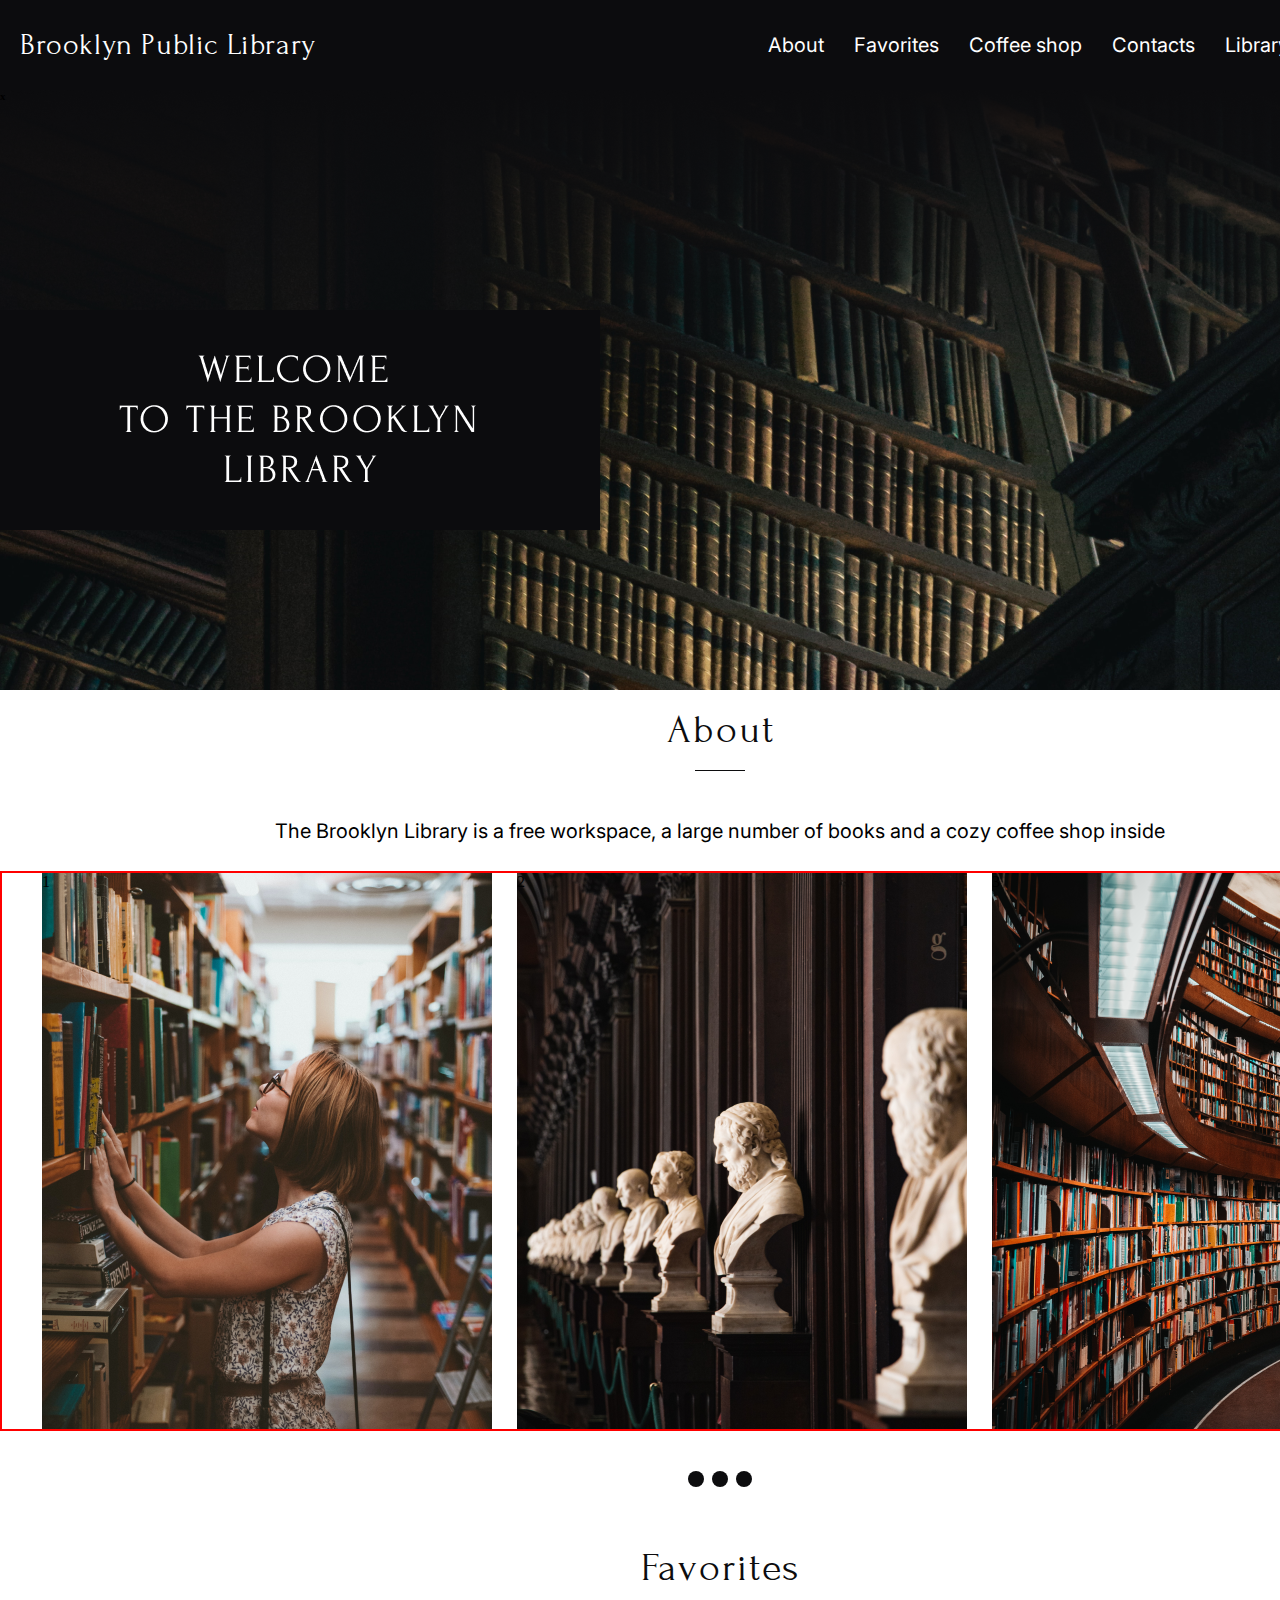
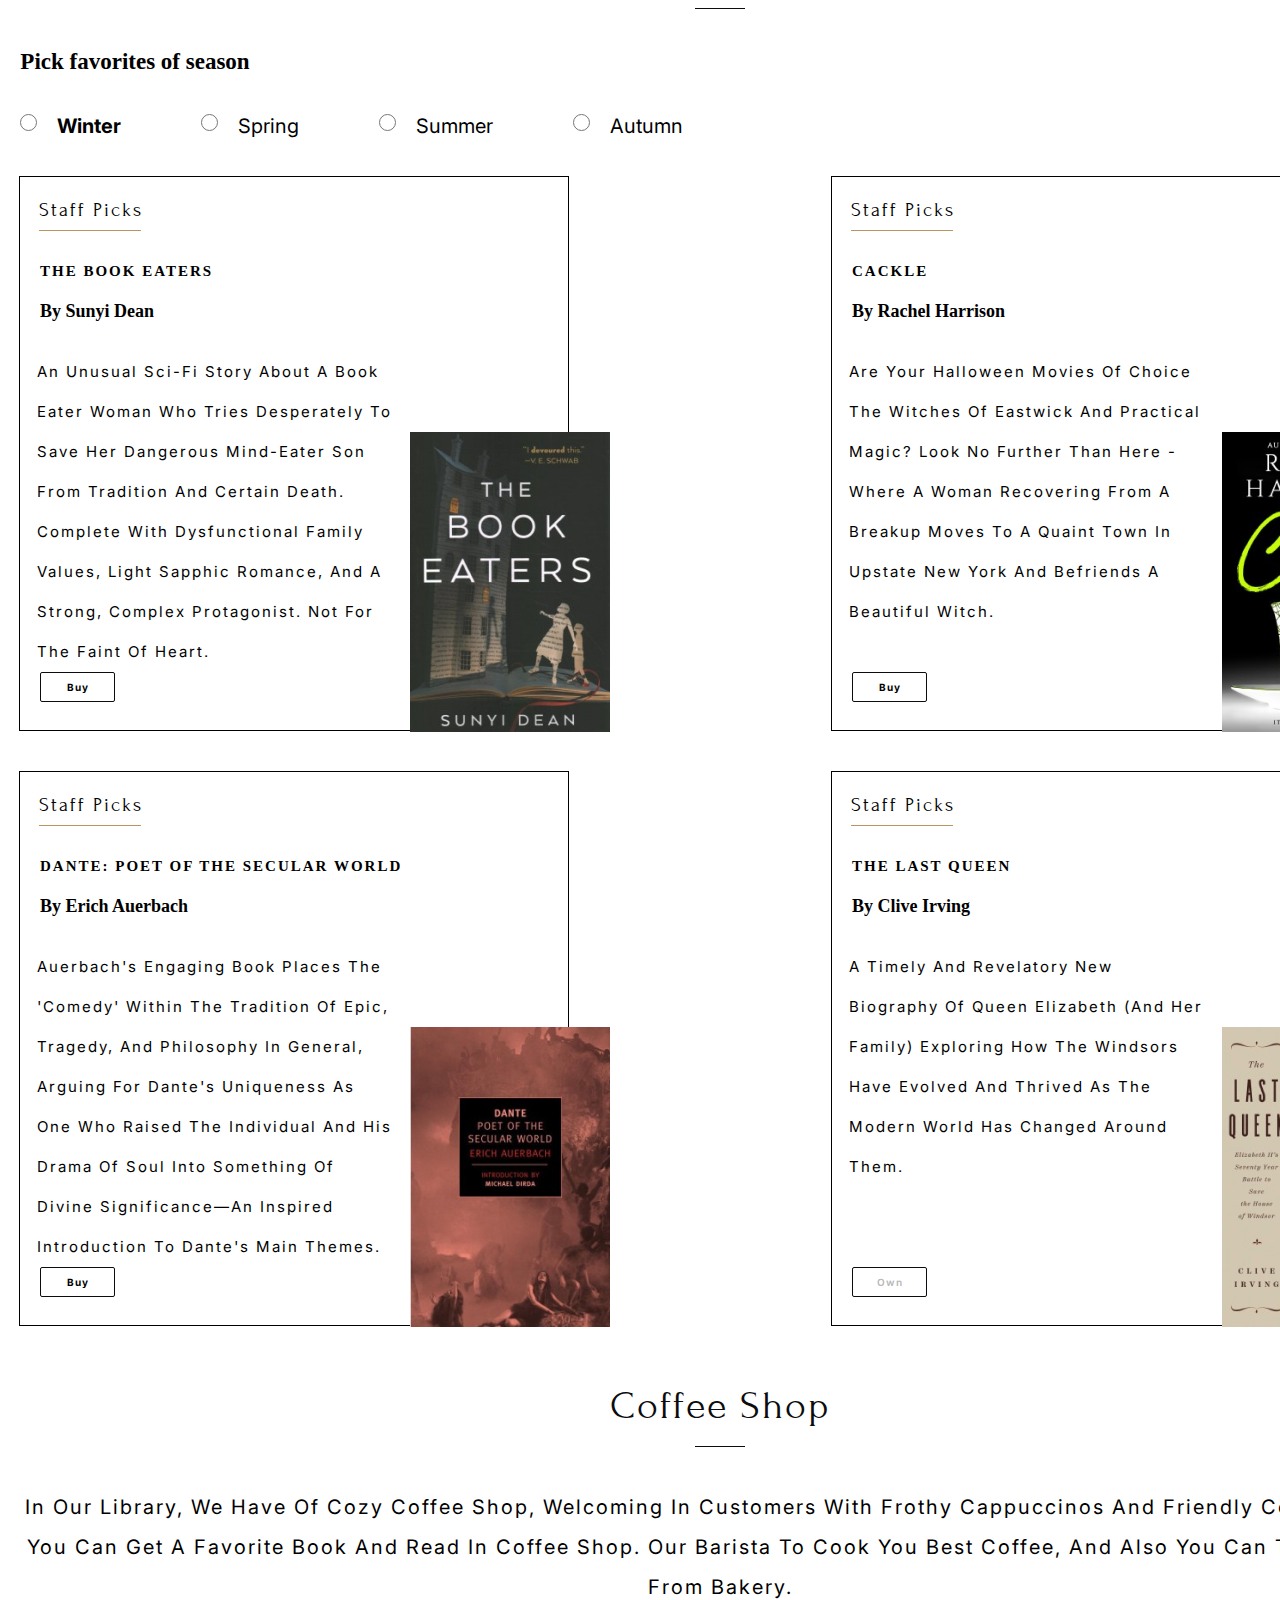
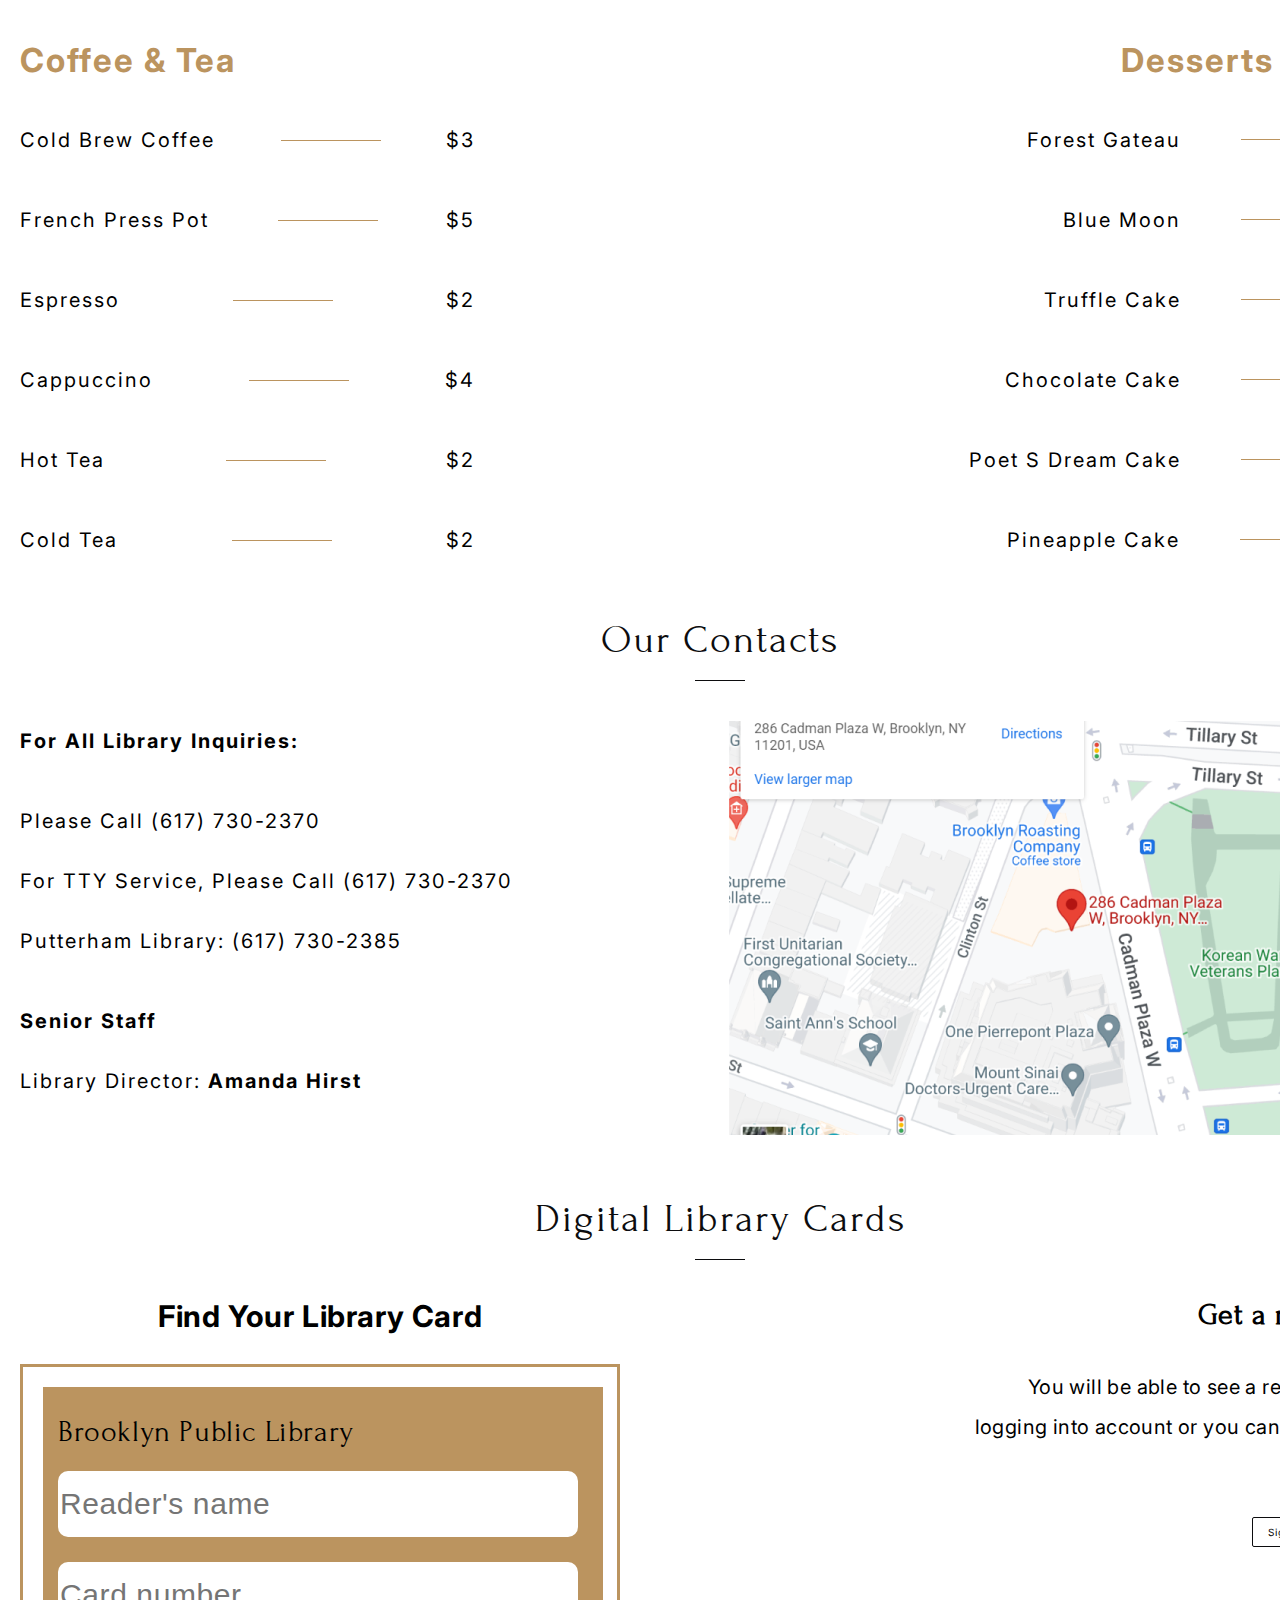
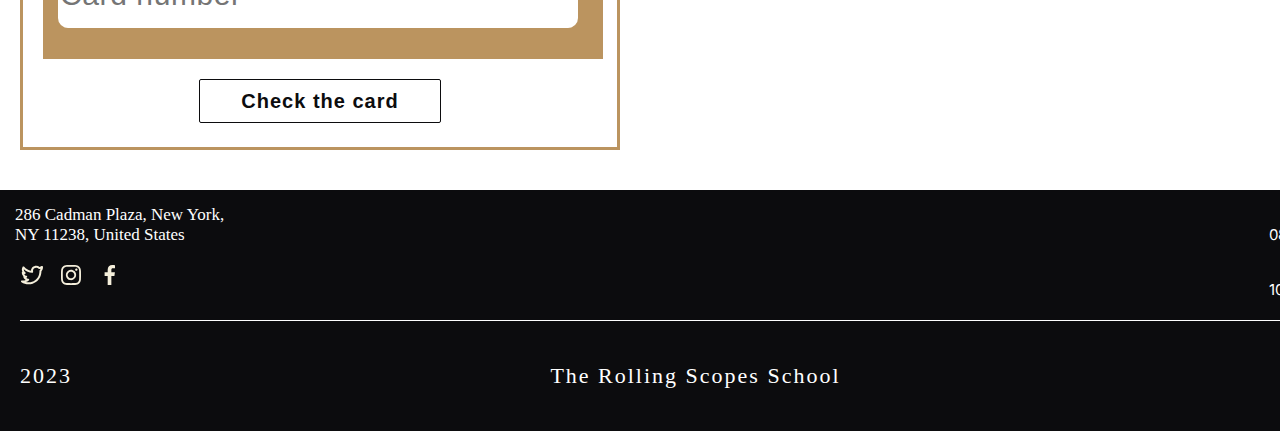
==== commit 908b3bc1: "feat: add button" ====
--- a/library/index.html
+++ b/library/index.html
@@ -7,24 +7,30 @@
     <link href="https://fonts.googleapis.com/css2?family=Forum&family=Inter&display=swap" rel="stylesheet"> 
     <link href="https://fonts.googleapis.com/css2?family=Forum&display=swap" rel="stylesheet">
     <link type="image/png" sizes="16x16" rel="icon" href="./assets/svg/icons8-главная-16.png">
-    <script src="./index.js"></script>
     <title>Maket "PRO" verstall</title>
 </head>
 <body>   
     <header>  <!--ТЗ:Блок хэдер-->              
         <div class="header"> 
             <h1>Brooklyn Public Library</h1>  <!--ТЗ:h1-->
+            <input type="checkbox"  id="burger">
+            <label for="burger"></label>
             <nav>
-            <ul style="list-style: none">
-                <li><a href="#about">About</a></li>
-                <li><a href="#favorites">Favorites</a></li>
-                <li><a href="#coffeshop">Coffee shop</a></li>
-                <li><a href="#Contacts">Contacts</a></li>
-                <li><a href="#DigitalLibraryCards">Library Card</a></li>
-            </ul>
+                <ul>
+                    <li><a href="#about">About</a></li>
+                    <li><a href="#favorites">Favorites</a></li>
+                    <li><a href="#coffeshop">Coffee shop</a></li>
+                    <li><a href="#Contacts">Contacts</a></li>
+                    <li><a href="#DigitalLibraryCards">Library Card</a></li>
+                </ul>     
             </nav>
-            <a class="icon-profile" href="https://rs.school/js/"><img src="./assets/svg/icon-profile.svg" alt="Icon" width="28" height="28" > </a> 
-            <a class="menu" href=""><img src="assets/svg/burger.svg" alt="menu" width="45" height="20" ></a> 
+            <a class="icon-profile"><img src="./assets/svg/icon-profile.svg" alt="Icon" width="28" height="28" > </a> 
+            <div class="menu-profile">
+                <p class="menu-profile__title">Profile</p>
+                <div class="line4"></div>
+                <a class="login">Log In</a>
+                <a class="register">Register</a>
+            </div>
         </div>
     </header>     
     <main>                        <!--ТЗ:Блок мэин-->  
@@ -34,18 +40,25 @@
             <h2>About</h2>
             <div class="line"></div>
             <p>The Brooklyn Library is a free workspace, a large number of books and a cozy coffee shop inside </p>
-            <div class="about__image">
-                <a class="arrow"><img src="./assets/svg/carret-left.svg" alt="arrow" width="24" height="24"></a>
-                <img src="./assets/img/image-1.png" alt="image" class="imageone">
-                <img src="./assets/img/image-2.png" alt="image" class="imagenone">
-                <img src="./assets/img/image-3.png" alt="image" class="imagenone"> 
-                <a class="arrow"><img src="./assets/svg/carret-right.svg" alt="arrow"></a>
+
+            <div class="carousel" id="carousel">
+                <button class="arrow prew"><img src="./assets/svg/carret-left.svg" alt="arrow" width="24" height="24"></button>
+                <div class="gallery">
+                <ul>
+                <li><img src="./assets/img/image-1.png" alt="image"></li>
+                <li><img src="./assets/img/image-2.png" alt="image"></li>
+                <li><img src="./assets/img/image-3.png" alt="image"></li> 
+                <li><img src="./assets/img/image-4.png" alt="image"></li> 
+                <li><img src="./assets/img/image-5.png" alt="image"></li>
+                </ul> 
+                </div>
+                <button class="arrow next"><img src="./assets/svg/carret-right.svg" alt="arrow"></button>
             </div>
             <div>
                 <div class="about__pagination">
-                    <span class="dot" onclick="currentSlide(1)"></span> 
-                    <span class="dot" onclick="currentSlide(2)"></span> 
-                    <span class="dot" onclick="currentSlide(3)"></span> 
+                    <span class="dot onedot"></span> 
+                    <span class="dot twodot"></span> 
+                    <span class="dot treedot" onclick="currentSlide(3)"></span> 
                     <span class="dotnone" onclick="currentSlide(4)" ></span> 
                     <span class="dotnone" onclick="currentSlide(5)"></span> 
                   </div>
@@ -199,8 +212,108 @@
             <a href="https://github.com/AnShulia"><p>Nastassia</p></a>
             </div>
         </div>
-
     </footer>
-    
+
+
+<!--OPEN MODAL LOGIN-->
+    <div class="modal-login">
+        <img src="./assets/svg/close-btn.svg" alt="bttn-close" class="bttn-close">
+        <h2>LOGIN</h2>
+        <label for="">E-mail or readers card</label>
+        <input type="text" id="">
+        <label for="">Password</label>
+        <input type="password" id="">
+        <button class="open-myprofile">Log In</button>
+        <p>Dont have an account?</p>
+        <p>Register</p>  
+    </div>
+<!--OPEN MODAL REGISTER-->
+    <div class="modal-register">
+        <img src="./assets/svg/close-btn.svg" alt="bttn-close" class="bttn-close">
+        <h2>Register</h2>
+        <label for="f-name">First name</label>
+        <input type="text" id="f-name">
+        <label for="l-name">Last name</label>
+        <input type="text" id="l-name">
+        <label for="">E-mail</label>
+        <input type="text" id="">
+        <label for="">Password</label>
+        <input type="password" id="">
+        <button class="open-myprofile">Sign Up</button>
+        <p>Already have an account?</p>
+        <p>Login</p>
+    </div>
+<!--OPEN MODAL MY PROFILE-->
+    <div class="modal-my-profile">
+        <div class="left-profile">
+            <div class="img-ava"></div>
+            <p>John Doe</p>
+        </div>
+        <div class="right-profile">
+            <img src="./assets/svg/close-btn.svg" alt="bttn-close" class="bttn-close" id="bttn-close-profile">
+            <h2>My profile</h2>
+            <div class="cards-profile">
+            <div class="visits">
+                <h4>visits</h4>
+                <img src="./assets/svg/union.svg" alt="union">
+                <p>23</p>
+            </div>
+            <div class="bonuses">
+                <h4>bonuses</h4>
+                <img src="./assets/svg/star-1.svg" alt="star1">
+                <p>1240</p>
+            </div>
+            <div class="books">
+                <h4>Books</h4>
+                <img src="./assets/svg/book.svg" alt="book">
+                <p>2</p>
+            </div>
+            </div>
+            <h3>Rented books</h3>
+            <ul >
+                <li>The Last Queen, Clive Irving</li>
+                <li>Dominicana, Angie Cruz</li>
+            </ul>
+            <div class="card-number">
+            <p>Card number</p>
+            <p style="color:#BB945F;">F00234030</p>
+            <img src="./assets/svg/icon-copy.svg">
+            </div>
+        </div>
+    </div>
+    <div class="modal-buy-library-card ">
+            <div class="header1">
+                <h2>Buy a library card</h2>
+                <img src="./assets/svg/close-btn.svg" alt="bttn-close" class="bttn-close">
+            </div>
+            <div class="modal-buy-library-card-right">
+                <p>If you are live, work, attend school, or pay property taxes in New York State, you can get a $25 digital library card right now using this online form. Visitors to New York State can also use this form to apply for a temporary card.</p>
+            </div>
+            <div class="modal-buy-library-card-left">
+                <label for="">Bank card number</label>
+                <input type="text">
+                <label for="">Expiration code</label>
+                <input type="number">
+                <input type="number">
+                <label for="">CVC</label>
+                <input type="number">
+                <label for="">Cardholder name</label>
+                <input type="text">
+                <label for="">Postal code</label>
+                <input type="text">
+                <label for="">City / Town</label>
+                <input type="text">
+                <button>Buy</button>
+                <p>$ 25.00</p>
+            </div>
+            </div>
+
+
+  
+
+
+
+
+    <script src="./index.js"></script>
 </body>
 </html>--- a/library/style.css
+++ b/library/style.css
@@ -4,17 +4,15 @@
     box-sizing: border-box;  
 }
 /*Правило для всей странички*/
-html{
-    scroll-behavior: smooth;
+html, body{
     margin: 0 auto;
-    width: 1440px; width: 100%; max-width: 1440px;
-    
-   
+    width: 100% auto;
+    max-width: 1440px;
 }
 @media screen and (max-width: 768px){
-    html{
+    body,html{
         width: 768px; width: 100%; max-width: 768px;
-        overflow-x: hidden;
+        
     }
 }
 .line{
@@ -45,6 +43,9 @@
 }
 button:hover{
     cursor: pointer;
+}
+ul{
+    list-style: none;
 }
 /*HEAD*/
 .header{  
@@ -87,24 +88,89 @@
     height: 28px;
     margin-top:31px; margin-left: 40px;
 }
-header .menu{
+/*Иконка, взаимодействие*/
+.menu-profile{
     display: none;
-}
+    width: 80px; height: 115px;
+    background: #FFF; color:#000;
+    position:absolute;
+    top: 70px; margin-left: 1355px;
+    font-family: Inter;
+    font-size: 15px;
+    font-style: normal;
+    font-weight: 400;
+    line-height: 20px;
+    text-align: center;
+}
+.menu-profile__title{
+   color: #000;
+   font-family: Inter;
+   font-size: 15px;
+   font-style: normal;
+   font-weight: 700;
+   line-height: 20px; 
+   margin-bottom: 5px;
+ }
+ .line4{
+    width: 40px; height: 1px;
+    margin-left: auto; margin-right: auto; 
+    flex-shrink: 0;
+    background-color: #BB945F;
+    margin-bottom: 15px;
+ }
+ .menu-profile a{
+    display:block;
+    margin-bottom: 10px;
+    color:black;
+ }
+#burger, [for=burger]{
+   display: none;
+   }
 @media screen and (max-width: 768px){
     .header{
         width: 768px;
     }
-    .header ul{ 
-        display: none;
-    }
     .icon-profile{
-        margin-left:321px;
-    }
-    header .menu{
-        display: block;  
-        margin-top: 28px; margin-left: 40px;
-        width: 45px;
-    }
+        position: absolute;
+        margin-left: 630px;
+    }
+    [for=burger]{ 
+        display: block;
+        font-size: 35px;
+        margin-top: 20px; margin-left: 390px;
+        z-index: 10;
+        
+    }
+    [for=burger]::before{
+        content:'☰';
+    } 
+   nav{
+    display: none;
+    background: #000;
+    width: 332px; height: 570px;
+    position: absolute;
+    margin-left: 438px; margin-top: 0;
+    
+   }
+   .header ul{
+    display: flex;
+    flex-direction: column;
+    justify-content: center;
+    align-items: center;
+    gap: 30px;
+    position: relative;
+    margin-top: 100px; margin-left: 107px;
+    width: 118px; height: 370px;
+    font-size: 20px; 
+   }  
+   #burger:checked + label + nav{
+    display:block; 
+    
+   }
+   #burger:checked + [for=burger]::before{
+    
+    content:'☓';
+   }
 }
 /*End head*/
 /*Погнало тело*/
@@ -140,11 +206,16 @@
 .about h2{
     height: 40px; width: 106px;
 }
-main .about__image{
-    margin-top:20px;
-    display: flex;
-    justify-content: space-between;
-    margin-left: 20px; margin-right: 20px;
+.carousel{ border: 2px red solid;
+    margin-top: 20px;
+    height: 560px; width: 1440px;
+    display: flex; flex-direction: row; justify-content: flex-start; align-items: flex-start;
+    overflow: hidden; 
+}
+.gallery ul {
+    display: inline-flex; gap: 25px; 
+}
+.gallery img{
     flex-shrink: 0;
 }
 .arrow{
@@ -163,7 +234,7 @@
     border-radius: 50%;
     display: inline-block;
 }
-.dot:hover {
+.active, .dot:hover {
     background-color: #BB945F;
   }
 @media screen and (max-width: 768px){
@@ -368,6 +439,8 @@
     display: block;
     margin-bottom:40px;
 }
+
+
 /*coffe shop*/
 .coffeshop h2{
     display: block;
@@ -792,8 +865,216 @@
     .topright p{      
         float:right;
         margin-right: 30px;
-    }
-    
+    }   
+}
+/*Наверняка лучше прописть на модули отдельный css файл, но пофиг.. */
+
+.bttn-close{
+    position: absolute;
+    margin-top: 15px; margin-left: 215px;
+}
+/*////////////////////////*/
+/*Открытие логина*/
+.modal-login{ 
+    visibility: hidden;
+    background: #FFF;
+    display:flex;
+    width: 250px; height: 262px;
+    flex-direction: column;
+    align-items: center; 
+    position: absolute;
+    left: 40%; top:40%;
+}
+.modal-login h2{
+    color: #000;
+    font-family: Forum;
+    font-size: 20px;
+    text-align: center;
+    line-height: 20px;
+    letter-spacing: 0.4px;
+    text-transform: uppercase;
+    top: 20;
+    margin-bottom: 20px;
+}
+.modal-login label{ 
+    font-family: Inter;
+    font-size: 15px;
+    font-weight: 400;
+    line-height: 20px; /* 133.333% */
+    letter-spacing: 0.3px;
+    margin-left: -35px;
+    margin-bottom: 10px; 
+    width: 164px ; height: 20px;
+    white-space: nowrap;
+}
+.modal-login input{
+    border: 1px #BB945F solid;
+    width: 200px; height: 20px;
+    margin-bottom: 10px ;
+    margin-left: auto; margin-right: auto;
+}
+.modal-login button{
+    border: 1px black solid; border-radius: 2px;
+    width: 75px; height: 30px;
+    font-size: 10px; font-weight: 700; letter-spacing: 1px;  font-family: Inter;
+    margin-right: 125px; margin-bottom: 10px; margin-top:10px;
+}
+.modal-login p{ 
+    font-size: 10px; font-family: Inter; text-shadow: 0px 2px 3px rgba(255, 255, 255, 0.16);
+    margin-right: 93px;
+}
+.modal-login p + p{
+    font-weight: 700; letter-spacing: 1px; text-decoration-line: underline;
+    margin-right: -80px; margin-top: -13px;
+}
+/*////////////////////////*/
+/*Открытие регистрации*/
+.modal-register{
+    visibility: hidden;
+    width: 250px; height: 382px;
+    background: #FFF;
+    display:flex; flex-direction: column;
+    position: absolute;
+    left: 50%; top:50%;
+}
+.modal-register h2{
+    color: #000;
+    font-family: Forum;
+    font-size: 20px;
+    text-align: center;
+    line-height: 20px;
+    letter-spacing: 0.4px;
+    text-transform: uppercase;
+    top: 20;
+    margin-bottom: 20px;
+}
+.modal-register label{
+    font-family: Inter;
+    font-size: 15px;
+    font-weight: 400;
+    line-height: 20px; /* 133.333% */
+    letter-spacing: 0.3px;
+    margin-left: 25px;
+    margin-bottom: 10px; 
+    width: 164px ; height: 20px;
+    white-space: nowrap;
+}
+.modal-register input{
+    border: 1px #BB945F solid;
+    width: 200px; height: 20px;
+    margin-bottom: 10px ;
+    margin-left: auto; margin-right: auto;
+}
+.modal-register button{
+    border: 1px black solid; border-radius: 2px;
+    width: 75px; height: 30px;
+    font-size: 10px; font-weight: 700; letter-spacing: 1px;  font-family: Inter;
+    margin-bottom: 10px; margin-top:10px; margin-left: 25px;
+}
+.modal-register p{
+    font-size: 10px; font-family: Inter; text-shadow: 0px 2px 3px rgba(255, 255, 255, 0.16);
+    margin-left: 25px;
+}
+.modal-register p + p{
+    font-weight: 700; letter-spacing: 1px; text-decoration-line: underline;
+    margin-left: 157px; margin-top: -13px;
+}
+/*////////////////////////*/
+/*MYPROFILE*/
+.modal-my-profile{ 
+    position: absolute;
+    left: 50%; top:50%;
+    visibility: hidden;
+    width: 600px; height: 400px;
+    background: #FFF; 
+    display: flex; justify-content: space-around;
+}
+#bttn-close-profile{
+    width: 15px;
+    position: absolute;
+    margin-top: 25px; margin-left: 390px;
+}
+.left-profile{
+    background-color: #000;
+    width: 170px;
+    display: flex; flex-direction: column;  
+}
+.img-ava{
+    background: #FFF;
+    width: 80px; height: 80px;
+    margin-top: 139px; margin-left: 45px;  
+}
+.left-profile p{
+    display:block;
+    background: #FFF;
+    width: 120px; height: 30px;
+    margin-top: 15px; margin-left: 25px ;
+    font-size: 20px; line-height: 20px; text-transform: uppercase; font-family: Inter;
+    text-align: center; flex-shrink: 0; 
+}
+.right-profile{
+    width: 430px;
+    display:flex; flex-direction: column;   
+}
+.right-profile h2{
+    text-align: center;  font-family: Forum; font-size: 40px; line-height: 20px;
+    letter-spacing: 0.8px; text-transform: uppercase;
+    margin-top: 40px; margin-left: 20px;
+}
+.cards-profile{
+    margin-top: 40px; margin-left: 20px;
+    width: 237px; height: 81px;
+    display: inline-flex; justify-content: space-between;align-items: center;gap: 20px;  
+}
+.visits{
+    width: 53px; height: 100%;
+    display: flex;  flex-direction: column;justify-content: center;align-items: center;gap: 10px;
+}
+.right-profile h4{
+    text-align: center; font-family: Inter; font-size: 20px; font-weight: 400;
+    line-height: 20px;  letter-spacing: 0.4px; text-transform: capitalize;
+}
+.bonuses{
+    width: 53px; height: 100%;
+    display: flex;  flex-direction: column;justify-content: center;align-items: center;gap: 10px;
+}
+.books{
+    width: 53px; height: 100%;
+    display: flex;  flex-direction: column;justify-content: center;align-items: center;gap: 10px;
+}
+.right-profile h3{
+    color: #0C0C0E; text-align: center; font-family: Inter;font-size: 25px;
+    font-style: normal; font-weight: 400;line-height: 20px;
+    margin-top: 20px; margin-left:20px ;
+}
+.right-profile ul{
+    list-style-type: disc;
+    font-family: Inter;  font-size: 20px;line-height: 20px;letter-spacing: 2px;text-transform: capitalize;
+}
+.card-number{
+    width: 280px;
+    display: inline-flex; justify-content: space-between; align-items: center;
+    font-size: 20px; line-height: 20px;text-align: center; gap: 15px;
+    margin-top: 40px;  margin-left: 20px;
+}
+/*////////////////////////*/
+
+.open{
+    display:block;
+}
+.none{
+    display: none;
+}
+.hidden{
+    visibility: visible;
+}
+/*BUY A LIBRARY CARD*/
+.modal-buy-library-card{border: 1px red solid;
+   width: 650px; height: 540px;
+   display: none;
+}
+.header1{
+    width: 650px; height: 60px;  
 }
 /*Happy end, наверное..*/
 
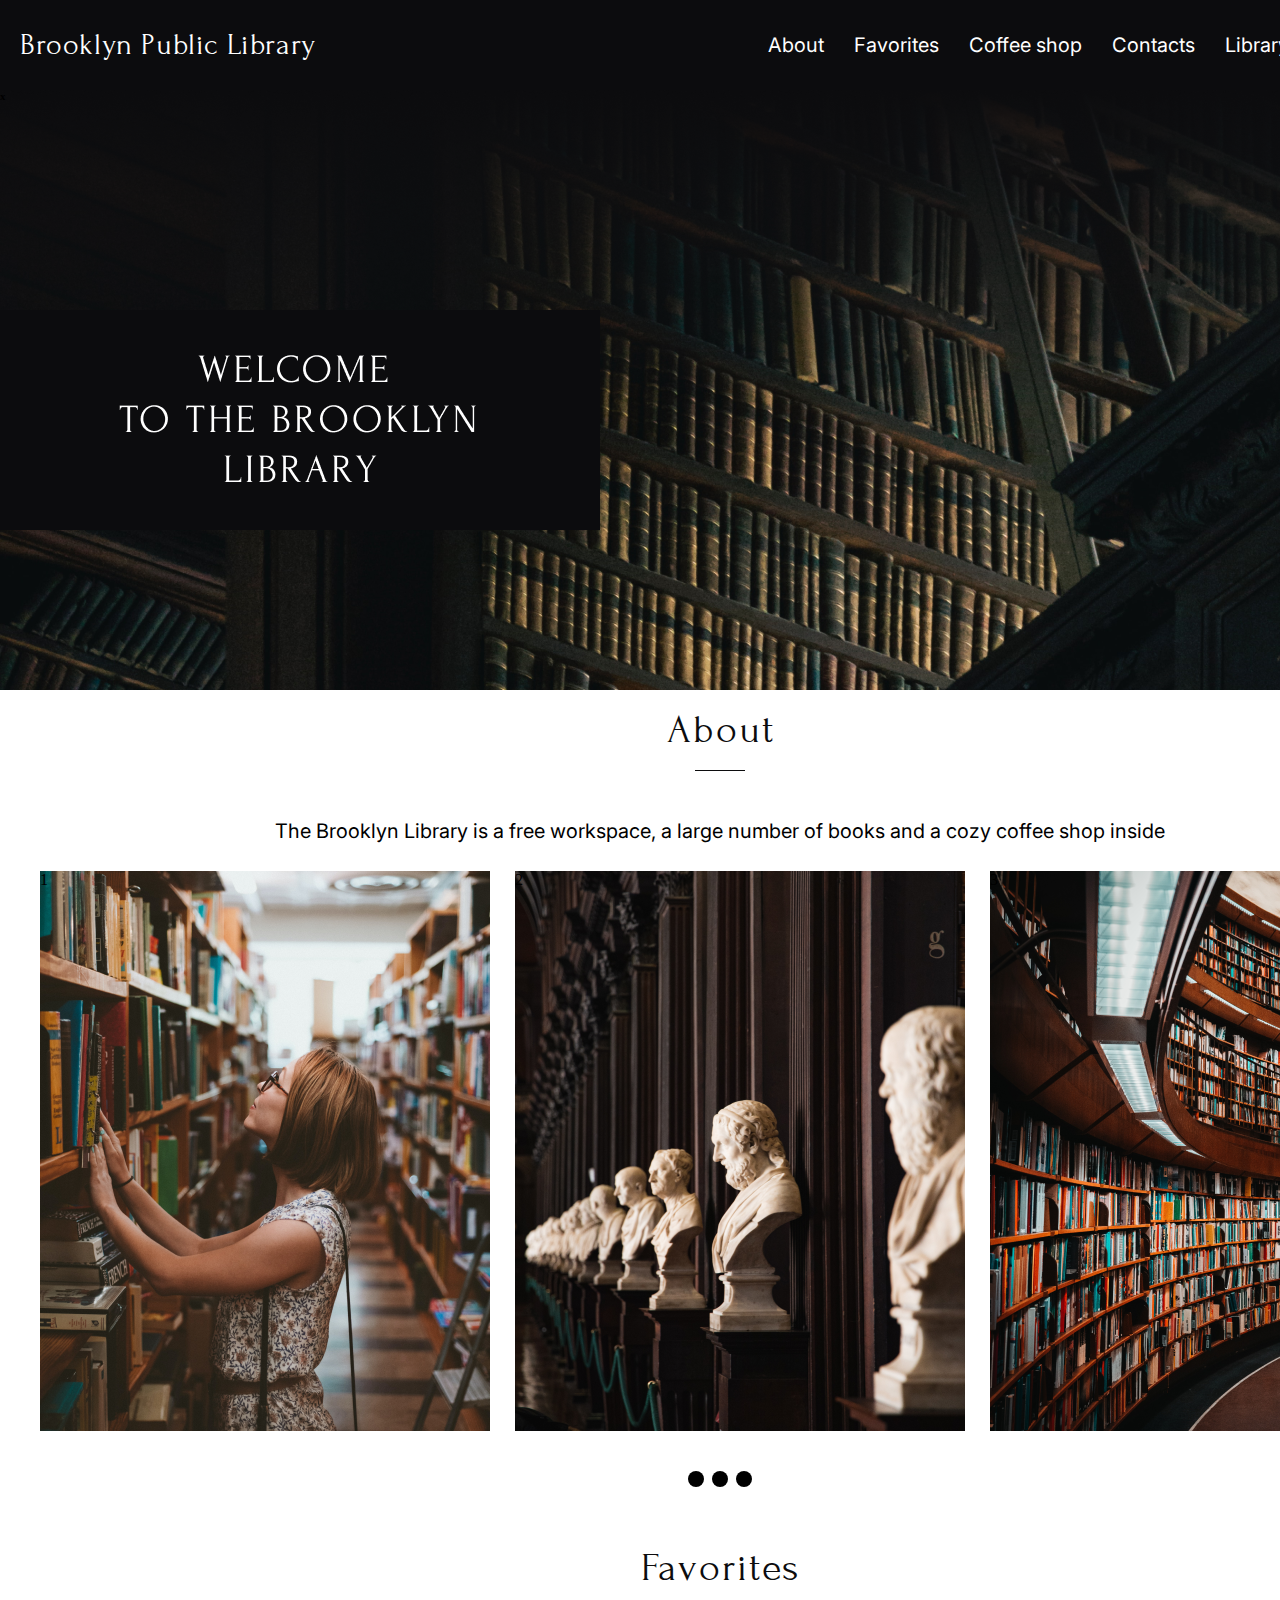
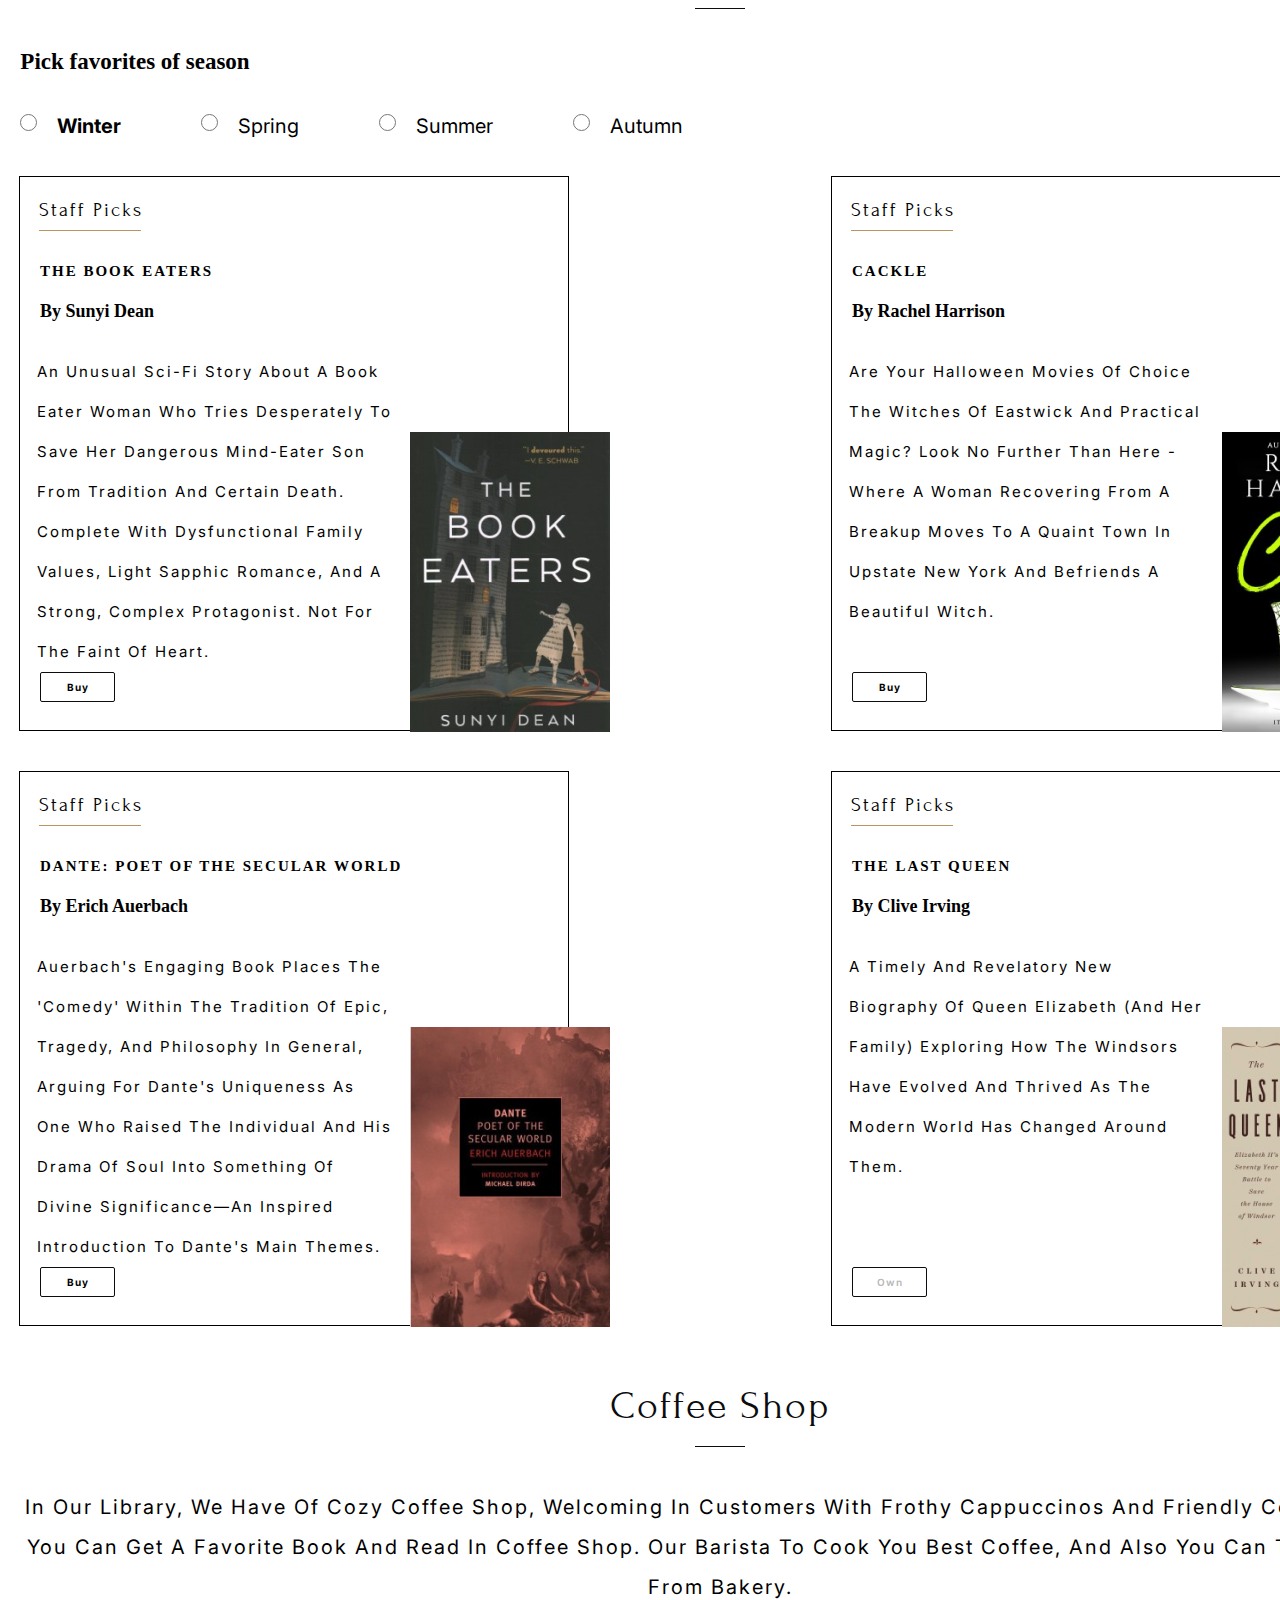
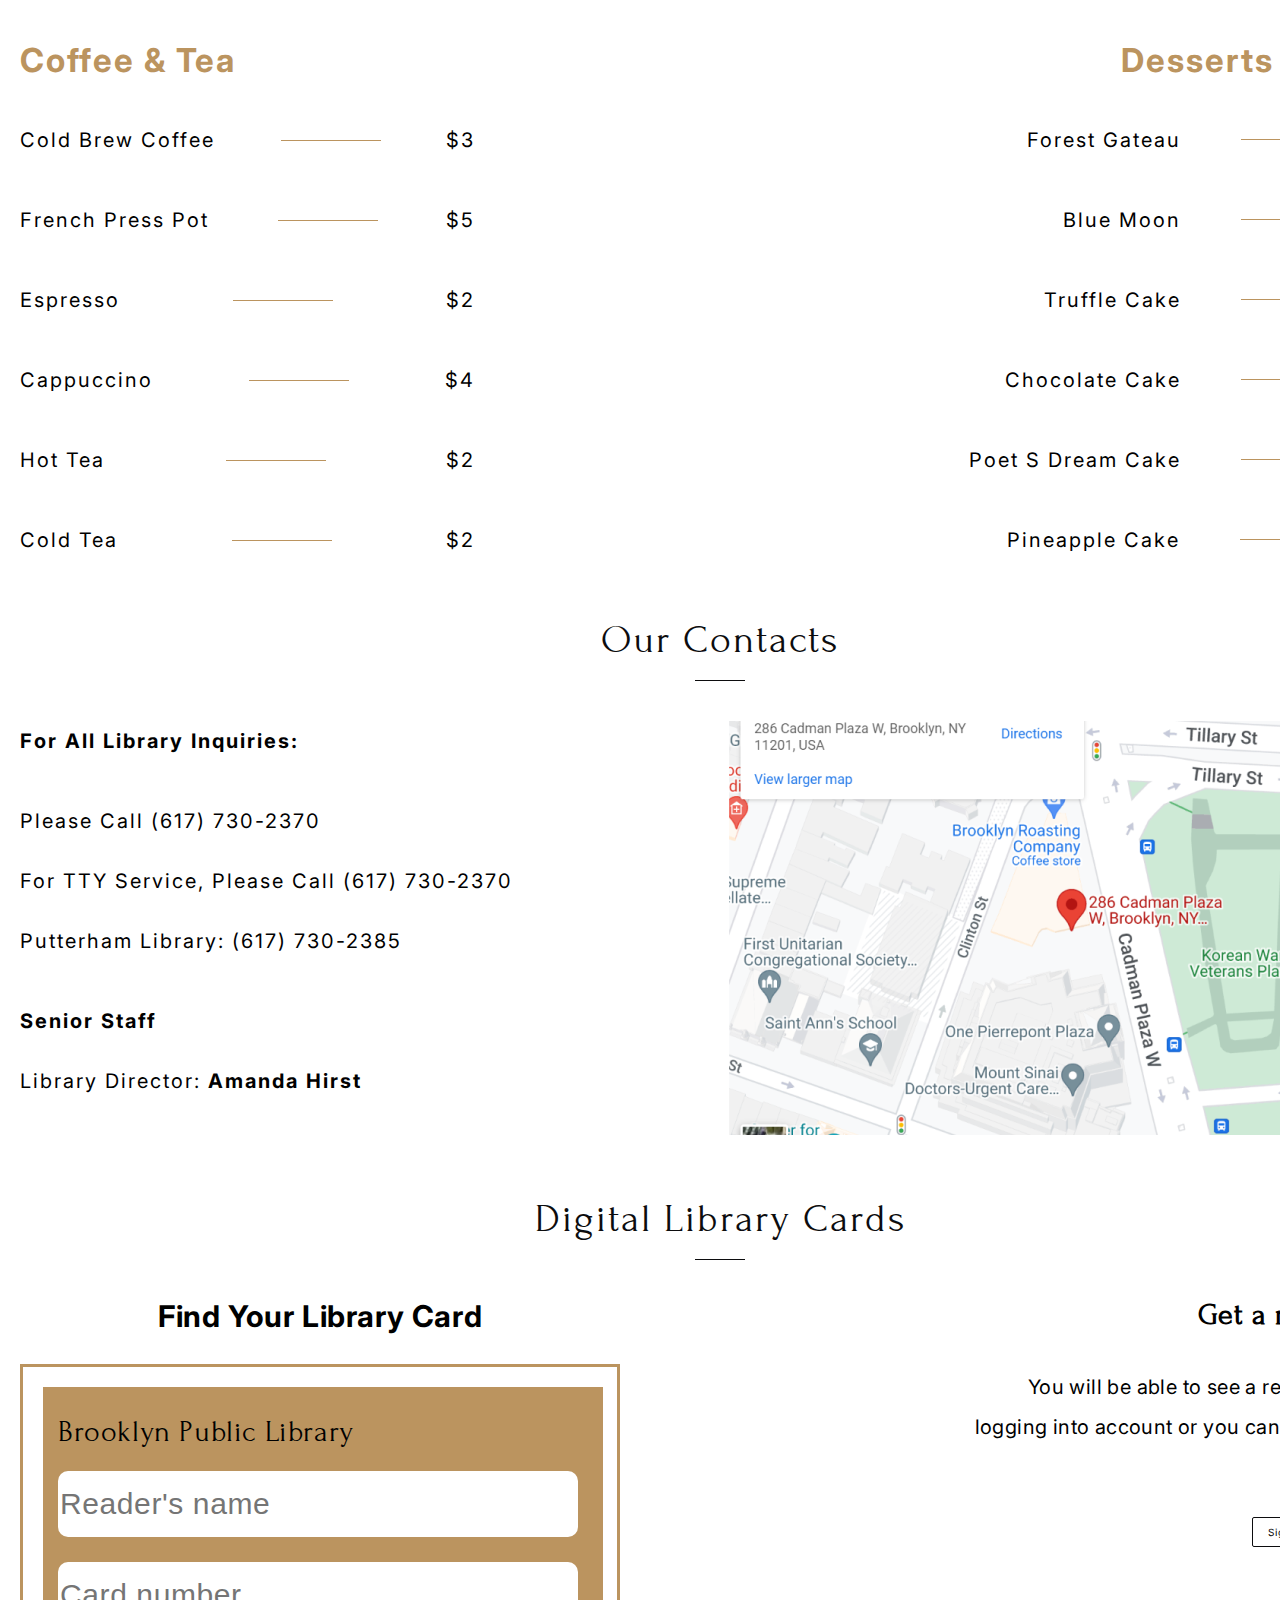
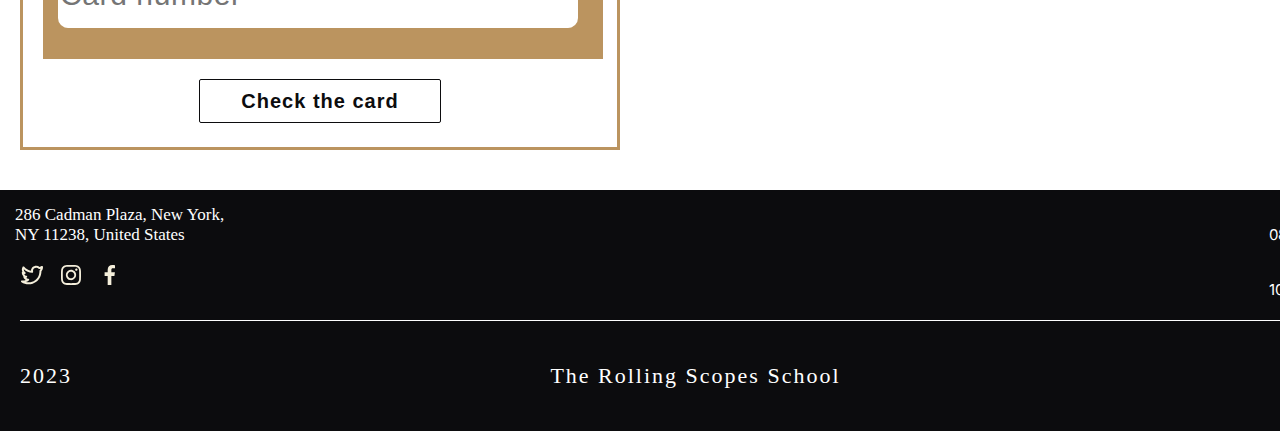
==== commit 75335bb7: "fix: all fix" ====
--- a/library/index.html
+++ b/library/index.html
@@ -54,15 +54,14 @@
                 </div>
                 <button class="arrow next"><img src="./assets/svg/carret-right.svg" alt="arrow"></button>
             </div>
-            <div>
-                <div class="about__pagination">
-                    <span class="dot onedot"></span> 
+            <div class="about__pagination">
+                    <span class="dot onedot active"></span> 
                     <span class="dot twodot"></span> 
-                    <span class="dot treedot" onclick="currentSlide(3)"></span> 
-                    <span class="dotnone" onclick="currentSlide(4)" ></span> 
-                    <span class="dotnone" onclick="currentSlide(5)"></span> 
-                  </div>
-            </div>
+                    <span class="dot treedot"></span> 
+                    <span class="dot fourdot"></span> 
+                    <span class="dot fivedot"></span> 
+            </div>
+            
         </section>
         <section class="favorites" id="favorites"><!--ТЗ:секция№3 favorites.-->
             <h2>Favorites</h2>
@@ -180,7 +179,7 @@
                     <h4>Get a reader card</h4>
                     <div class="digitalrightbttm">
                     <p>You will be able to see a reader card after logging into account or you can register a new account</p>
-                    <button class="bttnsign">Sign Up</button>
+                    <button class="bttnsign ">Sign Up</button>
                     <button class="bttnlog">Log in</button></div>
                 </div>
             </div>
@@ -216,7 +215,9 @@
 
 
 <!--OPEN MODAL LOGIN-->
+
     <div class="modal-login">
+        <div class="modal-login__content">
         <img src="./assets/svg/close-btn.svg" alt="bttn-close" class="bttn-close">
         <h2>LOGIN</h2>
         <label for="">E-mail or readers card</label>
@@ -225,10 +226,12 @@
         <input type="password" id="">
         <button class="open-myprofile">Log In</button>
         <p>Dont have an account?</p>
-        <p>Register</p>  
+        <p>Register</p> 
+    </div> 
     </div>
 <!--OPEN MODAL REGISTER-->
-    <div class="modal-register">
+    <div class="modal-register ">
+        <div class="modal-register__content">
         <img src="./assets/svg/close-btn.svg" alt="bttn-close" class="bttn-close">
         <h2>Register</h2>
         <label for="f-name">First name</label>
@@ -243,8 +246,10 @@
         <p>Already have an account?</p>
         <p>Login</p>
     </div>
+    </div>
 <!--OPEN MODAL MY PROFILE-->
     <div class="modal-my-profile">
+        <div class ="modal-my-profile__content">
         <div class="left-profile">
             <div class="img-ava"></div>
             <p>John Doe</p>
@@ -306,7 +311,7 @@
                 <button>Buy</button>
                 <p>$ 25.00</p>
             </div>
-            </div>
+    </div>
 
 
   
--- a/library/style.css
+++ b/library/style.css
@@ -206,7 +206,7 @@
 .about h2{
     height: 40px; width: 106px;
 }
-.carousel{ border: 2px red solid;
+.carousel{ 
     margin-top: 20px;
     height: 560px; width: 1440px;
     display: flex; flex-direction: row; justify-content: flex-start; align-items: flex-start;
@@ -230,13 +230,19 @@
     cursor: pointer;
     height: 16px; width: 16px;
     margin: 0 2px;
-    background-color: #0C0C0E;
+    background:#000;
     border-radius: 50%;
     display: inline-block;
-}
-.active, .dot:hover {
-    background-color: #BB945F;
-  }
+    transition: background-color 0.6s ease;
+}
+.dot:active,
+.dot:hover{
+    background:#BB945F;
+}
+.fourdot,
+.fivedot{
+    display: none;
+}
 @media screen and (max-width: 768px){
     main .welkome{
         width: 768px; height: 600px; 
@@ -277,11 +283,11 @@
         width: auto;
         margin: 25px 0 0 0;
     }
-    .dotnone{
+    .fourdot,
+    .fivedot{
         cursor: pointer;
         height: 16px; width: 16px;
         margin: 0 2px;
-        background-color: #0C0C0E;
         border-radius: 50%;
         display: inline-block;
     }
@@ -410,7 +416,6 @@
 main .favorites__item{
     display:flex;
     justify-content: center;
-    
 }
 }
 /*Блок с книжками*/
@@ -872,18 +877,34 @@
 .bttn-close{
     position: absolute;
     margin-top: 15px; margin-left: 215px;
+    display:block; 
+    width: 19px; height: 19px;
+    cursor: pointer;
 }
 /*////////////////////////*/
+/*Модалки, оверлей*/
+.modal-login,
+.modal-register,
+.modal-my-profile
+{ 
+    visibility: hidden;
+    display: flex; align-items: center; justify-content: center;
+    width: 100%; height: 100%;
+    position:absolute;
+    top: 0; left: 0;
+    background-color: rgba(0,0,0, 0.5);   
+    overflow: hidden;
+}
 /*Открытие логина*/
-.modal-login{ 
-    visibility: hidden;
-    background: #FFF;
+.modal-login__content{
+    background-color: #FFF;
     display:flex;
     width: 250px; height: 262px;
     flex-direction: column;
     align-items: center; 
     position: absolute;
-    left: 40%; top:40%;
+    left: 50%; top:50%;
+    transform: translate(-50%); 
 }
 .modal-login h2{
     color: #000;
@@ -929,13 +950,12 @@
 }
 /*////////////////////////*/
 /*Открытие регистрации*/
-.modal-register{
-    visibility: hidden;
+.modal-register__content{
     width: 250px; height: 382px;
     background: #FFF;
     display:flex; flex-direction: column;
     position: absolute;
-    left: 50%; top:50%;
+    transform: translate(-50%); 
 }
 .modal-register h2{
     color: #000;
@@ -981,13 +1001,13 @@
 }
 /*////////////////////////*/
 /*MYPROFILE*/
-.modal-my-profile{ 
+.modal-my-profile__content{
     position: absolute;
     left: 50%; top:50%;
-    visibility: hidden;
     width: 600px; height: 400px;
     background: #FFF; 
     display: flex; justify-content: space-around;
+    transform: translate(-50%, -50%); 
 }
 #bttn-close-profile{
     width: 15px;
